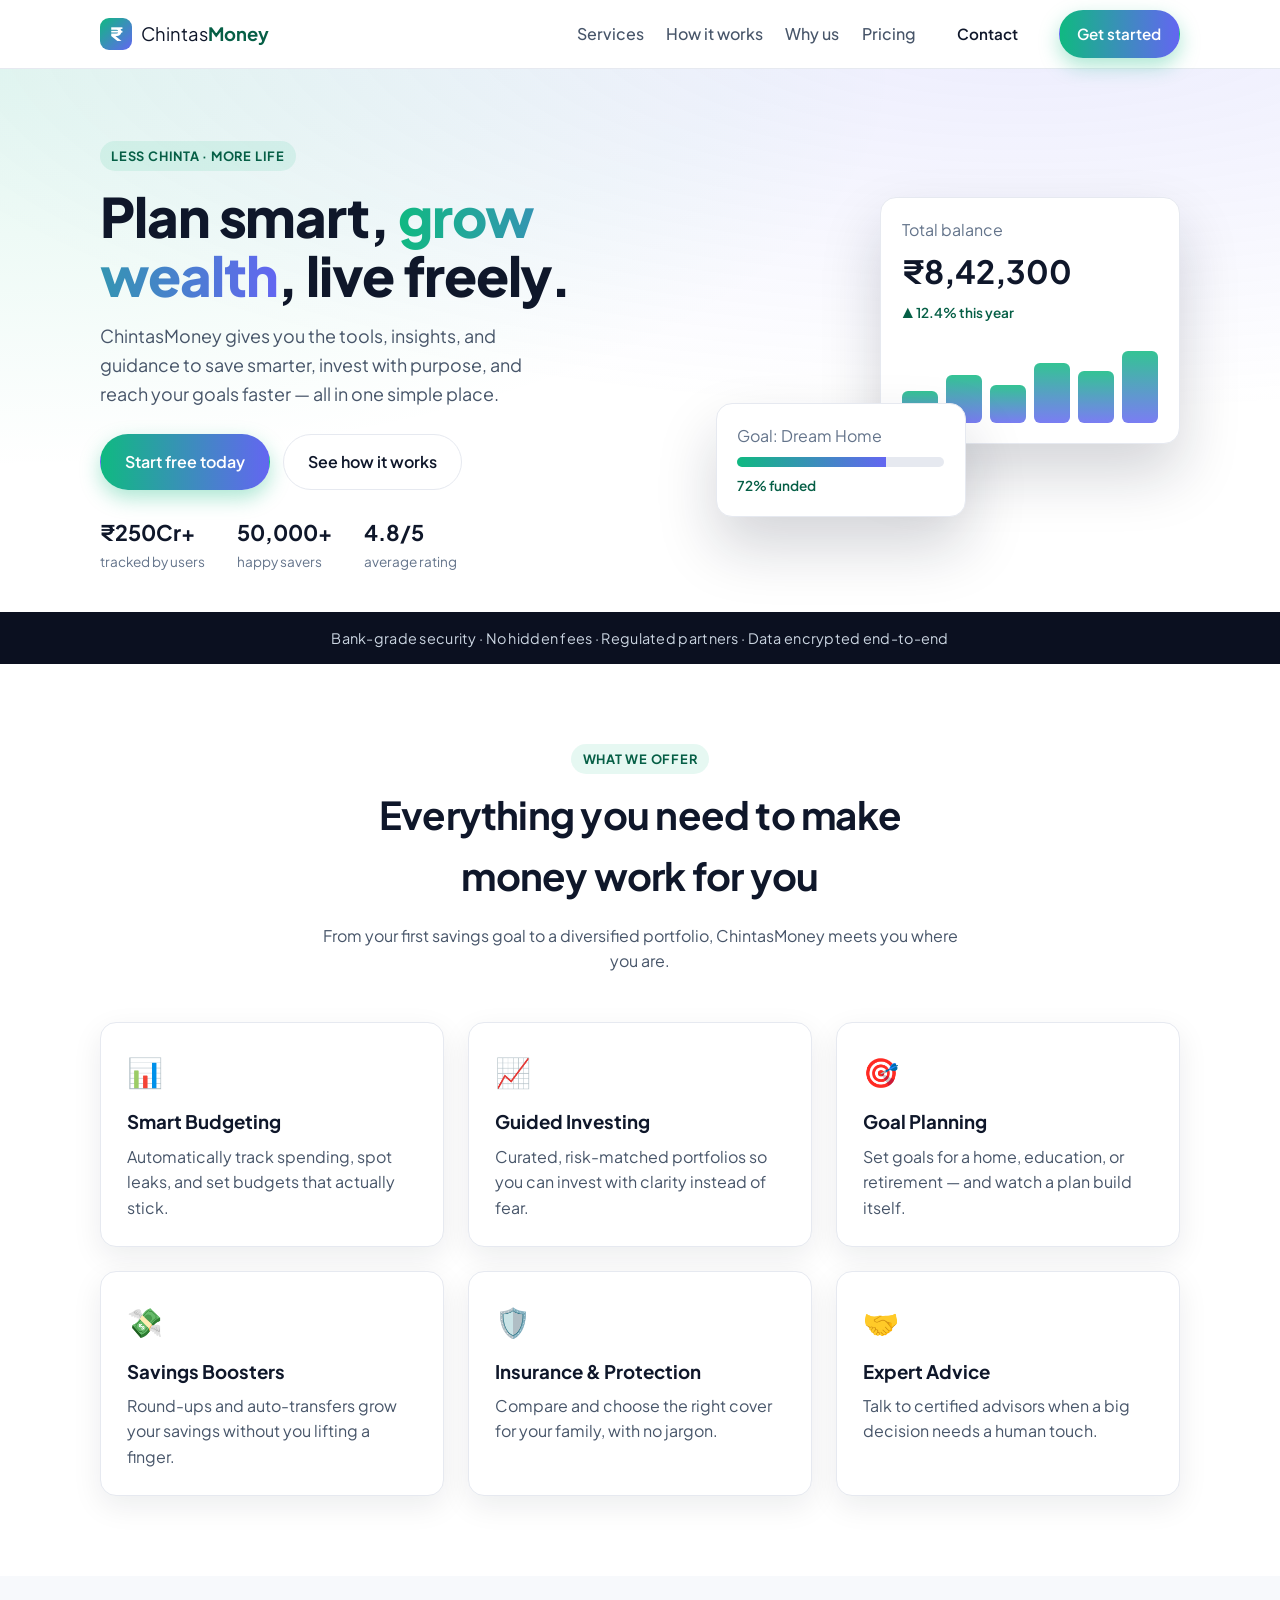
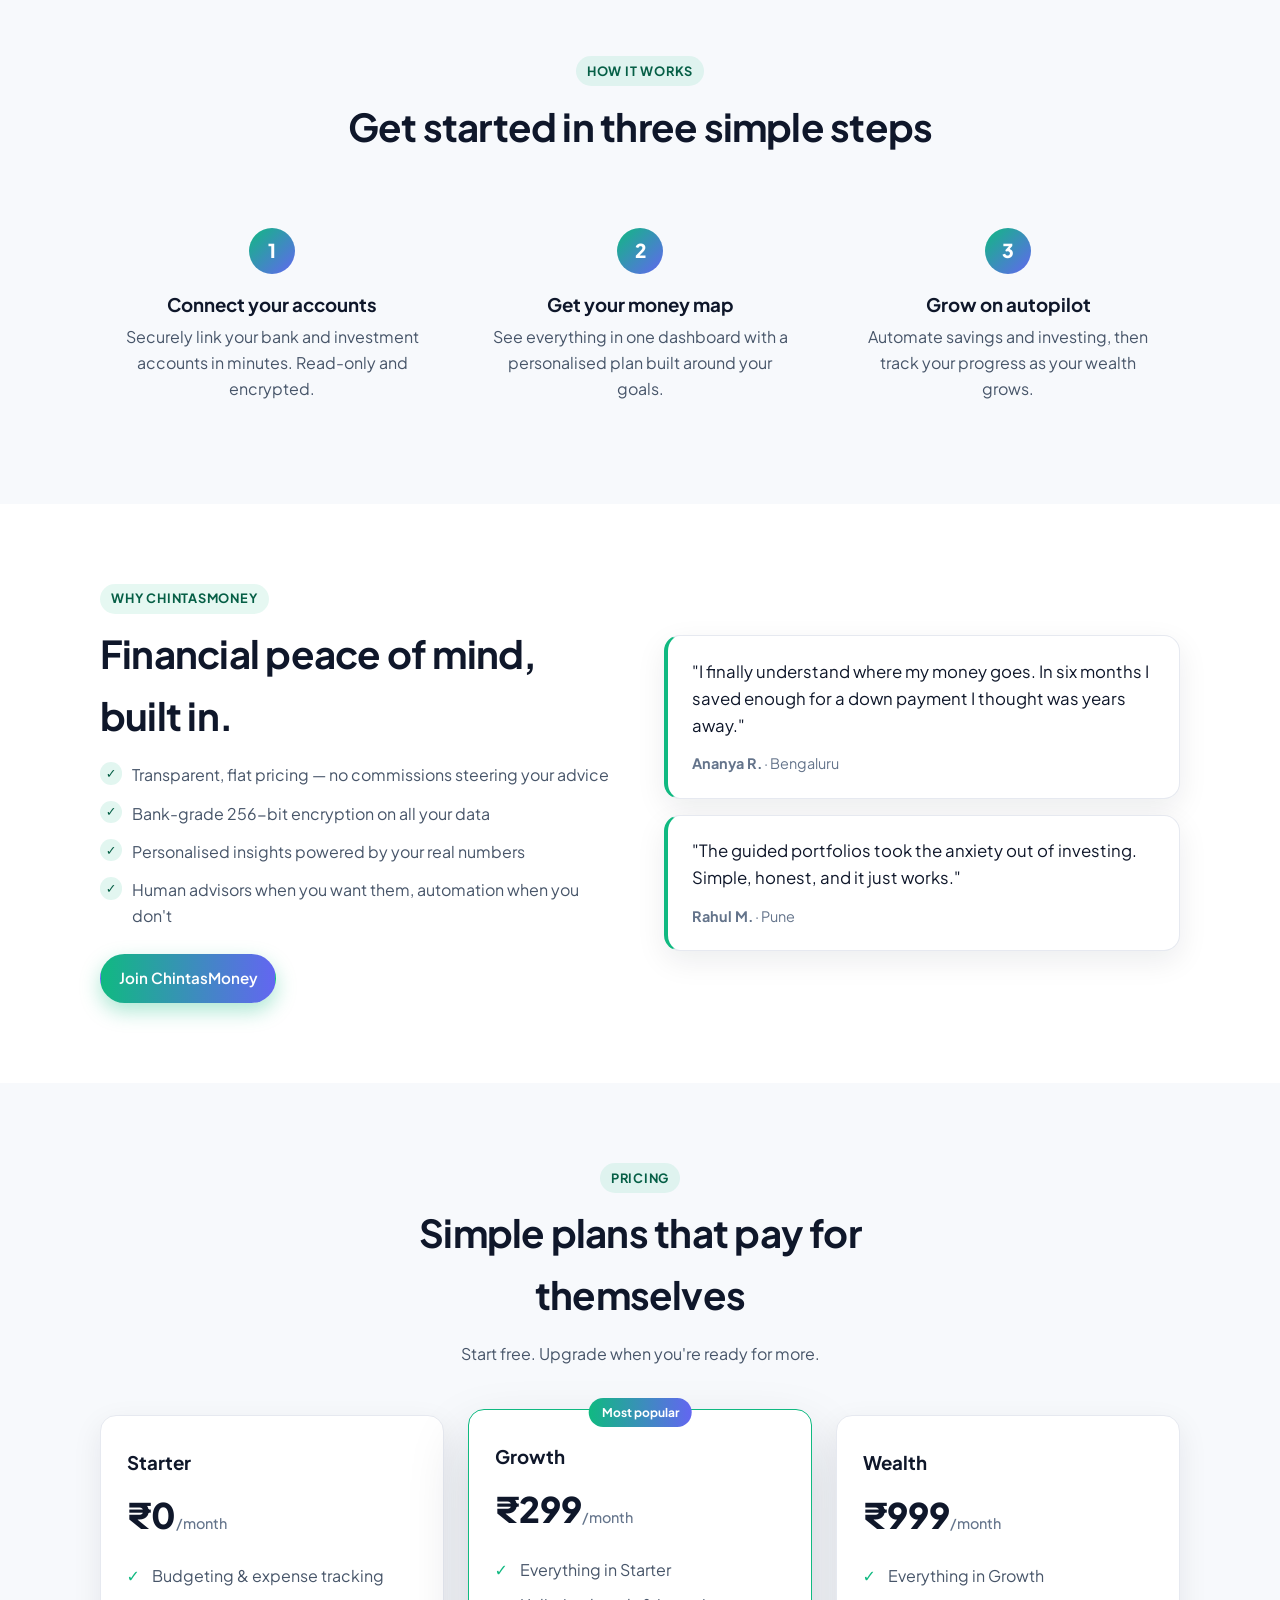
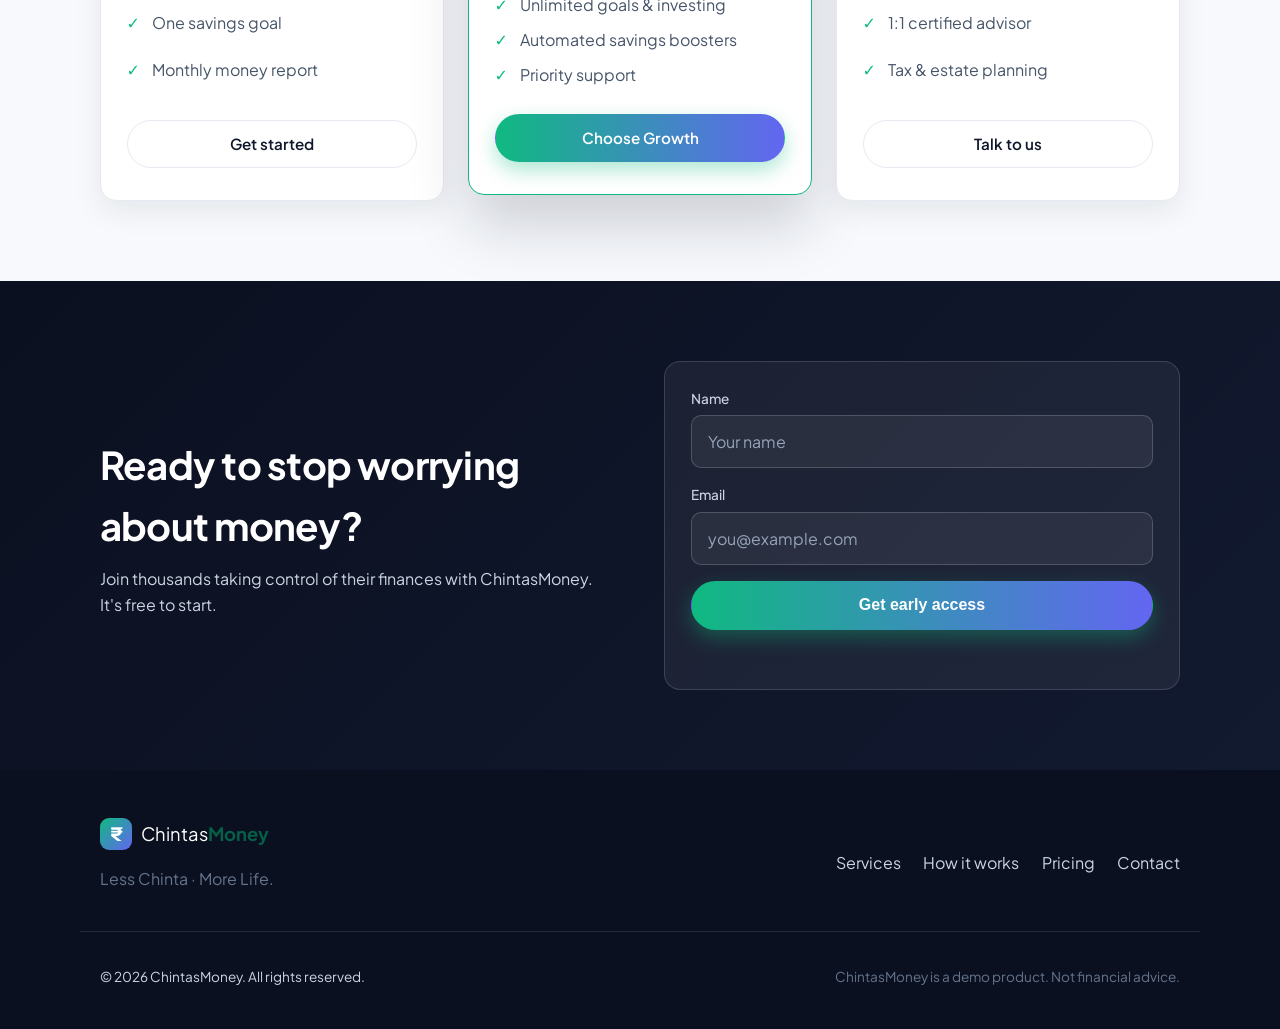
==== index.html @ 51822b07 "Rebrand to ChintasMoney, add logo slot and CNAME for chintasmoney.com Co-Authored-By: Claude Opus 4." ====
<!DOCTYPE html>
<html lang="en">
<head>
  <meta charset="UTF-8" />
  <meta name="viewport" content="width=device-width, initial-scale=1.0" />
  <meta name="description" content="ChintasMoney — Less Chinta, More Life. Smart tools and guidance to plan smart, grow wealth, and live freely." />
  <title>ChintasMoney — Less Chinta, More Life</title>
  <link rel="preconnect" href="https://fonts.googleapis.com" />
  <link rel="preconnect" href="https://fonts.gstatic.com" crossorigin />
  <link href="https://fonts.googleapis.com/css2?family=Plus+Jakarta+Sans:wght@400;500;600;700;800&display=swap" rel="stylesheet" />
  <link rel="stylesheet" href="styles.css" />
</head>
<body>
  <!-- Header -->
  <header class="site-header" id="top">
    <div class="container nav">
      <a href="#top" class="brand" aria-label="ChintasMoney home">
        <img src="assets/logo.png" alt="" class="brand-logo" onerror="this.style.display='none';this.nextElementSibling.style.display='inline-grid';" />
        <span class="brand-mark" style="display:none">₹</span>
        <span class="brand-name">Chintas<strong>Money</strong></span>
      </a>
      <nav class="nav-links" aria-label="Primary">
        <a href="#services">Services</a>
        <a href="#how">How it works</a>
        <a href="#why">Why us</a>
        <a href="#pricing">Pricing</a>
        <a href="#contact" class="btn btn-ghost">Contact</a>
        <a href="#contact" class="btn btn-primary">Get started</a>
      </nav>
      <button class="nav-toggle" aria-label="Toggle menu" aria-expanded="false">
        <span></span><span></span><span></span>
      </button>
    </div>
  </header>

  <!-- Hero -->
  <section class="hero">
    <div class="container hero-grid">
      <div class="hero-copy">
        <span class="eyebrow">Less Chinta · More Life</span>
        <h1>Plan smart, <span class="grad">grow wealth</span>, live freely.</h1>
        <p class="lead">ChintasMoney gives you the tools, insights, and guidance to save smarter, invest with purpose, and reach your goals faster — all in one simple place.</p>
        <div class="hero-cta">
          <a href="#contact" class="btn btn-primary btn-lg">Start free today</a>
          <a href="#how" class="btn btn-outline btn-lg">See how it works</a>
        </div>
        <div class="trust">
          <div class="stat"><strong>₹250Cr+</strong><span>tracked by users</span></div>
          <div class="stat"><strong>50,000+</strong><span>happy savers</span></div>
          <div class="stat"><strong>4.8/5</strong><span>average rating</span></div>
        </div>
      </div>
      <div class="hero-visual">
        <div class="card-float card-balance">
          <span class="muted">Total balance</span>
          <strong>₹8,42,300</strong>
          <span class="up">▲ 12.4% this year</span>
          <div class="bars">
            <span style="height:40%"></span><span style="height:60%"></span>
            <span style="height:48%"></span><span style="height:75%"></span>
            <span style="height:66%"></span><span style="height:90%"></span>
          </div>
        </div>
        <div class="card-float card-goal">
          <span class="muted">Goal: Dream Home</span>
          <div class="progress"><div style="width:72%"></div></div>
          <span class="up">72% funded</span>
        </div>
      </div>
    </div>
  </section>

  <!-- Logos / reassurance -->
  <div class="marquee">
    <div class="container">
      <p>Bank-grade security · No hidden fees · Regulated partners · Data encrypted end-to-end</p>
    </div>
  </div>

  <!-- Services -->
  <section class="section" id="services">
    <div class="container">
      <div class="section-head">
        <span class="eyebrow">What we offer</span>
        <h2>Everything you need to make money work for you</h2>
        <p>From your first savings goal to a diversified portfolio, ChintasMoney meets you where you are.</p>
      </div>
      <div class="grid grid-3">
        <article class="feature">
          <div class="icon">📊</div>
          <h3>Smart Budgeting</h3>
          <p>Automatically track spending, spot leaks, and set budgets that actually stick.</p>
        </article>
        <article class="feature">
          <div class="icon">📈</div>
          <h3>Guided Investing</h3>
          <p>Curated, risk-matched portfolios so you can invest with clarity instead of fear.</p>
        </article>
        <article class="feature">
          <div class="icon">🎯</div>
          <h3>Goal Planning</h3>
          <p>Set goals for a home, education, or retirement — and watch a plan build itself.</p>
        </article>
        <article class="feature">
          <div class="icon">💸</div>
          <h3>Savings Boosters</h3>
          <p>Round-ups and auto-transfers grow your savings without you lifting a finger.</p>
        </article>
        <article class="feature">
          <div class="icon">🛡️</div>
          <h3>Insurance &amp; Protection</h3>
          <p>Compare and choose the right cover for your family, with no jargon.</p>
        </article>
        <article class="feature">
          <div class="icon">🤝</div>
          <h3>Expert Advice</h3>
          <p>Talk to certified advisors when a big decision needs a human touch.</p>
        </article>
      </div>
    </div>
  </section>

  <!-- How it works -->
  <section class="section section-alt" id="how">
    <div class="container">
      <div class="section-head">
        <span class="eyebrow">How it works</span>
        <h2>Get started in three simple steps</h2>
      </div>
      <div class="grid grid-3 steps">
        <article class="step">
          <span class="step-num">1</span>
          <h3>Connect your accounts</h3>
          <p>Securely link your bank and investment accounts in minutes. Read-only and encrypted.</p>
        </article>
        <article class="step">
          <span class="step-num">2</span>
          <h3>Get your money map</h3>
          <p>See everything in one dashboard with a personalised plan built around your goals.</p>
        </article>
        <article class="step">
          <span class="step-num">3</span>
          <h3>Grow on autopilot</h3>
          <p>Automate savings and investing, then track your progress as your wealth grows.</p>
        </article>
      </div>
    </div>
  </section>

  <!-- Why us -->
  <section class="section" id="why">
    <div class="container why-grid">
      <div class="why-copy">
        <span class="eyebrow">Why ChintasMoney</span>
        <h2>Financial peace of mind, built in.</h2>
        <ul class="checks">
          <li>Transparent, flat pricing — no commissions steering your advice</li>
          <li>Bank-grade 256-bit encryption on all your data</li>
          <li>Personalised insights powered by your real numbers</li>
          <li>Human advisors when you want them, automation when you don't</li>
        </ul>
        <a href="#contact" class="btn btn-primary">Join ChintasMoney</a>
      </div>
      <div class="why-visual">
        <blockquote class="quote">
          <p>"I finally understand where my money goes. In six months I saved enough for a down payment I thought was years away."</p>
          <footer><strong>Ananya R.</strong> · Bengaluru</footer>
        </blockquote>
        <blockquote class="quote">
          <p>"The guided portfolios took the anxiety out of investing. Simple, honest, and it just works."</p>
          <footer><strong>Rahul M.</strong> · Pune</footer>
        </blockquote>
      </div>
    </div>
  </section>

  <!-- Pricing -->
  <section class="section section-alt" id="pricing">
    <div class="container">
      <div class="section-head">
        <span class="eyebrow">Pricing</span>
        <h2>Simple plans that pay for themselves</h2>
        <p>Start free. Upgrade when you're ready for more.</p>
      </div>
      <div class="grid grid-3 pricing">
        <article class="plan">
          <h3>Starter</h3>
          <p class="price">₹0<span>/month</span></p>
          <ul>
            <li>Budgeting &amp; expense tracking</li>
            <li>One savings goal</li>
            <li>Monthly money report</li>
          </ul>
          <a href="#contact" class="btn btn-outline">Get started</a>
        </article>
        <article class="plan plan-featured">
          <span class="badge">Most popular</span>
          <h3>Growth</h3>
          <p class="price">₹299<span>/month</span></p>
          <ul>
            <li>Everything in Starter</li>
            <li>Unlimited goals &amp; investing</li>
            <li>Automated savings boosters</li>
            <li>Priority support</li>
          </ul>
          <a href="#contact" class="btn btn-primary">Choose Growth</a>
        </article>
        <article class="plan">
          <h3>Wealth</h3>
          <p class="price">₹999<span>/month</span></p>
          <ul>
            <li>Everything in Growth</li>
            <li>1:1 certified advisor</li>
            <li>Tax &amp; estate planning</li>
          </ul>
          <a href="#contact" class="btn btn-outline">Talk to us</a>
        </article>
      </div>
    </div>
  </section>

  <!-- Contact / CTA -->
  <section class="section cta" id="contact">
    <div class="container cta-grid">
      <div class="cta-copy">
        <h2>Ready to stop worrying about money?</h2>
        <p>Join thousands taking control of their finances with ChintasMoney. It's free to start.</p>
      </div>
      <form class="cta-form" id="signupForm" novalidate>
        <div class="field">
          <label for="name">Name</label>
          <input id="name" name="name" type="text" placeholder="Your name" required />
        </div>
        <div class="field">
          <label for="email">Email</label>
          <input id="email" name="email" type="email" placeholder="you@example.com" required />
        </div>
        <button type="submit" class="btn btn-primary btn-lg">Get early access</button>
        <p class="form-note" id="formNote" role="status"></p>
      </form>
    </div>
  </section>

  <!-- Footer -->
  <footer class="site-footer">
    <div class="container footer-grid">
      <div>
        <a href="#top" class="brand"><span class="brand-mark">₹</span><span class="brand-name">Chintas<strong>Money</strong></span></a>
        <p class="muted">Less Chinta · More Life.</p>
      </div>
      <nav aria-label="Footer">
        <a href="#services">Services</a>
        <a href="#how">How it works</a>
        <a href="#pricing">Pricing</a>
        <a href="#contact">Contact</a>
      </nav>
    </div>
    <div class="container footer-bottom">
      <p>© <span id="year"></span> ChintasMoney. All rights reserved.</p>
      <p class="muted small">ChintasMoney is a demo product. Not financial advice.</p>
    </div>
  </footer>

  <script src="script.js"></script>
</body>
</html>
---- styles.css ----
/* ChintasMoney — styles */
:root {
  --bg: #0b1020;
  --bg-soft: #121a30;
  --surface: #ffffff;
  --ink: #0f172a;
  --ink-soft: #475569;
  --muted: #64748b;
  --brand: #10b981;
  --brand-2: #6366f1;
  --brand-ink: #065f46;
  --line: #e6e9f0;
  --ring: rgba(16, 185, 129, .35);
  --radius: 16px;
  --shadow: 0 10px 30px rgba(15, 23, 42, .08);
  --shadow-lg: 0 30px 60px rgba(15, 23, 42, .18);
  --maxw: 1120px;
}

* { box-sizing: border-box; }
html { scroll-behavior: smooth; }
body {
  margin: 0;
  font-family: "Plus Jakarta Sans", system-ui, -apple-system, Segoe UI, Roboto, sans-serif;
  color: var(--ink);
  background: #fff;
  line-height: 1.6;
  -webkit-font-smoothing: antialiased;
}
img { max-width: 100%; }
a { color: inherit; text-decoration: none; }
.container { width: 100%; max-width: var(--maxw); margin: 0 auto; padding-inline: 20px; }
.muted { color: var(--muted); }
.small { font-size: .85rem; }
.grad {
  background: linear-gradient(90deg, var(--brand), var(--brand-2));
  -webkit-background-clip: text; background-clip: text; color: transparent;
}

/* Buttons */
.btn {
  display: inline-flex; align-items: center; justify-content: center; gap: .5rem;
  padding: .7rem 1.1rem; border-radius: 999px; font-weight: 600; font-size: .95rem;
  border: 1px solid transparent; cursor: pointer; transition: transform .15s ease, box-shadow .15s ease, background .15s ease;
}
.btn:active { transform: translateY(1px); }
.btn-lg { padding: .9rem 1.5rem; font-size: 1rem; }
.btn-primary { background: linear-gradient(90deg, var(--brand), var(--brand-2)); color: #fff; box-shadow: 0 8px 20px var(--ring); }
.btn-primary:hover { box-shadow: 0 12px 28px var(--ring); transform: translateY(-1px); }
.btn-outline { border-color: var(--line); background: #fff; color: var(--ink); }
.btn-outline:hover { border-color: var(--brand); color: var(--brand-ink); }
.btn-ghost { background: transparent; color: var(--ink); }
.btn-ghost:hover { color: var(--brand-ink); }

/* Header */
.site-header {
  position: sticky; top: 0; z-index: 50;
  background: rgba(255,255,255,.85); backdrop-filter: blur(10px);
  border-bottom: 1px solid var(--line);
}
.nav { display: flex; align-items: center; justify-content: space-between; height: 68px; }
.brand { display: inline-flex; align-items: center; gap: .55rem; font-size: 1.15rem; }
.brand-mark {
  display: grid; place-items: center; width: 32px; height: 32px; border-radius: 9px;
  background: linear-gradient(135deg, var(--brand), var(--brand-2)); color: #fff; font-weight: 800;
}
.brand-name strong { color: var(--brand-ink); }
.brand-logo { height: 40px; width: auto; display: block; }
.nav-links { display: flex; align-items: center; gap: 1.4rem; }
.nav-links > a:not(.btn) { color: var(--ink-soft); font-weight: 500; }
.nav-links > a:not(.btn):hover { color: var(--ink); }
.nav-toggle { display: none; flex-direction: column; gap: 5px; background: none; border: 0; cursor: pointer; padding: 8px; }
.nav-toggle span { width: 24px; height: 2px; background: var(--ink); border-radius: 2px; }

/* Hero */
.hero { padding: 72px 0 40px; background:
  radial-gradient(1200px 400px at 80% -10%, rgba(99,102,241,.12), transparent),
  radial-gradient(900px 400px at 0% 0%, rgba(16,185,129,.12), transparent); }
.hero-grid { display: grid; grid-template-columns: 1.1fr .9fr; gap: 48px; align-items: center; }
.eyebrow { display: inline-block; font-weight: 700; font-size: .8rem; letter-spacing: .06em; text-transform: uppercase; color: var(--brand-ink); background: rgba(16,185,129,.1); padding: .3rem .7rem; border-radius: 999px; }
.hero-copy h1 { font-size: clamp(2.1rem, 5vw, 3.4rem); line-height: 1.08; margin: 1rem 0; font-weight: 800; letter-spacing: -.02em; }
.lead { font-size: 1.12rem; color: var(--ink-soft); max-width: 34ch; }
.hero-cta { display: flex; flex-wrap: wrap; gap: .8rem; margin: 1.6rem 0; }
.trust { display: flex; gap: 2rem; margin-top: 1.5rem; flex-wrap: wrap; }
.stat { display: flex; flex-direction: column; }
.stat strong { font-size: 1.35rem; }
.stat span { color: var(--muted); font-size: .85rem; }

/* Hero visual */
.hero-visual { position: relative; min-height: 320px; }
.card-float { position: absolute; background: var(--surface); border: 1px solid var(--line); border-radius: var(--radius); box-shadow: var(--shadow-lg); padding: 1.2rem 1.3rem; }
.card-balance { top: 0; right: 0; width: 300px; display: flex; flex-direction: column; gap: .25rem; }
.card-balance strong { font-size: 2rem; }
.up { color: var(--brand-ink); font-weight: 600; font-size: .85rem; }
.bars { display: flex; align-items: flex-end; gap: 8px; height: 80px; margin-top: 1rem; }
.bars span { flex: 1; background: linear-gradient(180deg, var(--brand), var(--brand-2)); border-radius: 6px; opacity: .85; }
.card-goal { bottom: 0; left: 0; width: 250px; display: flex; flex-direction: column; gap: .5rem; }
.progress { height: 10px; background: var(--line); border-radius: 999px; overflow: hidden; }
.progress > div { height: 100%; background: linear-gradient(90deg, var(--brand), var(--brand-2)); }

/* Marquee strip */
.marquee { background: var(--bg); color: #cbd5e1; padding: .9rem 0; }
.marquee p { margin: 0; text-align: center; font-size: .9rem; letter-spacing: .02em; }

/* Sections */
.section { padding: 80px 0; }
.section-alt { background: #f7f9fc; }
.section-head { max-width: 640px; margin: 0 auto 48px; text-align: center; }
.section-head h2 { font-size: clamp(1.6rem, 3.5vw, 2.4rem); margin: .6rem 0; letter-spacing: -.02em; }
.section-head p { color: var(--ink-soft); }

.grid { display: grid; gap: 24px; }
.grid-3 { grid-template-columns: repeat(3, 1fr); }

/* Features */
.feature { background: #fff; border: 1px solid var(--line); border-radius: var(--radius); padding: 1.6rem; box-shadow: var(--shadow); transition: transform .15s ease, box-shadow .15s ease; }
.feature:hover { transform: translateY(-4px); box-shadow: var(--shadow-lg); }
.feature .icon { font-size: 1.8rem; }
.feature h3 { margin: .8rem 0 .4rem; }
.feature p { color: var(--ink-soft); margin: 0; }

/* Steps */
.step { text-align: center; padding: 1.4rem; }
.step-num { display: grid; place-items: center; width: 46px; height: 46px; margin: 0 auto 1rem; border-radius: 50%; background: linear-gradient(135deg, var(--brand), var(--brand-2)); color: #fff; font-weight: 800; font-size: 1.2rem; }
.step h3 { margin: .3rem 0; }
.step p { color: var(--ink-soft); margin: 0; }

/* Why */
.why-grid { display: grid; grid-template-columns: 1fr 1fr; gap: 48px; align-items: center; }
.why-copy h2 { font-size: clamp(1.6rem, 3.5vw, 2.4rem); margin: .6rem 0 1rem; letter-spacing: -.02em; }
.checks { list-style: none; padding: 0; margin: 0 0 1.6rem; display: grid; gap: .8rem; }
.checks li { position: relative; padding-left: 2rem; color: var(--ink-soft); }
.checks li::before { content: "✓"; position: absolute; left: 0; top: 0; width: 1.4rem; height: 1.4rem; display: grid; place-items: center; background: rgba(16,185,129,.12); color: var(--brand-ink); border-radius: 50%; font-weight: 700; font-size: .8rem; }
.why-visual { display: grid; gap: 1rem; }
.quote { margin: 0; background: #fff; border: 1px solid var(--line); border-left: 4px solid var(--brand); border-radius: var(--radius); padding: 1.4rem 1.5rem; box-shadow: var(--shadow); }
.quote p { margin: 0 0 .8rem; font-size: 1.05rem; }
.quote footer { color: var(--muted); font-size: .9rem; }

/* Pricing */
.plan { position: relative; background: #fff; border: 1px solid var(--line); border-radius: var(--radius); padding: 2rem 1.6rem; box-shadow: var(--shadow); display: flex; flex-direction: column; }
.plan h3 { margin: 0; }
.price { font-size: 2.2rem; font-weight: 800; margin: .6rem 0 1.2rem; }
.price span { font-size: .9rem; font-weight: 500; color: var(--muted); }
.plan ul { list-style: none; padding: 0; margin: 0 0 1.6rem; display: grid; gap: .6rem; flex: 1; }
.plan ul li { padding-left: 1.6rem; position: relative; color: var(--ink-soft); }
.plan ul li::before { content: "✓"; position: absolute; left: 0; color: var(--brand); font-weight: 700; }
.plan-featured { border-color: var(--brand); box-shadow: var(--shadow-lg); transform: translateY(-6px); }
.badge { position: absolute; top: -12px; left: 50%; transform: translateX(-50%); background: linear-gradient(90deg, var(--brand), var(--brand-2)); color: #fff; font-size: .75rem; font-weight: 700; padding: .3rem .8rem; border-radius: 999px; }

/* CTA */
.cta { background: linear-gradient(135deg, var(--bg), var(--bg-soft)); color: #fff; }
.cta-grid { display: grid; grid-template-columns: 1fr 1fr; gap: 48px; align-items: center; }
.cta-copy h2 { font-size: clamp(1.6rem, 3.5vw, 2.4rem); margin: 0 0 .6rem; letter-spacing: -.02em; }
.cta-copy p { color: #cbd5e1; margin: 0; }
.cta-form { background: rgba(255,255,255,.06); border: 1px solid rgba(255,255,255,.14); border-radius: var(--radius); padding: 1.6rem; display: grid; gap: 1rem; }
.field { display: grid; gap: .35rem; }
.field label { font-size: .85rem; color: #cbd5e1; font-weight: 500; }
.field input { padding: .8rem 1rem; border-radius: 10px; border: 1px solid rgba(255,255,255,.18); background: rgba(255,255,255,.06); color: #fff; font: inherit; }
.field input::placeholder { color: #94a3b8; }
.field input:focus { outline: 2px solid var(--brand); border-color: transparent; }
.form-note { margin: 0; font-size: .9rem; min-height: 1.2em; }
.form-note.ok { color: #6ee7b7; }
.form-note.err { color: #fca5a5; }

/* Footer */
.site-footer { background: #0b1020; color: #cbd5e1; padding: 48px 0 28px; }
.footer-grid { display: flex; justify-content: space-between; align-items: center; gap: 24px; flex-wrap: wrap; padding-bottom: 24px; border-bottom: 1px solid rgba(255,255,255,.1); }
.footer-grid .brand { color: #fff; }
.footer-grid nav { display: flex; gap: 1.4rem; flex-wrap: wrap; }
.footer-grid nav a { color: #cbd5e1; }
.footer-grid nav a:hover { color: #fff; }
.footer-bottom { display: flex; justify-content: space-between; gap: 12px; flex-wrap: wrap; padding-top: 20px; font-size: .85rem; }

/* Responsive */
@media (max-width: 860px) {
  .nav-links { position: fixed; inset: 68px 0 auto 0; flex-direction: column; align-items: stretch; gap: .4rem; background: #fff; border-bottom: 1px solid var(--line); padding: 1rem 20px 1.4rem; transform: translateY(-120%); transition: transform .25s ease; box-shadow: var(--shadow); }
  .nav-links.open { transform: translateY(0); }
  .nav-links > a { padding: .6rem 0; }
  .nav-links .btn { width: 100%; }
  .nav-toggle { display: flex; }
  .hero-grid, .why-grid, .cta-grid { grid-template-columns: 1fr; }
  .hero-visual { min-height: 380px; margin-top: 1rem; }
  .grid-3 { grid-template-columns: 1fr; }
  .plan-featured { transform: none; }
}
@media (max-width: 480px) {
  .card-balance { width: 260px; }
  .trust { gap: 1.2rem; }
}
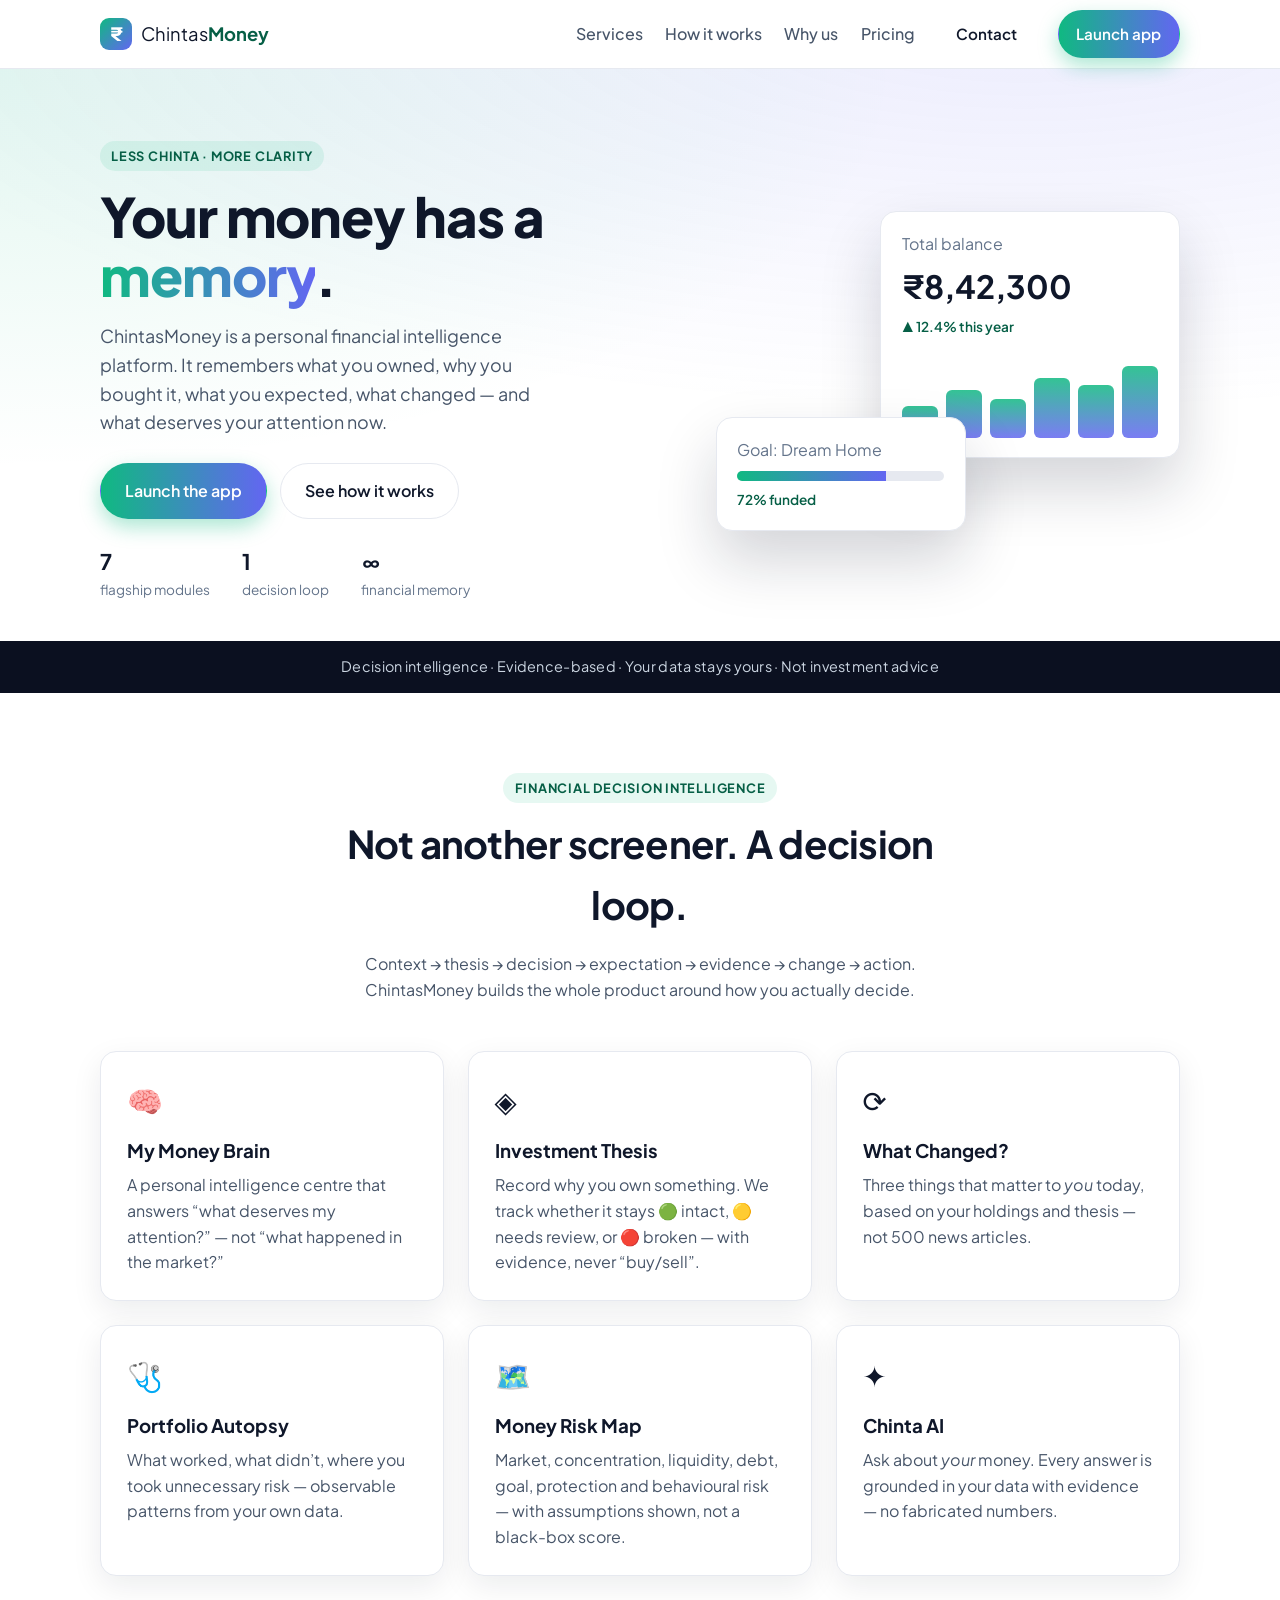
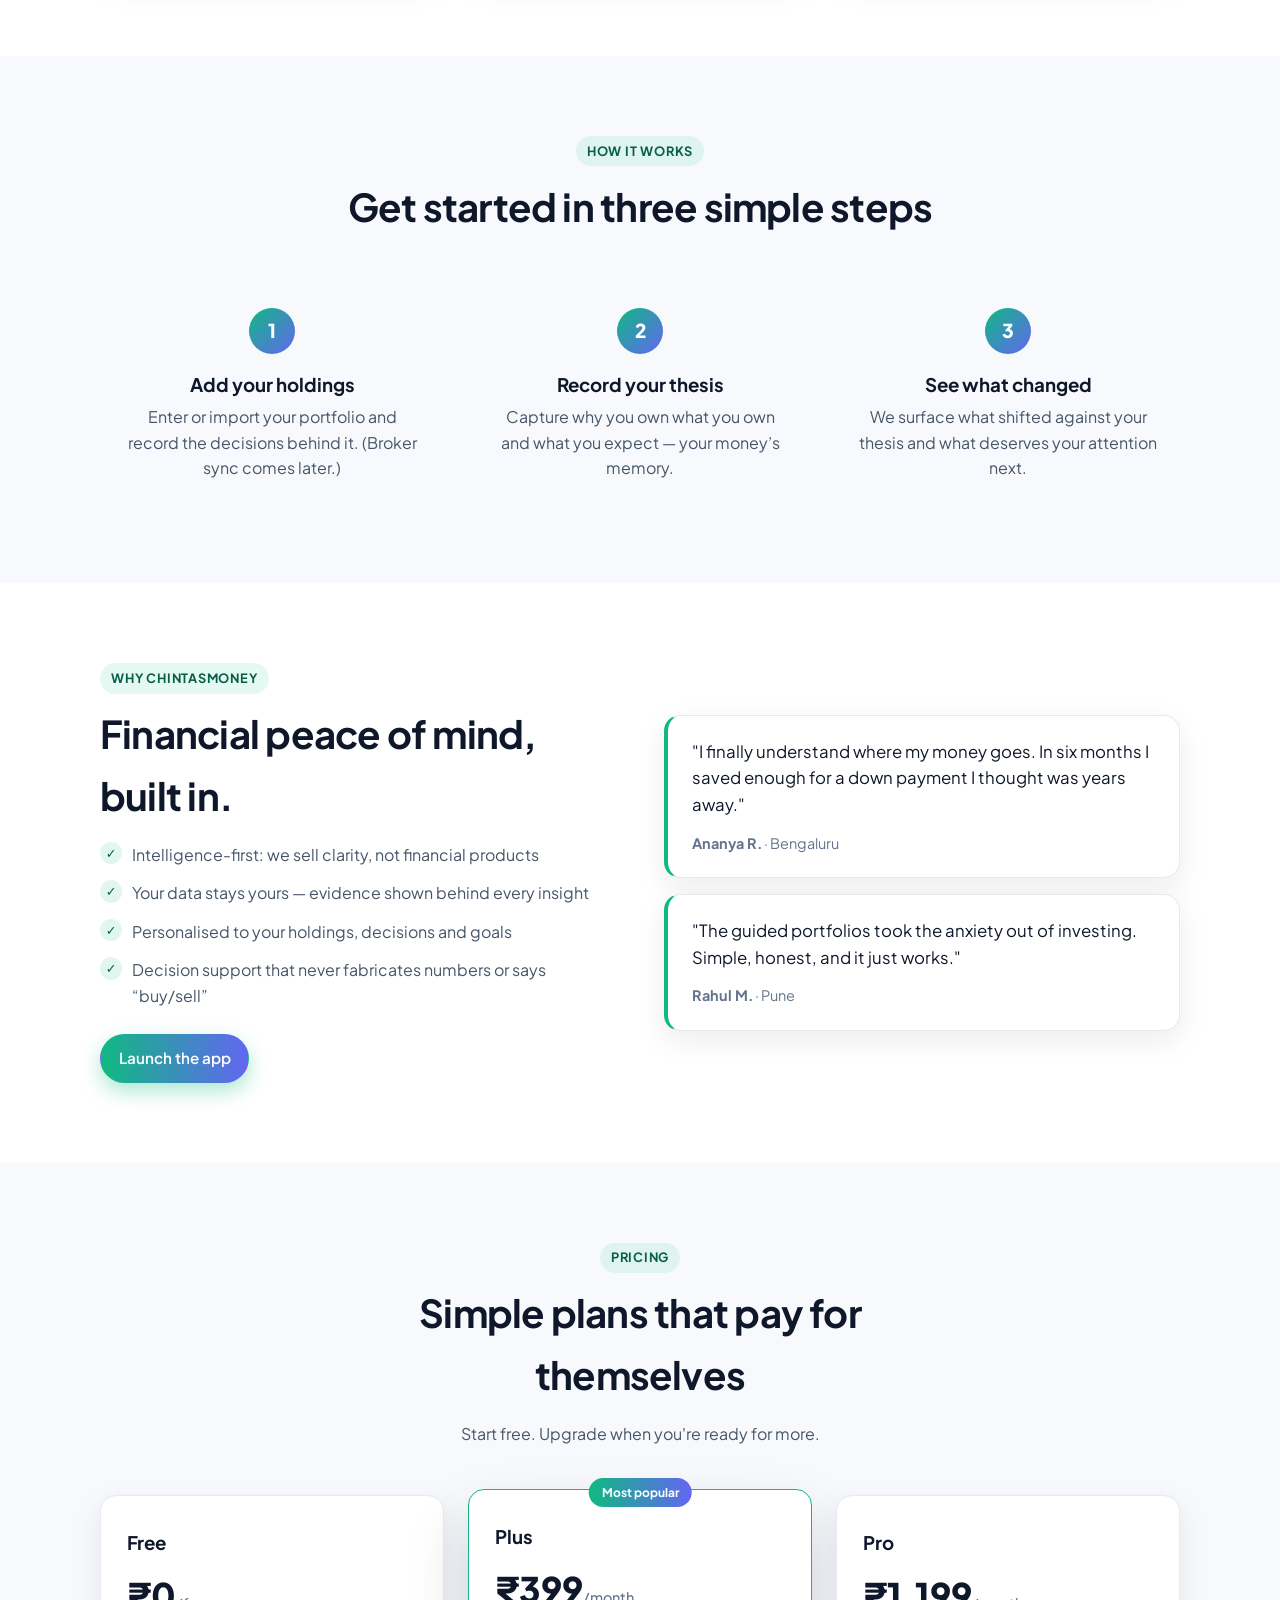
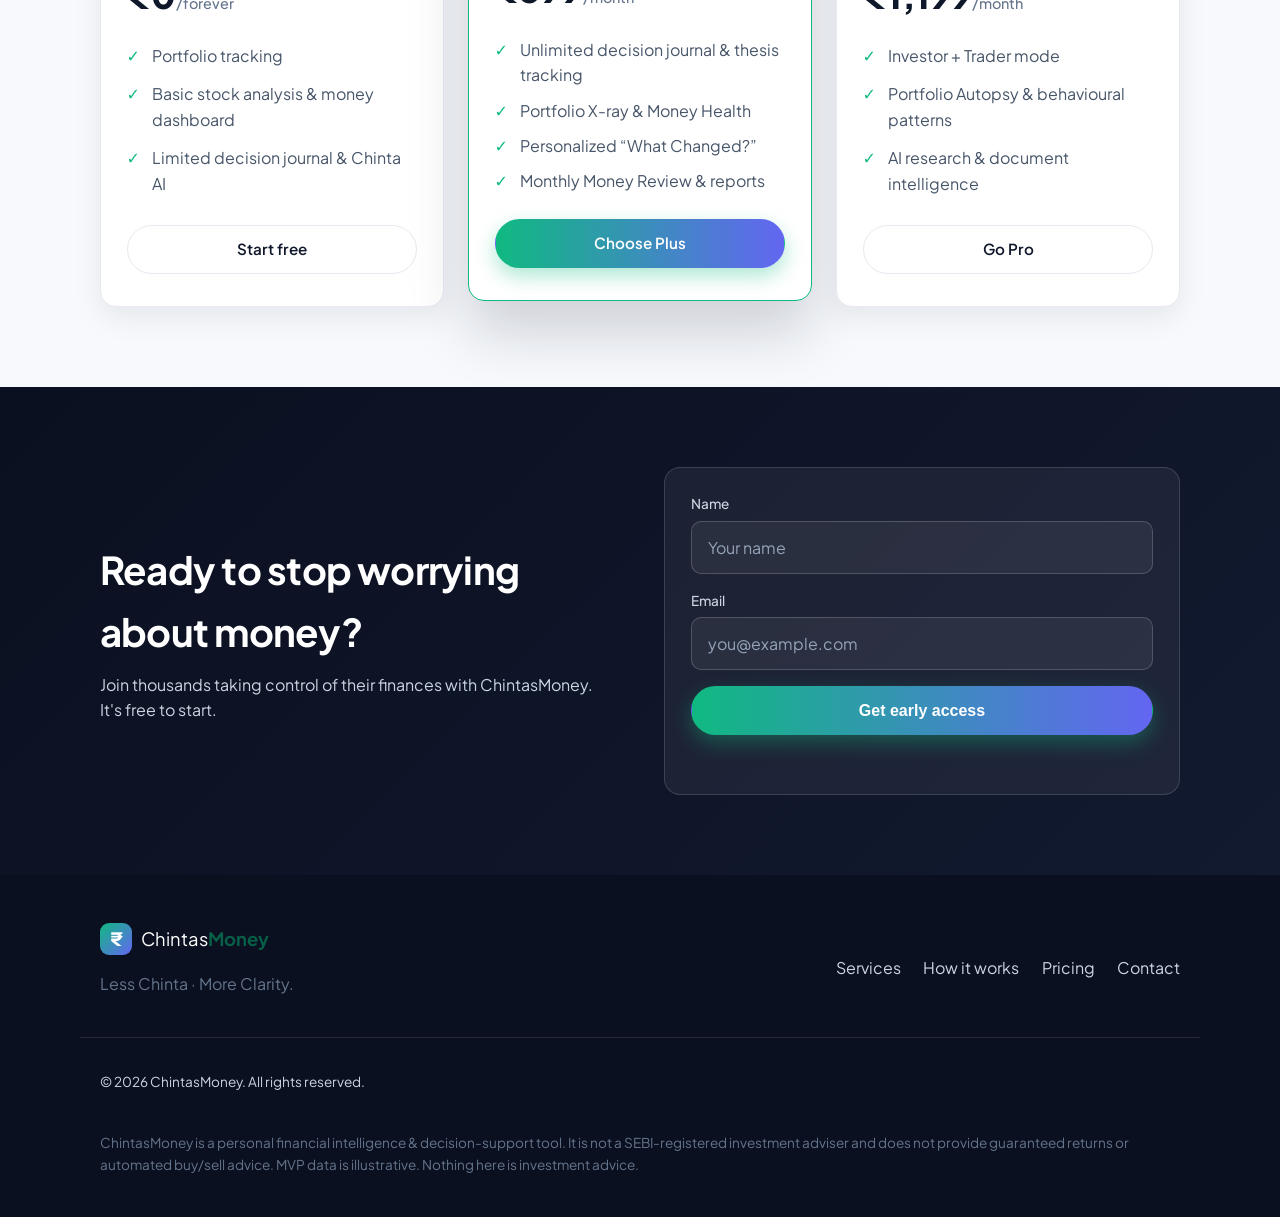
==== commit daec8b52: "Build ChintasMoney MVP: financial-intelligence app + repositioned landing - New client-side SPA (app" ====
--- a/index.html
+++ b/index.html
@@ -3,8 +3,8 @@
 <head>
   <meta charset="UTF-8" />
   <meta name="viewport" content="width=device-width, initial-scale=1.0" />
-  <meta name="description" content="ChintasMoney — Less Chinta, More Life. Smart tools and guidance to plan smart, grow wealth, and live freely." />
-  <title>ChintasMoney — Less Chinta, More Life</title>
+  <meta name="description" content="ChintasMoney — a personal financial intelligence platform. Less Chinta. More Clarity. Your money has a memory." />
+  <title>ChintasMoney — Your money has a memory</title>
   <link rel="preconnect" href="https://fonts.googleapis.com" />
   <link rel="preconnect" href="https://fonts.gstatic.com" crossorigin />
   <link href="https://fonts.googleapis.com/css2?family=Plus+Jakarta+Sans:wght@400;500;600;700;800&display=swap" rel="stylesheet" />
@@ -25,7 +25,7 @@
         <a href="#why">Why us</a>
         <a href="#pricing">Pricing</a>
         <a href="#contact" class="btn btn-ghost">Contact</a>
-        <a href="#contact" class="btn btn-primary">Get started</a>
+        <a href="app/index.html" class="btn btn-primary">Launch app</a>
       </nav>
       <button class="nav-toggle" aria-label="Toggle menu" aria-expanded="false">
         <span></span><span></span><span></span>
@@ -37,17 +37,17 @@
   <section class="hero">
     <div class="container hero-grid">
       <div class="hero-copy">
-        <span class="eyebrow">Less Chinta · More Life</span>
-        <h1>Plan smart, <span class="grad">grow wealth</span>, live freely.</h1>
-        <p class="lead">ChintasMoney gives you the tools, insights, and guidance to save smarter, invest with purpose, and reach your goals faster — all in one simple place.</p>
+        <span class="eyebrow">Less Chinta · More Clarity</span>
+        <h1>Your money has a <span class="grad">memory</span>.</h1>
+        <p class="lead">ChintasMoney is a personal financial intelligence platform. It remembers what you owned, why you bought it, what you expected, what changed — and what deserves your attention now.</p>
         <div class="hero-cta">
-          <a href="#contact" class="btn btn-primary btn-lg">Start free today</a>
+          <a href="app/index.html" class="btn btn-primary btn-lg">Launch the app</a>
           <a href="#how" class="btn btn-outline btn-lg">See how it works</a>
         </div>
         <div class="trust">
-          <div class="stat"><strong>₹250Cr+</strong><span>tracked by users</span></div>
-          <div class="stat"><strong>50,000+</strong><span>happy savers</span></div>
-          <div class="stat"><strong>4.8/5</strong><span>average rating</span></div>
+          <div class="stat"><strong>7</strong><span>flagship modules</span></div>
+          <div class="stat"><strong>1</strong><span>decision loop</span></div>
+          <div class="stat"><strong>∞</strong><span>financial memory</span></div>
         </div>
       </div>
       <div class="hero-visual">
@@ -73,7 +73,7 @@
   <!-- Logos / reassurance -->
   <div class="marquee">
     <div class="container">
-      <p>Bank-grade security · No hidden fees · Regulated partners · Data encrypted end-to-end</p>
+      <p>Decision intelligence · Evidence-based · Your data stays yours · Not investment advice</p>
     </div>
   </div>
 
@@ -81,40 +81,40 @@
   <section class="section" id="services">
     <div class="container">
       <div class="section-head">
-        <span class="eyebrow">What we offer</span>
-        <h2>Everything you need to make money work for you</h2>
-        <p>From your first savings goal to a diversified portfolio, ChintasMoney meets you where you are.</p>
+        <span class="eyebrow">Financial decision intelligence</span>
+        <h2>Not another screener. A decision loop.</h2>
+        <p>Context → thesis → decision → expectation → evidence → change → action. ChintasMoney builds the whole product around how you actually decide.</p>
       </div>
       <div class="grid grid-3">
         <article class="feature">
-          <div class="icon">📊</div>
-          <h3>Smart Budgeting</h3>
-          <p>Automatically track spending, spot leaks, and set budgets that actually stick.</p>
-        </article>
-        <article class="feature">
-          <div class="icon">📈</div>
-          <h3>Guided Investing</h3>
-          <p>Curated, risk-matched portfolios so you can invest with clarity instead of fear.</p>
-        </article>
-        <article class="feature">
-          <div class="icon">🎯</div>
-          <h3>Goal Planning</h3>
-          <p>Set goals for a home, education, or retirement — and watch a plan build itself.</p>
-        </article>
-        <article class="feature">
-          <div class="icon">💸</div>
-          <h3>Savings Boosters</h3>
-          <p>Round-ups and auto-transfers grow your savings without you lifting a finger.</p>
-        </article>
-        <article class="feature">
-          <div class="icon">🛡️</div>
-          <h3>Insurance &amp; Protection</h3>
-          <p>Compare and choose the right cover for your family, with no jargon.</p>
-        </article>
-        <article class="feature">
-          <div class="icon">🤝</div>
-          <h3>Expert Advice</h3>
-          <p>Talk to certified advisors when a big decision needs a human touch.</p>
+          <div class="icon">🧠</div>
+          <h3>My Money Brain</h3>
+          <p>A personal intelligence centre that answers “what deserves my attention?” — not “what happened in the market?”</p>
+        </article>
+        <article class="feature">
+          <div class="icon">◈</div>
+          <h3>Investment Thesis</h3>
+          <p>Record why you own something. We track whether it stays 🟢 intact, 🟡 needs review, or 🔴 broken — with evidence, never “buy/sell”.</p>
+        </article>
+        <article class="feature">
+          <div class="icon">⟳</div>
+          <h3>What Changed?</h3>
+          <p>Three things that matter to <em>you</em> today, based on your holdings and thesis — not 500 news articles.</p>
+        </article>
+        <article class="feature">
+          <div class="icon">🩺</div>
+          <h3>Portfolio Autopsy</h3>
+          <p>What worked, what didn’t, where you took unnecessary risk — observable patterns from your own data.</p>
+        </article>
+        <article class="feature">
+          <div class="icon">🗺️</div>
+          <h3>Money Risk Map</h3>
+          <p>Market, concentration, liquidity, debt, goal, protection and behavioural risk — with assumptions shown, not a black-box score.</p>
+        </article>
+        <article class="feature">
+          <div class="icon">✦</div>
+          <h3>Chinta AI</h3>
+          <p>Ask about <em>your</em> money. Every answer is grounded in your data with evidence — no fabricated numbers.</p>
         </article>
       </div>
     </div>
@@ -130,18 +130,18 @@
       <div class="grid grid-3 steps">
         <article class="step">
           <span class="step-num">1</span>
-          <h3>Connect your accounts</h3>
-          <p>Securely link your bank and investment accounts in minutes. Read-only and encrypted.</p>
+          <h3>Add your holdings</h3>
+          <p>Enter or import your portfolio and record the decisions behind it. (Broker sync comes later.)</p>
         </article>
         <article class="step">
           <span class="step-num">2</span>
-          <h3>Get your money map</h3>
-          <p>See everything in one dashboard with a personalised plan built around your goals.</p>
+          <h3>Record your thesis</h3>
+          <p>Capture why you own what you own and what you expect — your money’s memory.</p>
         </article>
         <article class="step">
           <span class="step-num">3</span>
-          <h3>Grow on autopilot</h3>
-          <p>Automate savings and investing, then track your progress as your wealth grows.</p>
+          <h3>See what changed</h3>
+          <p>We surface what shifted against your thesis and what deserves your attention next.</p>
         </article>
       </div>
     </div>
@@ -154,12 +154,12 @@
         <span class="eyebrow">Why ChintasMoney</span>
         <h2>Financial peace of mind, built in.</h2>
         <ul class="checks">
-          <li>Transparent, flat pricing — no commissions steering your advice</li>
-          <li>Bank-grade 256-bit encryption on all your data</li>
-          <li>Personalised insights powered by your real numbers</li>
-          <li>Human advisors when you want them, automation when you don't</li>
+          <li>Intelligence-first: we sell clarity, not financial products</li>
+          <li>Your data stays yours — evidence shown behind every insight</li>
+          <li>Personalised to your holdings, decisions and goals</li>
+          <li>Decision support that never fabricates numbers or says “buy/sell”</li>
         </ul>
-        <a href="#contact" class="btn btn-primary">Join ChintasMoney</a>
+        <a href="app/index.html" class="btn btn-primary">Launch the app</a>
       </div>
       <div class="why-visual">
         <blockquote class="quote">
@@ -184,36 +184,36 @@
       </div>
       <div class="grid grid-3 pricing">
         <article class="plan">
-          <h3>Starter</h3>
-          <p class="price">₹0<span>/month</span></p>
+          <h3>Free</h3>
+          <p class="price">₹0<span>/forever</span></p>
           <ul>
-            <li>Budgeting &amp; expense tracking</li>
-            <li>One savings goal</li>
-            <li>Monthly money report</li>
+            <li>Portfolio tracking</li>
+            <li>Basic stock analysis &amp; money dashboard</li>
+            <li>Limited decision journal &amp; Chinta AI</li>
           </ul>
-          <a href="#contact" class="btn btn-outline">Get started</a>
+          <a href="app/index.html" class="btn btn-outline">Start free</a>
         </article>
         <article class="plan plan-featured">
           <span class="badge">Most popular</span>
-          <h3>Growth</h3>
-          <p class="price">₹299<span>/month</span></p>
+          <h3>Plus</h3>
+          <p class="price">₹399<span>/month</span></p>
           <ul>
-            <li>Everything in Starter</li>
-            <li>Unlimited goals &amp; investing</li>
-            <li>Automated savings boosters</li>
-            <li>Priority support</li>
+            <li>Unlimited decision journal &amp; thesis tracking</li>
+            <li>Portfolio X-ray &amp; Money Health</li>
+            <li>Personalized “What Changed?”</li>
+            <li>Monthly Money Review &amp; reports</li>
           </ul>
-          <a href="#contact" class="btn btn-primary">Choose Growth</a>
+          <a href="app/index.html" class="btn btn-primary">Choose Plus</a>
         </article>
         <article class="plan">
-          <h3>Wealth</h3>
-          <p class="price">₹999<span>/month</span></p>
+          <h3>Pro</h3>
+          <p class="price">₹1,199<span>/month</span></p>
           <ul>
-            <li>Everything in Growth</li>
-            <li>1:1 certified advisor</li>
-            <li>Tax &amp; estate planning</li>
+            <li>Investor + Trader mode</li>
+            <li>Portfolio Autopsy &amp; behavioural patterns</li>
+            <li>AI research &amp; document intelligence</li>
           </ul>
-          <a href="#contact" class="btn btn-outline">Talk to us</a>
+          <a href="app/index.html" class="btn btn-outline">Go Pro</a>
         </article>
       </div>
     </div>
@@ -246,7 +246,7 @@
     <div class="container footer-grid">
       <div>
         <a href="#top" class="brand"><span class="brand-mark">₹</span><span class="brand-name">Chintas<strong>Money</strong></span></a>
-        <p class="muted">Less Chinta · More Life.</p>
+        <p class="muted">Less Chinta · More Clarity.</p>
       </div>
       <nav aria-label="Footer">
         <a href="#services">Services</a>
@@ -257,7 +257,7 @@
     </div>
     <div class="container footer-bottom">
       <p>© <span id="year"></span> ChintasMoney. All rights reserved.</p>
-      <p class="muted small">ChintasMoney is a demo product. Not financial advice.</p>
+      <p class="muted small">ChintasMoney is a personal financial intelligence &amp; decision-support tool. It is not a SEBI-registered investment adviser and does not provide guaranteed returns or automated buy/sell advice. MVP data is illustrative. Nothing here is investment advice.</p>
     </div>
   </footer>
 
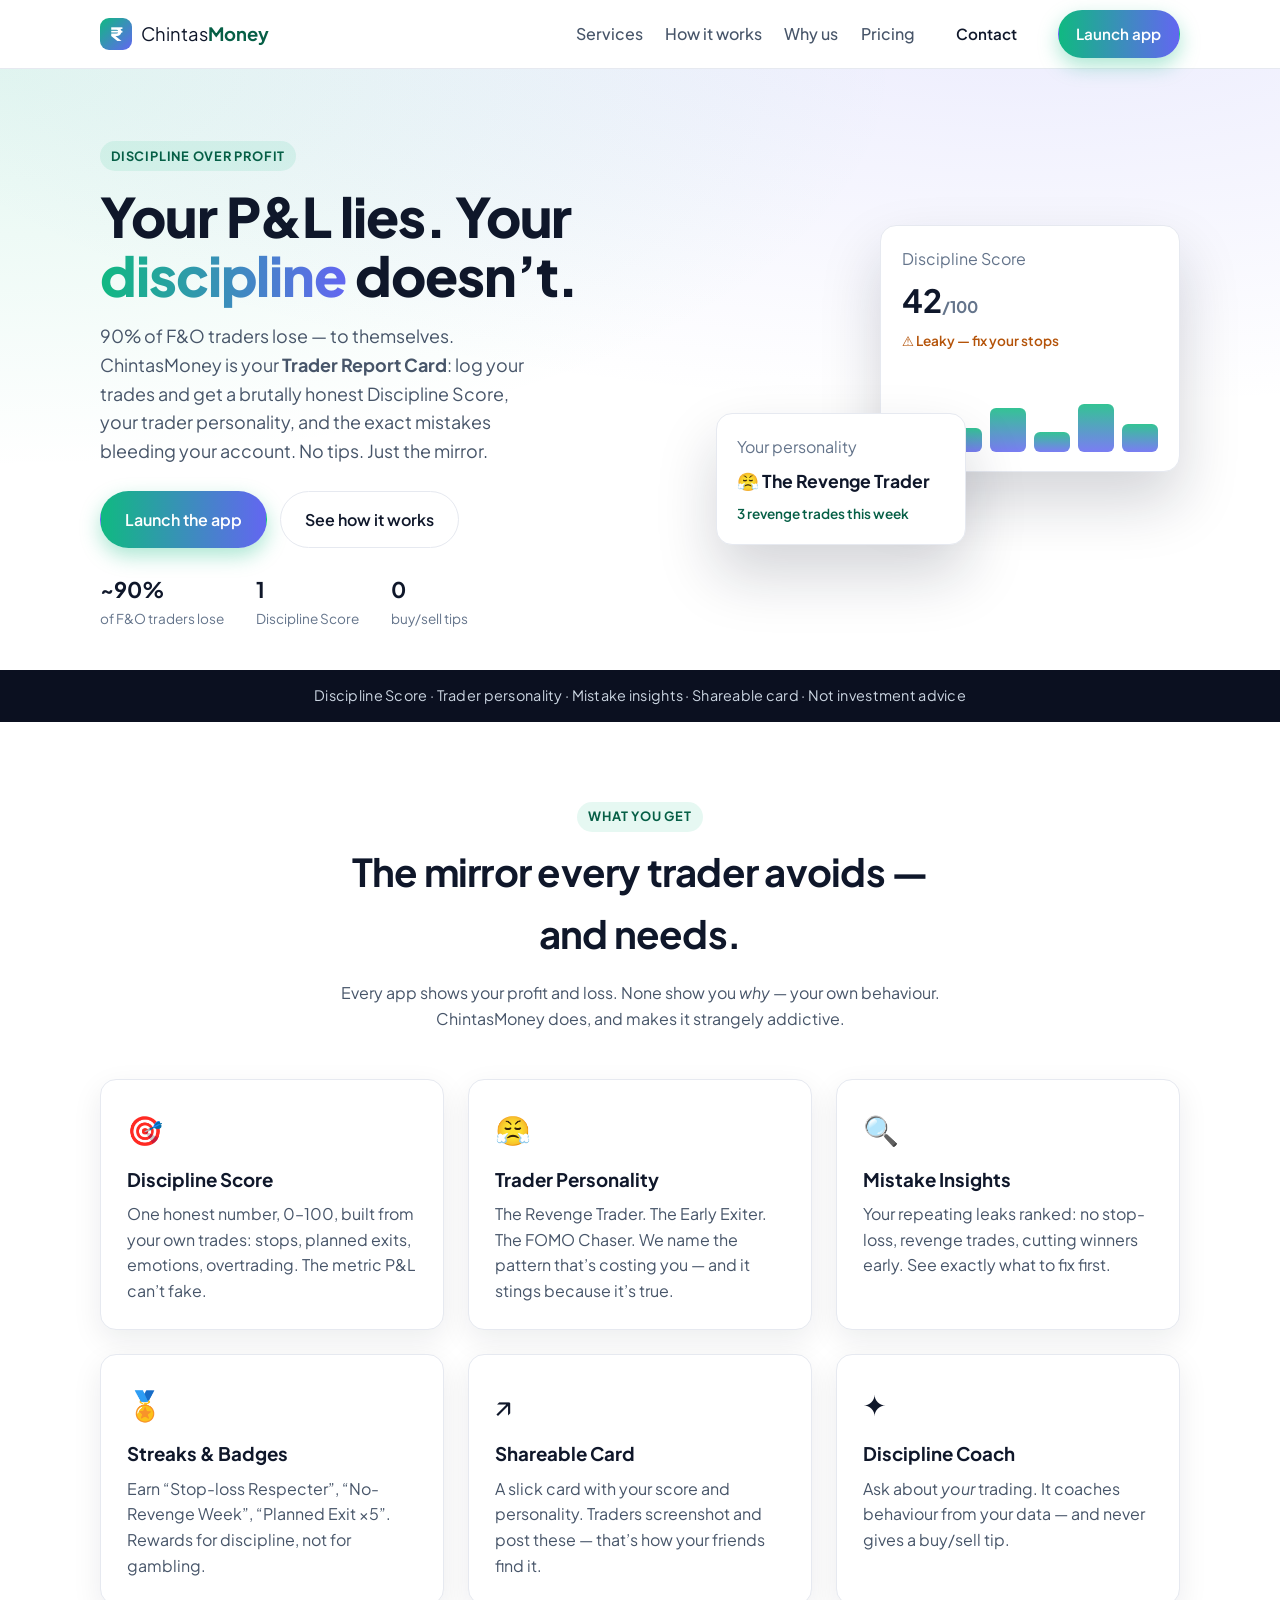
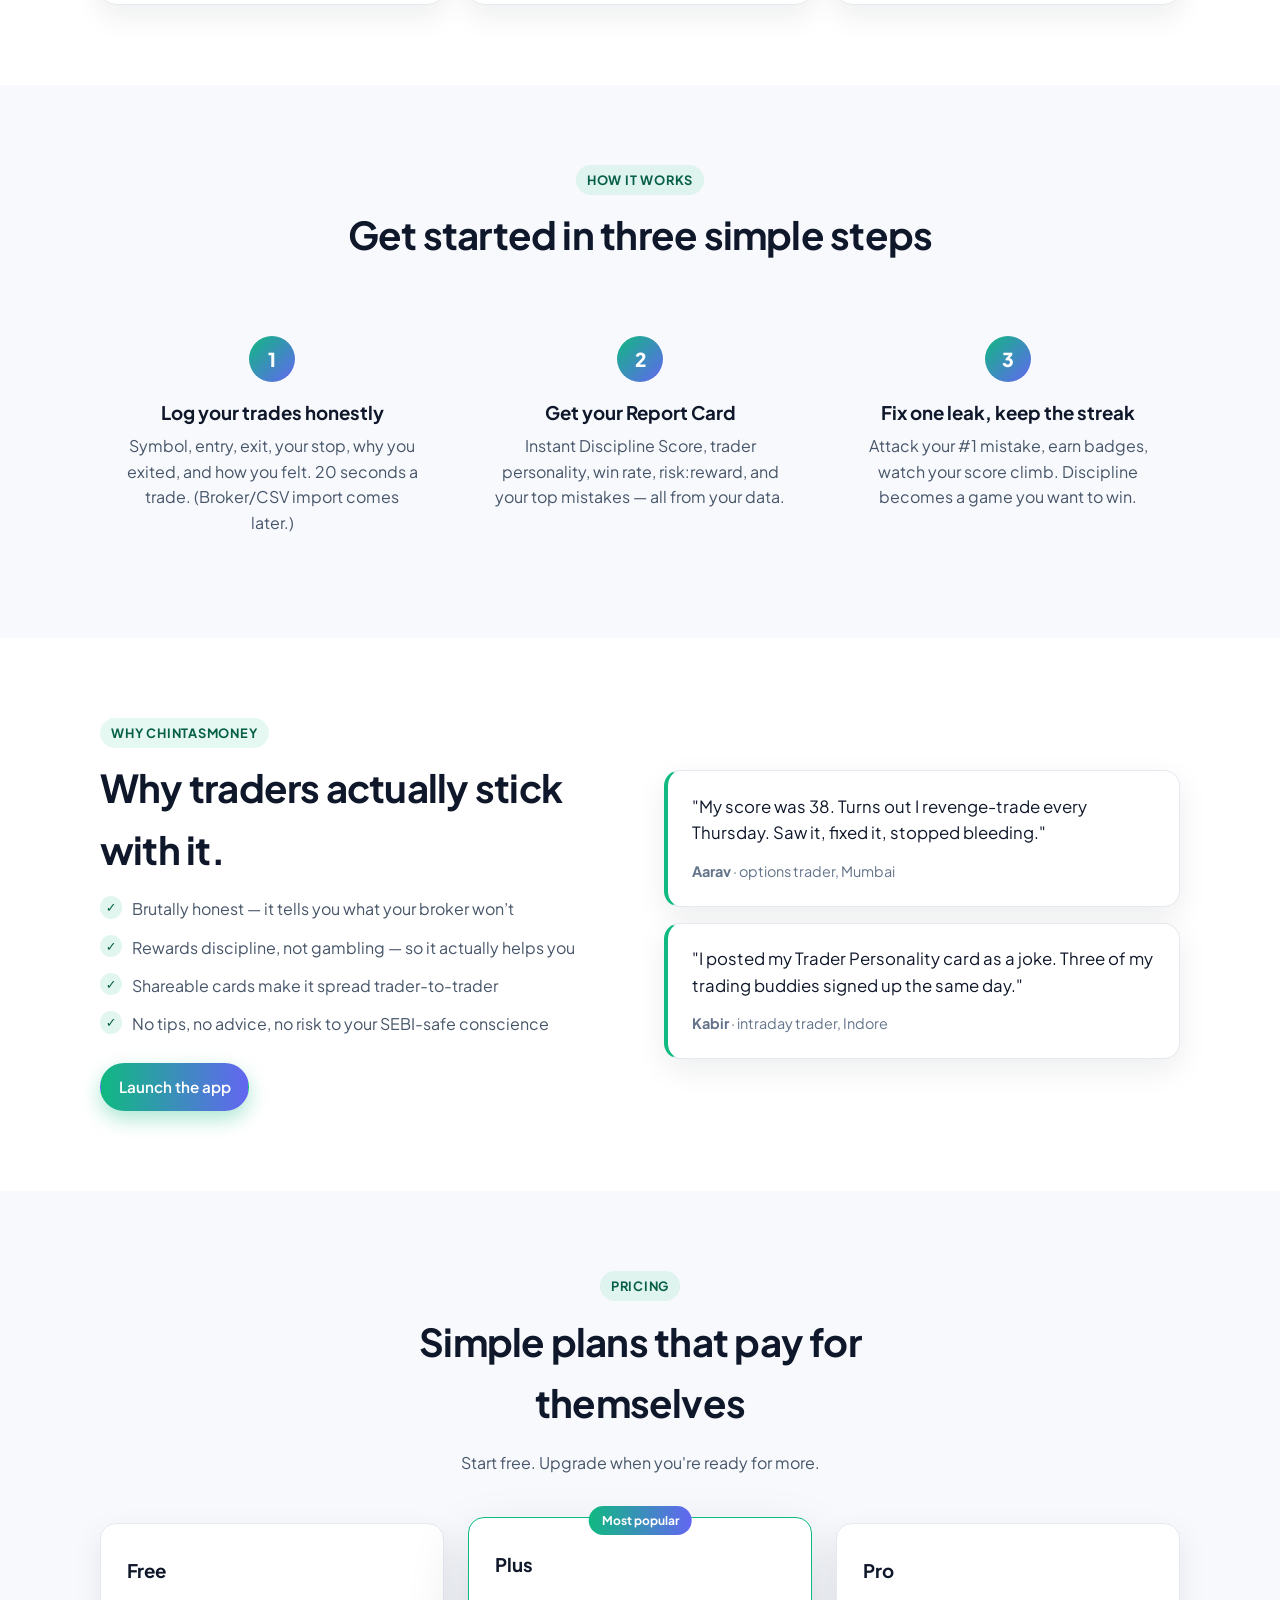
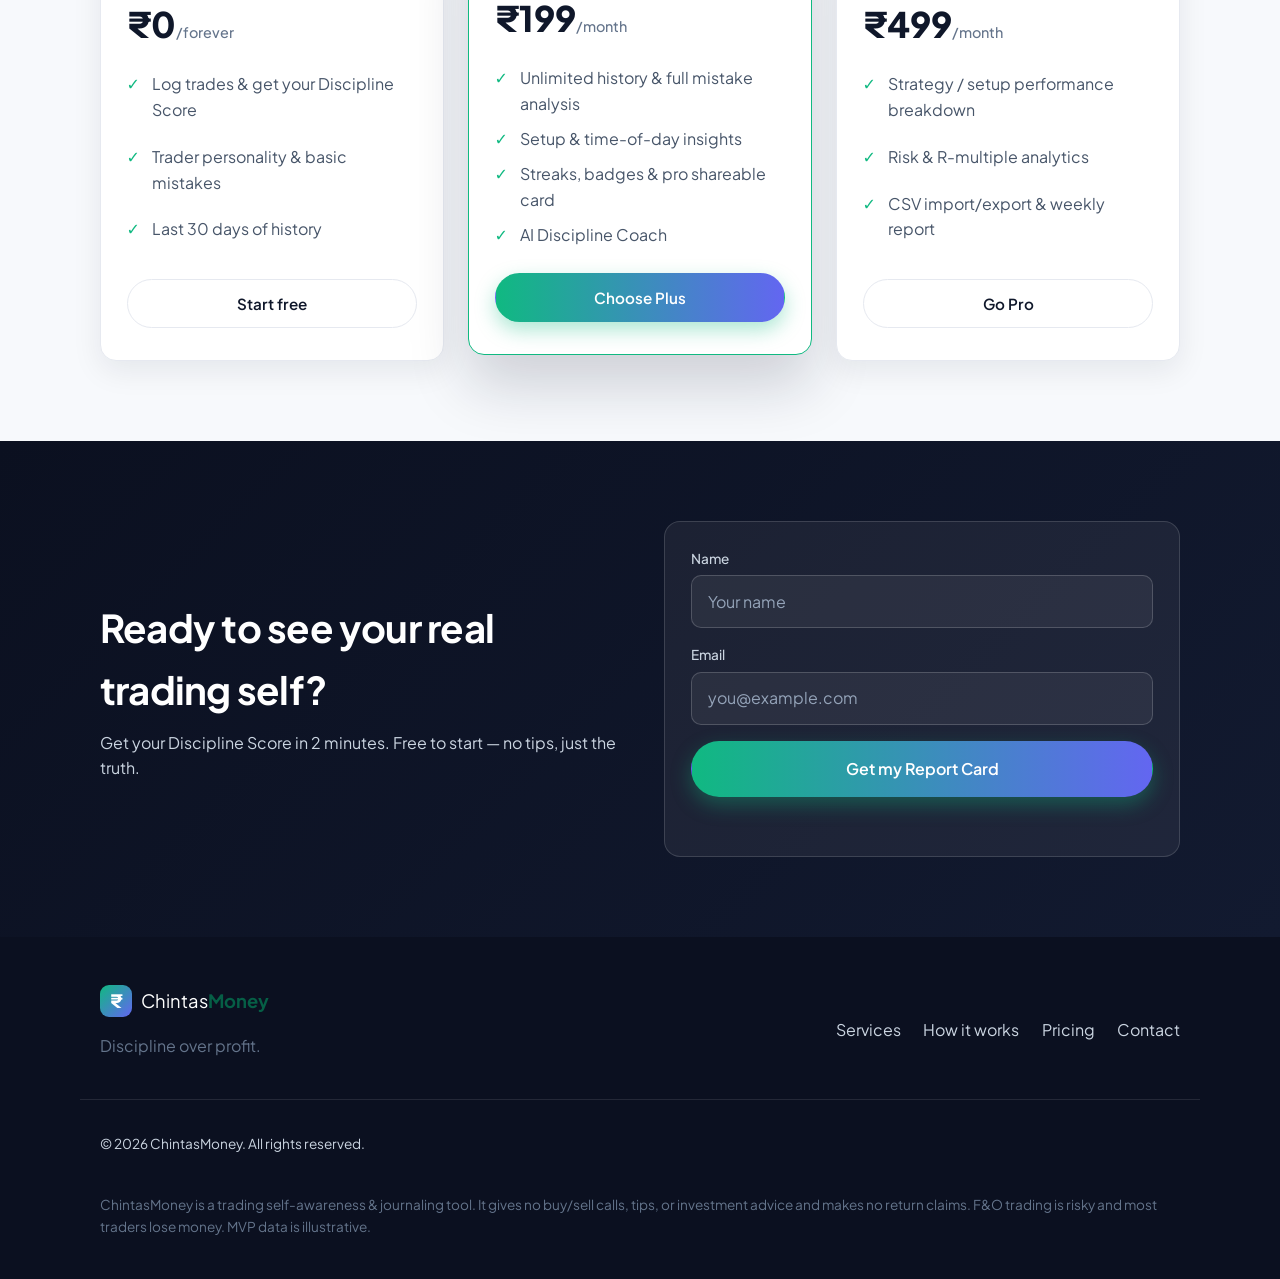
==== commit 24becec5: "Pivot to Trader Report Card: a behavioural mirror for traders New B2C product (not advisory, no tips" ====
--- a/index.html
+++ b/index.html
@@ -3,8 +3,8 @@
 <head>
   <meta charset="UTF-8" />
   <meta name="viewport" content="width=device-width, initial-scale=1.0" />
-  <meta name="description" content="ChintasMoney — a personal financial intelligence platform. Less Chinta. More Clarity. Your money has a memory." />
-  <title>ChintasMoney — Your money has a memory</title>
+  <meta name="description" content="ChintasMoney — the Trader Report Card. Get your Discipline Score, trader personality and biggest mistakes. Discipline over profit." />
+  <title>ChintasMoney — The Trader Report Card</title>
   <link rel="preconnect" href="https://fonts.googleapis.com" />
   <link rel="preconnect" href="https://fonts.gstatic.com" crossorigin />
   <link href="https://fonts.googleapis.com/css2?family=Plus+Jakarta+Sans:wght@400;500;600;700;800&display=swap" rel="stylesheet" />
@@ -37,34 +37,34 @@
   <section class="hero">
     <div class="container hero-grid">
       <div class="hero-copy">
-        <span class="eyebrow">Less Chinta · More Clarity</span>
-        <h1>Your money has a <span class="grad">memory</span>.</h1>
-        <p class="lead">ChintasMoney is a personal financial intelligence platform. It remembers what you owned, why you bought it, what you expected, what changed — and what deserves your attention now.</p>
+        <span class="eyebrow">Discipline over profit</span>
+        <h1>Your P&amp;L lies. Your <span class="grad">discipline</span> doesn’t.</h1>
+        <p class="lead">90% of F&amp;O traders lose — to themselves. ChintasMoney is your <b>Trader Report Card</b>: log your trades and get a brutally honest Discipline Score, your trader personality, and the exact mistakes bleeding your account. No tips. Just the mirror.</p>
         <div class="hero-cta">
           <a href="app/index.html" class="btn btn-primary btn-lg">Launch the app</a>
           <a href="#how" class="btn btn-outline btn-lg">See how it works</a>
         </div>
         <div class="trust">
-          <div class="stat"><strong>7</strong><span>flagship modules</span></div>
-          <div class="stat"><strong>1</strong><span>decision loop</span></div>
-          <div class="stat"><strong>∞</strong><span>financial memory</span></div>
+          <div class="stat"><strong>~90%</strong><span>of F&amp;O traders lose</span></div>
+          <div class="stat"><strong>1</strong><span>Discipline Score</span></div>
+          <div class="stat"><strong>0</strong><span>buy/sell tips</span></div>
         </div>
       </div>
       <div class="hero-visual">
         <div class="card-float card-balance">
-          <span class="muted">Total balance</span>
-          <strong>₹8,42,300</strong>
-          <span class="up">▲ 12.4% this year</span>
+          <span class="muted">Discipline Score</span>
+          <strong>42<span style="font-size:1rem;color:var(--muted)">/100</span></strong>
+          <span class="up" style="color:#b45309">⚠ Leaky — fix your stops</span>
           <div class="bars">
-            <span style="height:40%"></span><span style="height:60%"></span>
-            <span style="height:48%"></span><span style="height:75%"></span>
-            <span style="height:66%"></span><span style="height:90%"></span>
+            <span style="height:40%"></span><span style="height:30%"></span>
+            <span style="height:55%"></span><span style="height:25%"></span>
+            <span style="height:60%"></span><span style="height:35%"></span>
           </div>
         </div>
         <div class="card-float card-goal">
-          <span class="muted">Goal: Dream Home</span>
-          <div class="progress"><div style="width:72%"></div></div>
-          <span class="up">72% funded</span>
+          <span class="muted">Your personality</span>
+          <strong style="font-size:1.1rem">😤 The Revenge Trader</strong>
+          <span class="up">3 revenge trades this week</span>
         </div>
       </div>
     </div>
@@ -73,7 +73,7 @@
   <!-- Logos / reassurance -->
   <div class="marquee">
     <div class="container">
-      <p>Decision intelligence · Evidence-based · Your data stays yours · Not investment advice</p>
+      <p>Discipline Score · Trader personality · Mistake insights · Shareable card · Not investment advice</p>
     </div>
   </div>
 
@@ -81,40 +81,40 @@
   <section class="section" id="services">
     <div class="container">
       <div class="section-head">
-        <span class="eyebrow">Financial decision intelligence</span>
-        <h2>Not another screener. A decision loop.</h2>
-        <p>Context → thesis → decision → expectation → evidence → change → action. ChintasMoney builds the whole product around how you actually decide.</p>
+        <span class="eyebrow">What you get</span>
+        <h2>The mirror every trader avoids — and needs.</h2>
+        <p>Every app shows your profit and loss. None show you <em>why</em> — your own behaviour. ChintasMoney does, and makes it strangely addictive.</p>
       </div>
       <div class="grid grid-3">
         <article class="feature">
-          <div class="icon">🧠</div>
-          <h3>My Money Brain</h3>
-          <p>A personal intelligence centre that answers “what deserves my attention?” — not “what happened in the market?”</p>
-        </article>
-        <article class="feature">
-          <div class="icon">◈</div>
-          <h3>Investment Thesis</h3>
-          <p>Record why you own something. We track whether it stays 🟢 intact, 🟡 needs review, or 🔴 broken — with evidence, never “buy/sell”.</p>
-        </article>
-        <article class="feature">
-          <div class="icon">⟳</div>
-          <h3>What Changed?</h3>
-          <p>Three things that matter to <em>you</em> today, based on your holdings and thesis — not 500 news articles.</p>
-        </article>
-        <article class="feature">
-          <div class="icon">🩺</div>
-          <h3>Portfolio Autopsy</h3>
-          <p>What worked, what didn’t, where you took unnecessary risk — observable patterns from your own data.</p>
-        </article>
-        <article class="feature">
-          <div class="icon">🗺️</div>
-          <h3>Money Risk Map</h3>
-          <p>Market, concentration, liquidity, debt, goal, protection and behavioural risk — with assumptions shown, not a black-box score.</p>
+          <div class="icon">🎯</div>
+          <h3>Discipline Score</h3>
+          <p>One honest number, 0–100, built from your own trades: stops, planned exits, emotions, overtrading. The metric P&amp;L can’t fake.</p>
+        </article>
+        <article class="feature">
+          <div class="icon">😤</div>
+          <h3>Trader Personality</h3>
+          <p>The Revenge Trader. The Early Exiter. The FOMO Chaser. We name the pattern that’s costing you — and it stings because it’s true.</p>
+        </article>
+        <article class="feature">
+          <div class="icon">🔍</div>
+          <h3>Mistake Insights</h3>
+          <p>Your repeating leaks ranked: no stop-loss, revenge trades, cutting winners early. See exactly what to fix first.</p>
+        </article>
+        <article class="feature">
+          <div class="icon">🏅</div>
+          <h3>Streaks &amp; Badges</h3>
+          <p>Earn “Stop-loss Respecter”, “No-Revenge Week”, “Planned Exit ×5”. Rewards for discipline, not for gambling.</p>
+        </article>
+        <article class="feature">
+          <div class="icon">↗</div>
+          <h3>Shareable Card</h3>
+          <p>A slick card with your score and personality. Traders screenshot and post these — that’s how your friends find it.</p>
         </article>
         <article class="feature">
           <div class="icon">✦</div>
-          <h3>Chinta AI</h3>
-          <p>Ask about <em>your</em> money. Every answer is grounded in your data with evidence — no fabricated numbers.</p>
+          <h3>Discipline Coach</h3>
+          <p>Ask about <em>your</em> trading. It coaches behaviour from your data — and never gives a buy/sell tip.</p>
         </article>
       </div>
     </div>
@@ -130,18 +130,18 @@
       <div class="grid grid-3 steps">
         <article class="step">
           <span class="step-num">1</span>
-          <h3>Add your holdings</h3>
-          <p>Enter or import your portfolio and record the decisions behind it. (Broker sync comes later.)</p>
+          <h3>Log your trades honestly</h3>
+          <p>Symbol, entry, exit, your stop, why you exited, and how you felt. 20 seconds a trade. (Broker/CSV import comes later.)</p>
         </article>
         <article class="step">
           <span class="step-num">2</span>
-          <h3>Record your thesis</h3>
-          <p>Capture why you own what you own and what you expect — your money’s memory.</p>
+          <h3>Get your Report Card</h3>
+          <p>Instant Discipline Score, trader personality, win rate, risk:reward, and your top mistakes — all from your data.</p>
         </article>
         <article class="step">
           <span class="step-num">3</span>
-          <h3>See what changed</h3>
-          <p>We surface what shifted against your thesis and what deserves your attention next.</p>
+          <h3>Fix one leak, keep the streak</h3>
+          <p>Attack your #1 mistake, earn badges, watch your score climb. Discipline becomes a game you want to win.</p>
         </article>
       </div>
     </div>
@@ -152,23 +152,23 @@
     <div class="container why-grid">
       <div class="why-copy">
         <span class="eyebrow">Why ChintasMoney</span>
-        <h2>Financial peace of mind, built in.</h2>
+        <h2>Why traders actually stick with it.</h2>
         <ul class="checks">
-          <li>Intelligence-first: we sell clarity, not financial products</li>
-          <li>Your data stays yours — evidence shown behind every insight</li>
-          <li>Personalised to your holdings, decisions and goals</li>
-          <li>Decision support that never fabricates numbers or says “buy/sell”</li>
+          <li>Brutally honest — it tells you what your broker won’t</li>
+          <li>Rewards discipline, not gambling — so it actually helps you</li>
+          <li>Shareable cards make it spread trader-to-trader</li>
+          <li>No tips, no advice, no risk to your SEBI-safe conscience</li>
         </ul>
         <a href="app/index.html" class="btn btn-primary">Launch the app</a>
       </div>
       <div class="why-visual">
         <blockquote class="quote">
-          <p>"I finally understand where my money goes. In six months I saved enough for a down payment I thought was years away."</p>
-          <footer><strong>Ananya R.</strong> · Bengaluru</footer>
+          <p>"My score was 38. Turns out I revenge-trade every Thursday. Saw it, fixed it, stopped bleeding."</p>
+          <footer><strong>Aarav</strong> · options trader, Mumbai</footer>
         </blockquote>
         <blockquote class="quote">
-          <p>"The guided portfolios took the anxiety out of investing. Simple, honest, and it just works."</p>
-          <footer><strong>Rahul M.</strong> · Pune</footer>
+          <p>"I posted my Trader Personality card as a joke. Three of my trading buddies signed up the same day."</p>
+          <footer><strong>Kabir</strong> · intraday trader, Indore</footer>
         </blockquote>
       </div>
     </div>
@@ -187,31 +187,31 @@
           <h3>Free</h3>
           <p class="price">₹0<span>/forever</span></p>
           <ul>
-            <li>Portfolio tracking</li>
-            <li>Basic stock analysis &amp; money dashboard</li>
-            <li>Limited decision journal &amp; Chinta AI</li>
+            <li>Log trades &amp; get your Discipline Score</li>
+            <li>Trader personality &amp; basic mistakes</li>
+            <li>Last 30 days of history</li>
           </ul>
           <a href="app/index.html" class="btn btn-outline">Start free</a>
         </article>
         <article class="plan plan-featured">
           <span class="badge">Most popular</span>
           <h3>Plus</h3>
-          <p class="price">₹399<span>/month</span></p>
+          <p class="price">₹199<span>/month</span></p>
           <ul>
-            <li>Unlimited decision journal &amp; thesis tracking</li>
-            <li>Portfolio X-ray &amp; Money Health</li>
-            <li>Personalized “What Changed?”</li>
-            <li>Monthly Money Review &amp; reports</li>
+            <li>Unlimited history &amp; full mistake analysis</li>
+            <li>Setup &amp; time-of-day insights</li>
+            <li>Streaks, badges &amp; pro shareable card</li>
+            <li>AI Discipline Coach</li>
           </ul>
           <a href="app/index.html" class="btn btn-primary">Choose Plus</a>
         </article>
         <article class="plan">
           <h3>Pro</h3>
-          <p class="price">₹1,199<span>/month</span></p>
+          <p class="price">₹499<span>/month</span></p>
           <ul>
-            <li>Investor + Trader mode</li>
-            <li>Portfolio Autopsy &amp; behavioural patterns</li>
-            <li>AI research &amp; document intelligence</li>
+            <li>Strategy / setup performance breakdown</li>
+            <li>Risk &amp; R-multiple analytics</li>
+            <li>CSV import/export &amp; weekly report</li>
           </ul>
           <a href="app/index.html" class="btn btn-outline">Go Pro</a>
         </article>
@@ -223,8 +223,8 @@
   <section class="section cta" id="contact">
     <div class="container cta-grid">
       <div class="cta-copy">
-        <h2>Ready to stop worrying about money?</h2>
-        <p>Join thousands taking control of their finances with ChintasMoney. It's free to start.</p>
+        <h2>Ready to see your real trading self?</h2>
+        <p>Get your Discipline Score in 2 minutes. Free to start — no tips, just the truth.</p>
       </div>
       <form class="cta-form" id="signupForm" novalidate>
         <div class="field">
@@ -235,7 +235,7 @@
           <label for="email">Email</label>
           <input id="email" name="email" type="email" placeholder="you@example.com" required />
         </div>
-        <button type="submit" class="btn btn-primary btn-lg">Get early access</button>
+        <a href="app/index.html" class="btn btn-primary btn-lg" style="text-align:center">Get my Report Card</a>
         <p class="form-note" id="formNote" role="status"></p>
       </form>
     </div>
@@ -246,7 +246,7 @@
     <div class="container footer-grid">
       <div>
         <a href="#top" class="brand"><span class="brand-mark">₹</span><span class="brand-name">Chintas<strong>Money</strong></span></a>
-        <p class="muted">Less Chinta · More Clarity.</p>
+        <p class="muted">Discipline over profit.</p>
       </div>
       <nav aria-label="Footer">
         <a href="#services">Services</a>
@@ -257,7 +257,7 @@
     </div>
     <div class="container footer-bottom">
       <p>© <span id="year"></span> ChintasMoney. All rights reserved.</p>
-      <p class="muted small">ChintasMoney is a personal financial intelligence &amp; decision-support tool. It is not a SEBI-registered investment adviser and does not provide guaranteed returns or automated buy/sell advice. MVP data is illustrative. Nothing here is investment advice.</p>
+      <p class="muted small">ChintasMoney is a trading self-awareness &amp; journaling tool. It gives no buy/sell calls, tips, or investment advice and makes no return claims. F&amp;O trading is risky and most traders lose money. MVP data is illustrative.</p>
     </div>
   </footer>
 
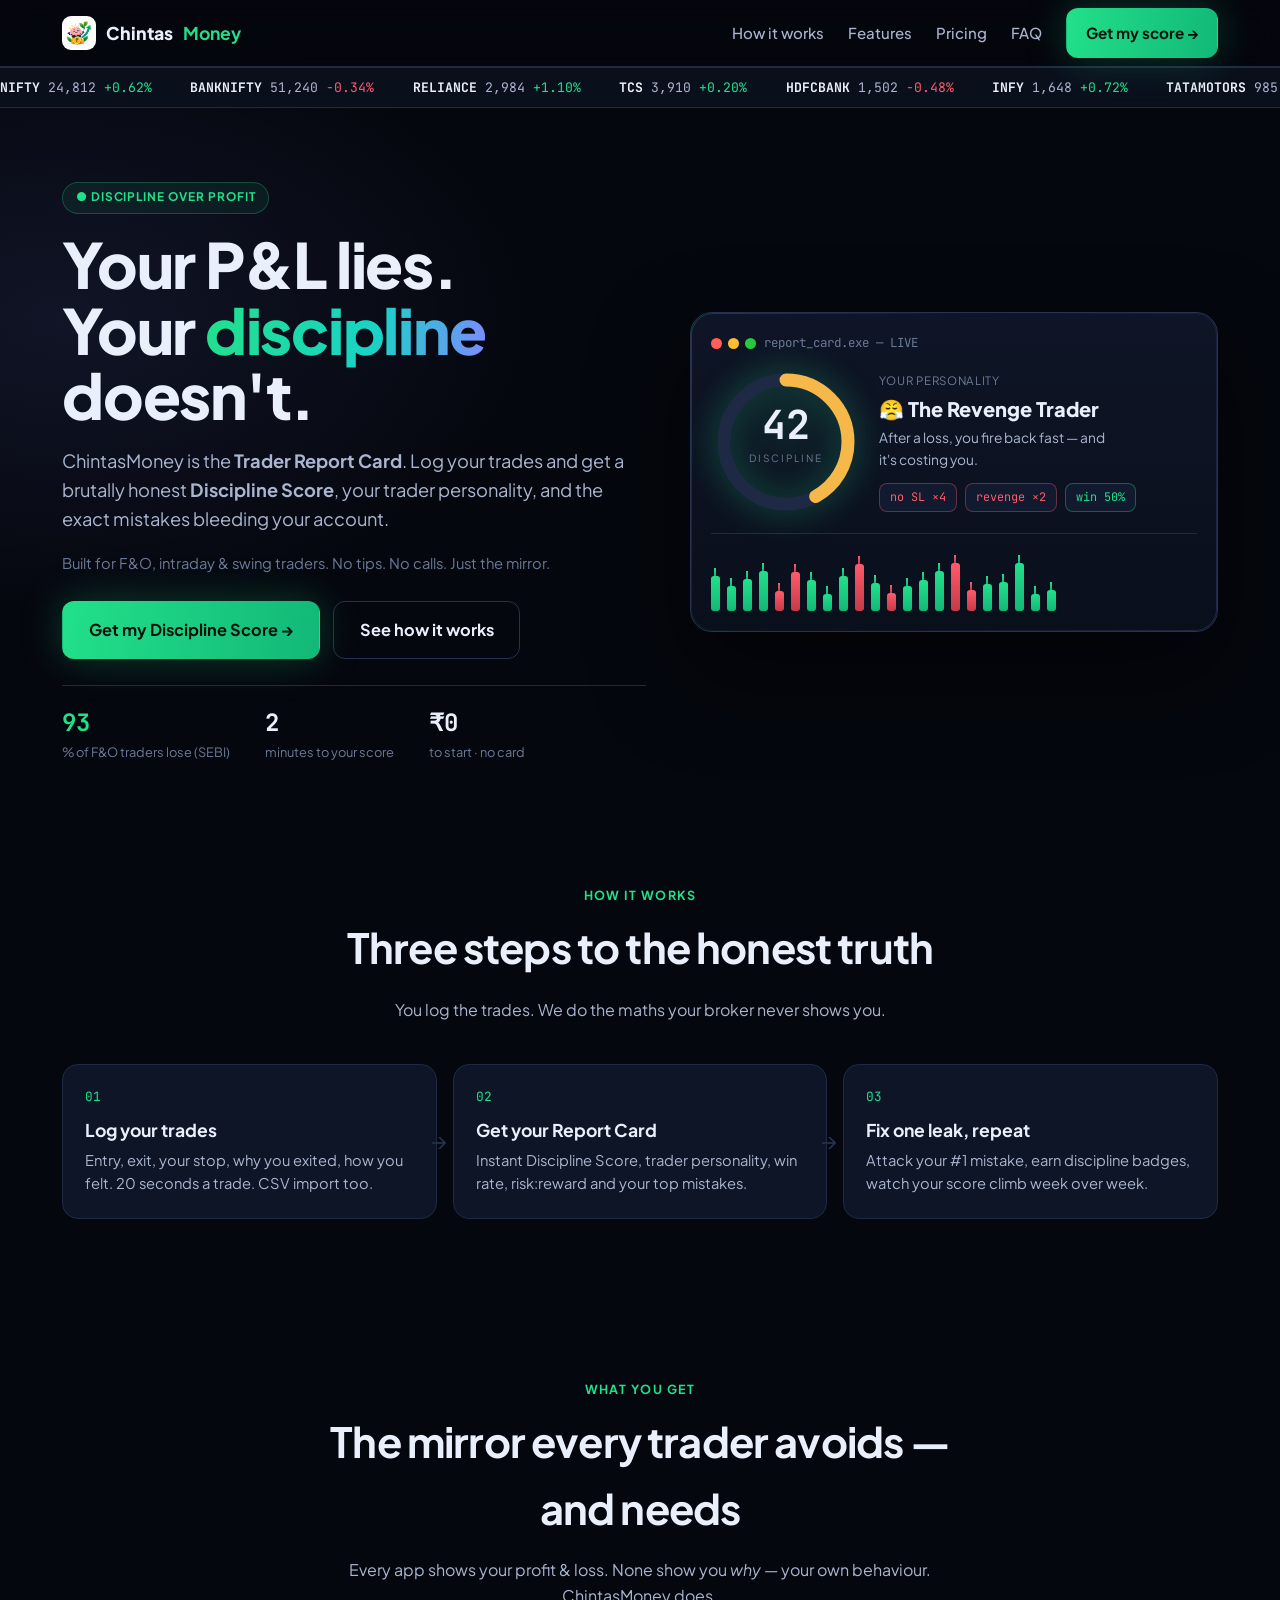
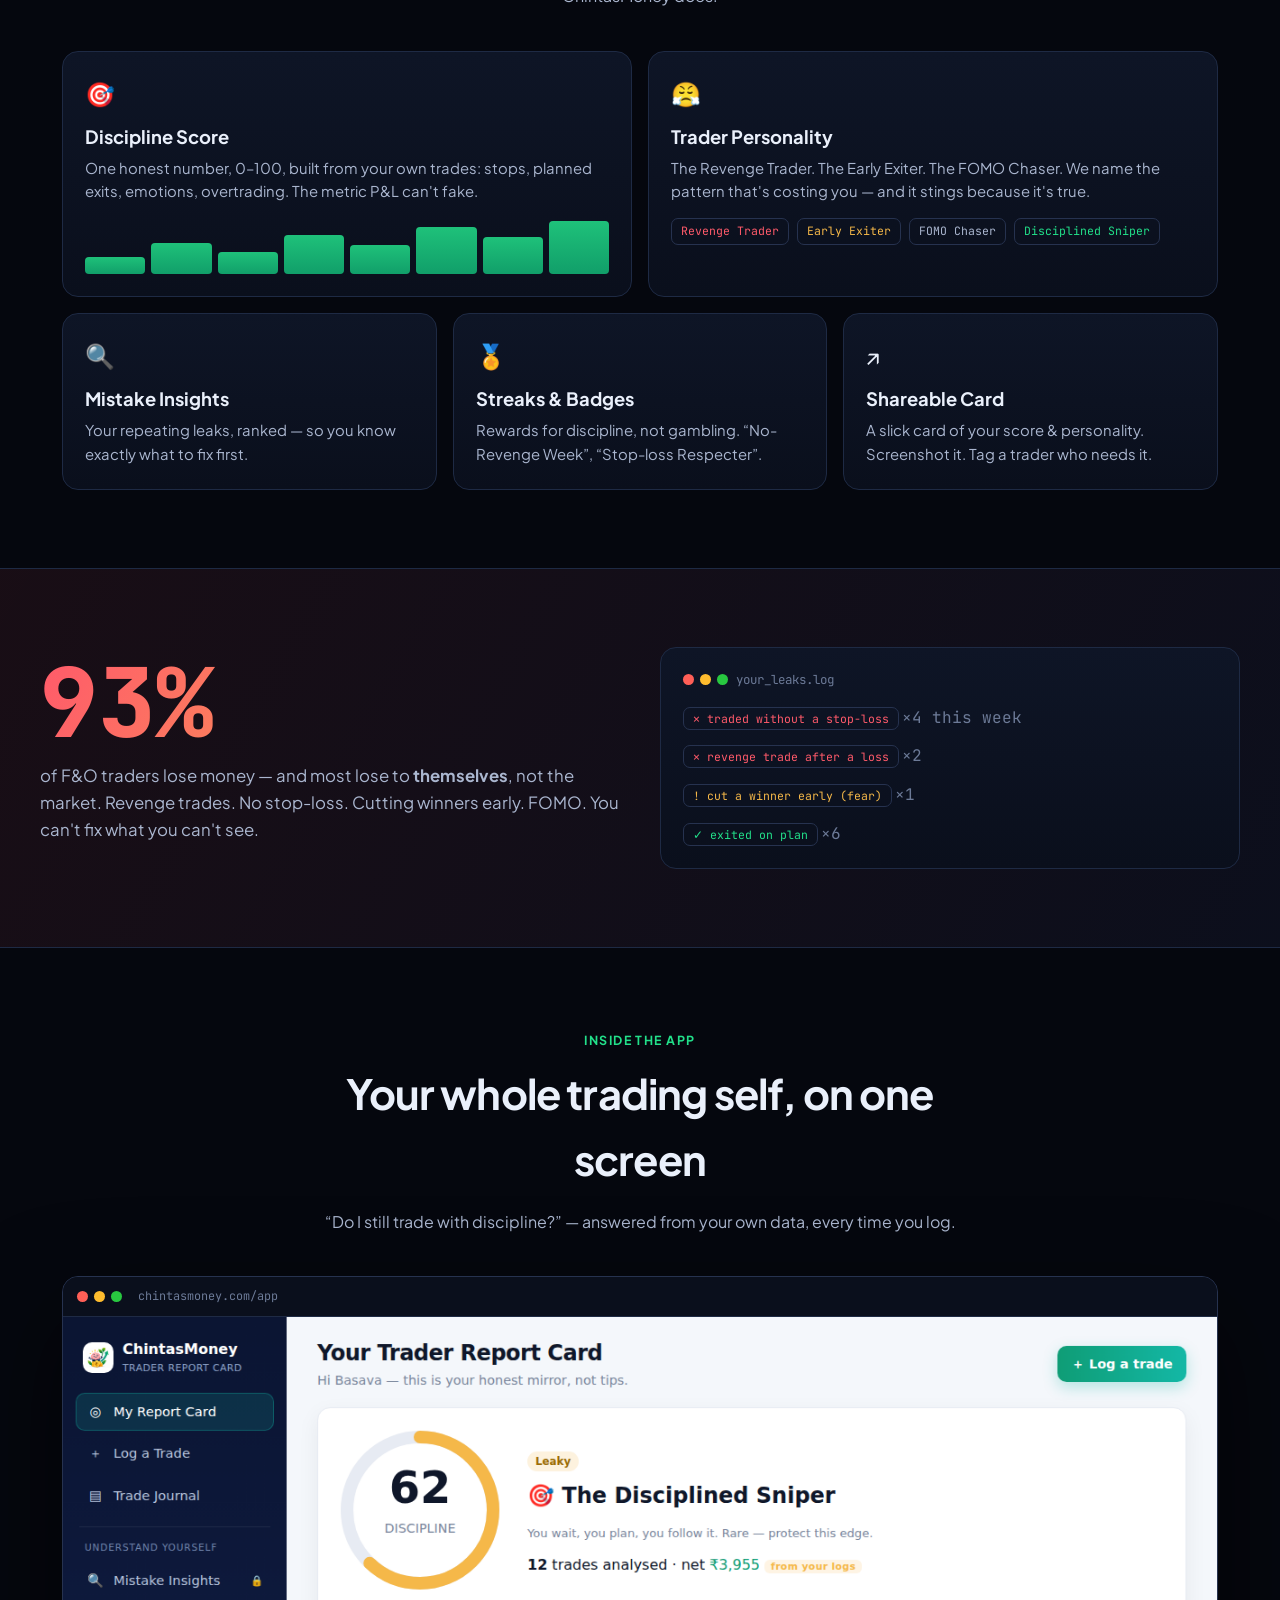
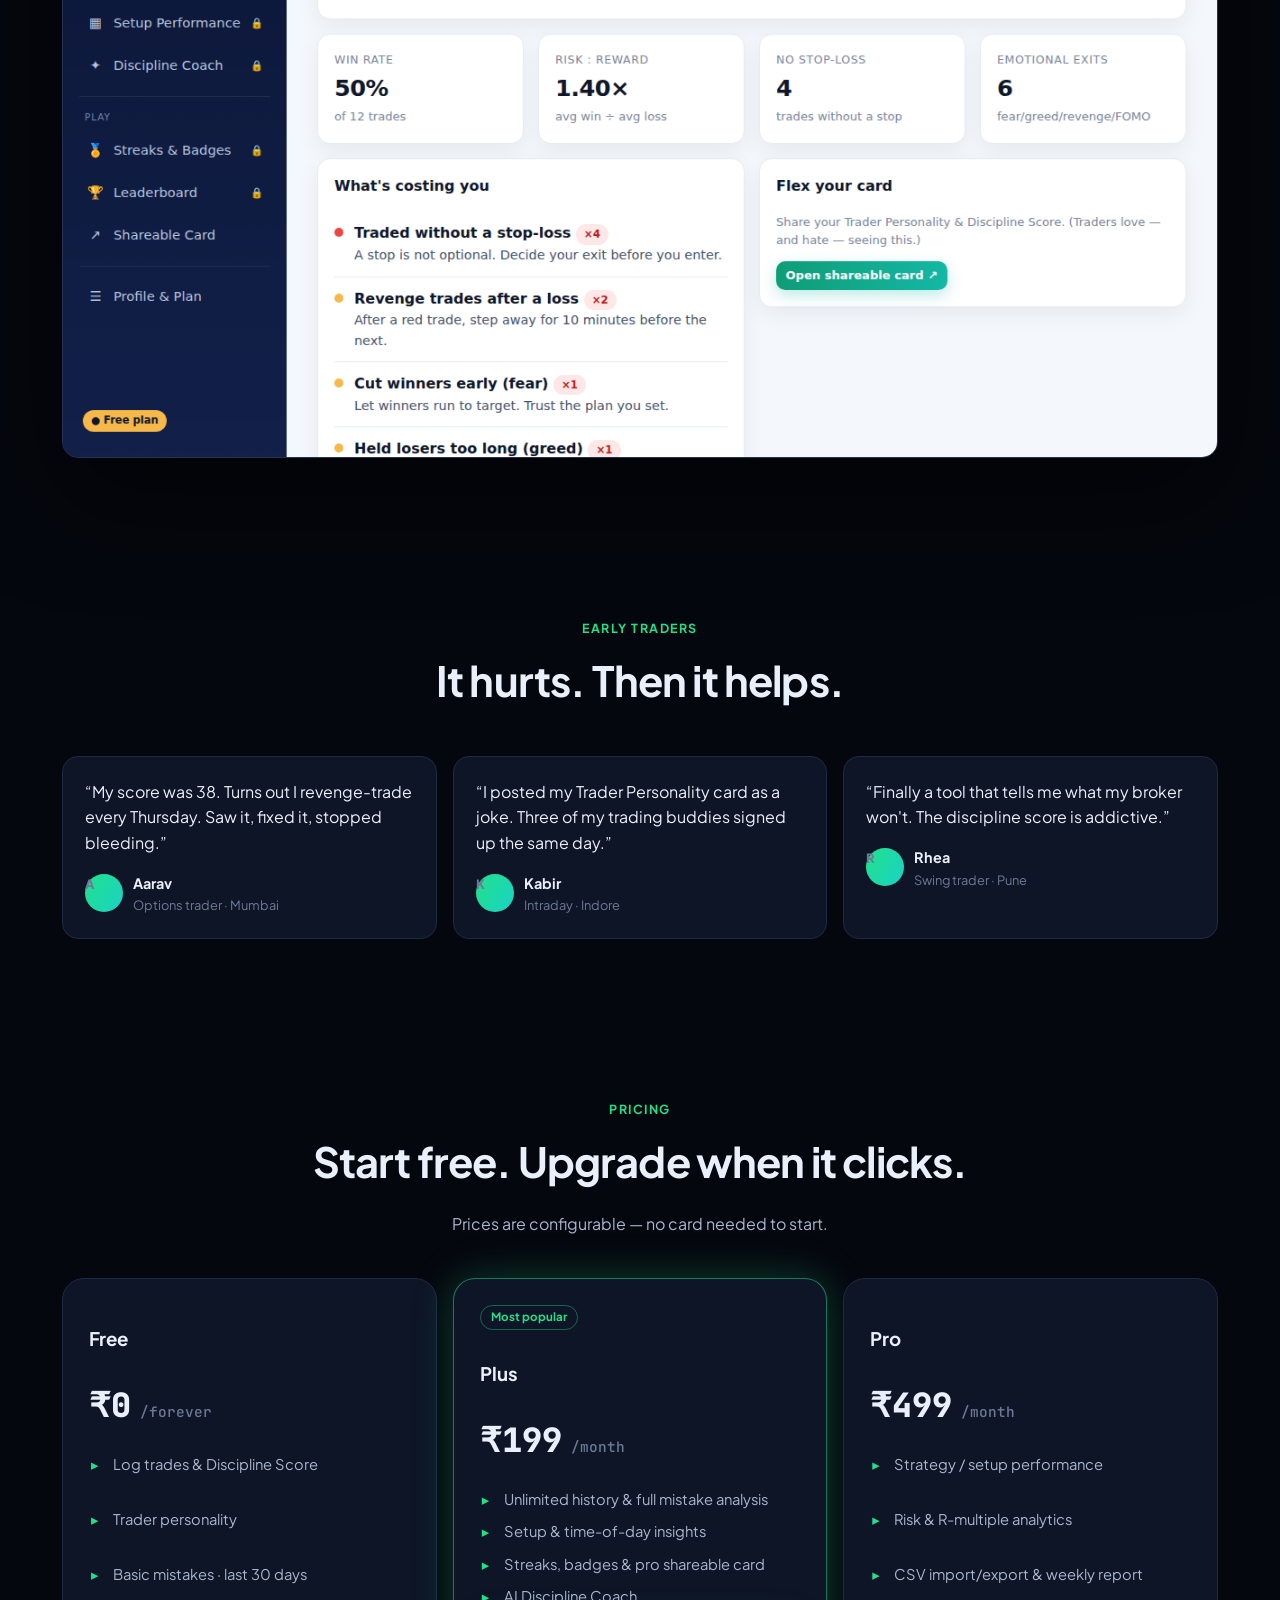
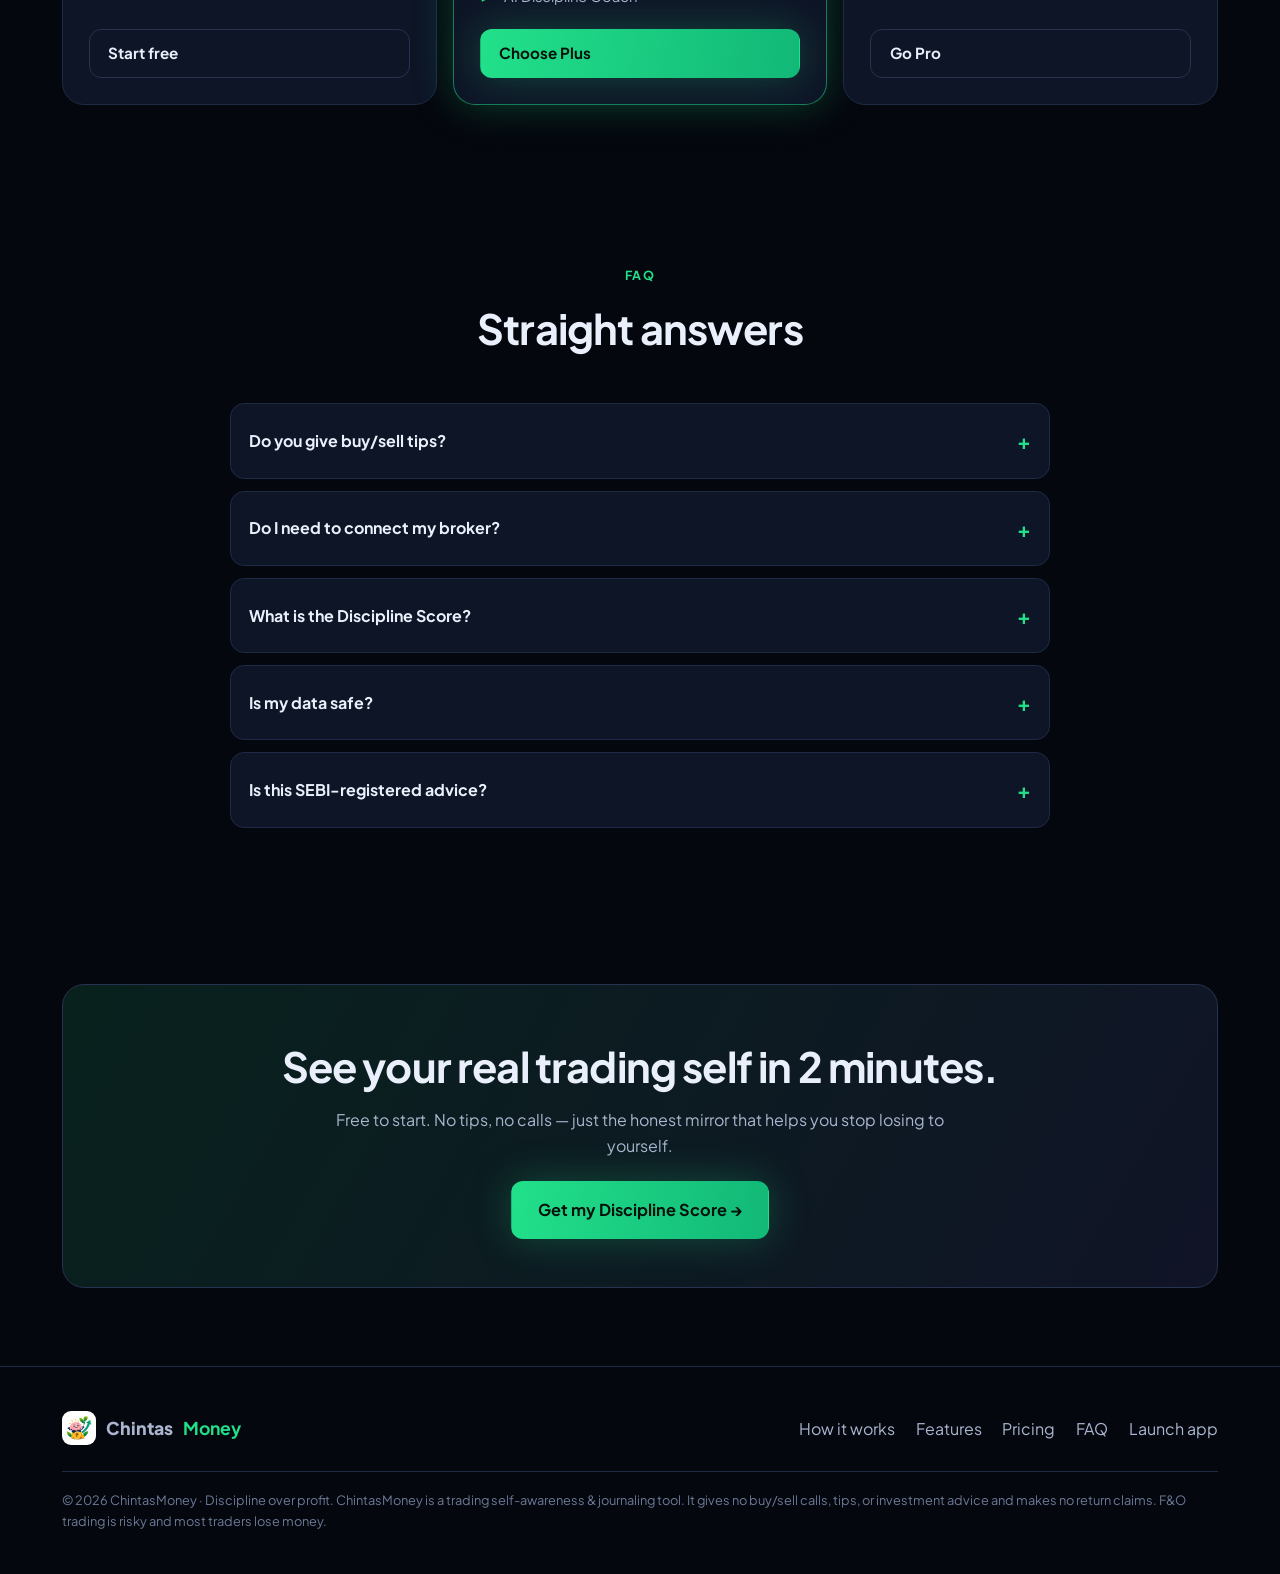
==== commit 6d6bd98a: "Redesign landing: dark trading-terminal theme (marketable) - Full dark 'trading terminal' aesthetic:" ====
--- a/index.html
+++ b/index.html
@@ -3,263 +3,242 @@
 <head>
   <meta charset="UTF-8" />
   <meta name="viewport" content="width=device-width, initial-scale=1.0" />
-  <meta name="description" content="ChintasMoney — the Trader Report Card. Get your Discipline Score, trader personality and biggest mistakes. Discipline over profit." />
+  <meta name="description" content="ChintasMoney — the Trader Report Card. Log your trades, get a brutally honest Discipline Score, find the mistakes bleeding your account. Discipline over profit." />
   <title>ChintasMoney — The Trader Report Card</title>
+  <meta name="theme-color" content="#05070e" />
+  <link rel="icon" href="assets/favicon.png" />
+  <link rel="apple-touch-icon" href="assets/apple-touch-icon.png" />
+  <meta property="og:title" content="ChintasMoney — The Trader Report Card" />
+  <meta property="og:description" content="Your P&L lies. Your discipline doesn't. Get your Discipline Score in 2 minutes." />
   <link rel="preconnect" href="https://fonts.googleapis.com" />
   <link rel="preconnect" href="https://fonts.gstatic.com" crossorigin />
-  <link href="https://fonts.googleapis.com/css2?family=Plus+Jakarta+Sans:wght@400;500;600;700;800&display=swap" rel="stylesheet" />
+  <link href="https://fonts.googleapis.com/css2?family=Plus+Jakarta+Sans:wght@400;500;600;700;800&family=JetBrains+Mono:wght@400;600;700&display=swap" rel="stylesheet" />
   <link rel="stylesheet" href="styles.css" />
 </head>
 <body>
   <!-- Header -->
-  <header class="site-header" id="top">
+  <header class="hdr">
     <div class="container nav">
-      <a href="#top" class="brand" aria-label="ChintasMoney home">
-        <img src="assets/logo.png" alt="" class="brand-logo" onerror="this.style.display='none';this.nextElementSibling.style.display='inline-grid';" />
-        <span class="brand-mark" style="display:none">₹</span>
-        <span class="brand-name">Chintas<strong>Money</strong></span>
-      </a>
-      <nav class="nav-links" aria-label="Primary">
-        <a href="#services">Services</a>
+      <a href="#top" class="brand"><img src="assets/logo.png" alt="ChintasMoney" /> Chintas<b>Money</b></a>
+      <nav class="nav-links" id="navLinks">
         <a href="#how">How it works</a>
-        <a href="#why">Why us</a>
+        <a href="#features">Features</a>
         <a href="#pricing">Pricing</a>
-        <a href="#contact" class="btn btn-ghost">Contact</a>
-        <a href="app/index.html" class="btn btn-primary">Launch app</a>
+        <a href="#faq">FAQ</a>
+        <a href="app/index.html" class="btn btn-primary">Get my score →</a>
       </nav>
-      <button class="nav-toggle" aria-label="Toggle menu" aria-expanded="false">
-        <span></span><span></span><span></span>
-      </button>
+      <button class="nav-toggle" id="navToggle" aria-label="Menu"><span></span><span></span><span></span></button>
     </div>
   </header>
 
+  <!-- Ticker -->
+  <div class="ticker">
+    <div class="track" id="ticker"></div>
+  </div>
+
   <!-- Hero -->
-  <section class="hero">
+  <section class="hero" id="top">
     <div class="container hero-grid">
-      <div class="hero-copy">
-        <span class="eyebrow">Discipline over profit</span>
-        <h1>Your P&amp;L lies. Your <span class="grad">discipline</span> doesn’t.</h1>
-        <p class="lead">90% of F&amp;O traders lose — to themselves. ChintasMoney is your <b>Trader Report Card</b>: log your trades and get a brutally honest Discipline Score, your trader personality, and the exact mistakes bleeding your account. No tips. Just the mirror.</p>
+      <div class="reveal">
+        <span class="pill">● Discipline over profit</span>
+        <h1>Your P&amp;L lies.<br/>Your <span class="grad">discipline</span> doesn't.</h1>
+        <p class="lead">ChintasMoney is the <b>Trader Report Card</b>. Log your trades and get a brutally honest <b>Discipline Score</b>, your trader personality, and the exact mistakes bleeding your account.</p>
+        <p class="who">Built for F&amp;O, intraday &amp; swing traders. No tips. No calls. Just the mirror.</p>
         <div class="hero-cta">
-          <a href="app/index.html" class="btn btn-primary btn-lg">Launch the app</a>
-          <a href="#how" class="btn btn-outline btn-lg">See how it works</a>
-        </div>
-        <div class="trust">
-          <div class="stat"><strong>~90%</strong><span>of F&amp;O traders lose</span></div>
-          <div class="stat"><strong>1</strong><span>Discipline Score</span></div>
-          <div class="stat"><strong>0</strong><span>buy/sell tips</span></div>
-        </div>
-      </div>
-      <div class="hero-visual">
-        <div class="card-float card-balance">
-          <span class="muted">Discipline Score</span>
-          <strong>42<span style="font-size:1rem;color:var(--muted)">/100</span></strong>
-          <span class="up" style="color:#b45309">⚠ Leaky — fix your stops</span>
-          <div class="bars">
-            <span style="height:40%"></span><span style="height:30%"></span>
-            <span style="height:55%"></span><span style="height:25%"></span>
-            <span style="height:60%"></span><span style="height:35%"></span>
+          <a href="app/index.html" class="btn btn-primary btn-lg">Get my Discipline Score →</a>
+          <a href="#how" class="btn btn-ghost btn-lg">See how it works</a>
+        </div>
+        <div class="stats">
+          <div class="s"><b class="up" data-count="93">0</b><span>% of F&amp;O traders lose (SEBI)</span></div>
+          <div class="s"><b data-count="2">0</b><span>minutes to your score</span></div>
+          <div class="s"><b>₹0</b><span>to start · no card</span></div>
+        </div>
+      </div>
+
+      <div class="reveal">
+        <div class="terminal">
+          <div class="term-top"><span class="dot3"><i></i><i></i><i></i></span><span class="term-title">report_card.exe — LIVE</span></div>
+          <div class="gauge-wrap">
+            <svg class="gauge" width="150" height="150" viewBox="0 0 150 150" aria-hidden="true">
+              <circle cx="75" cy="75" r="62" fill="none" stroke="#1e2a44" stroke-width="13"/>
+              <circle id="gaugeArc" cx="75" cy="75" r="62" fill="none" stroke="#22e08a" stroke-width="13" stroke-linecap="round" stroke-dasharray="389.5" stroke-dashoffset="389.5" transform="rotate(-90 75 75)"/>
+              <text x="75" y="72" text-anchor="middle" font-family="JetBrains Mono, monospace" font-size="40" font-weight="700" fill="#eaf0fb" id="gaugeNum">0</text>
+              <text x="75" y="95" text-anchor="middle" font-size="10" letter-spacing="2" fill="#6c7a97">DISCIPLINE</text>
+            </svg>
+            <div class="gauge-meta">
+              <div class="lbl">Your personality</div>
+              <div class="persona">😤 The Revenge Trader</div>
+              <div class="sub">After a loss, you fire back fast — and it's costing you.</div>
+              <div class="chips">
+                <span class="chip r">no SL ×4</span>
+                <span class="chip r">revenge ×2</span>
+                <span class="chip g">win 50%</span>
+              </div>
+            </div>
           </div>
-        </div>
-        <div class="card-float card-goal">
-          <span class="muted">Your personality</span>
-          <strong style="font-size:1.1rem">😤 The Revenge Trader</strong>
-          <span class="up">3 revenge trades this week</span>
-        </div>
-      </div>
-    </div>
-  </section>
-
-  <!-- Logos / reassurance -->
-  <div class="marquee">
-    <div class="container">
-      <p>Discipline Score · Trader personality · Mistake insights · Shareable card · Not investment advice</p>
-    </div>
-  </div>
-
-  <!-- Services -->
-  <section class="section" id="services">
-    <div class="container">
-      <div class="section-head">
+          <div class="candles" id="candles"></div>
+        </div>
+      </div>
+    </div>
+  </section>
+
+  <!-- How it works -->
+  <section class="section" id="how">
+    <div class="container">
+      <div class="center reveal">
+        <span class="eyebrow">How it works</span>
+        <h2>Three steps to the honest truth</h2>
+        <p class="sub">You log the trades. We do the maths your broker never shows you.</p>
+      </div>
+      <div class="steps">
+        <div class="step reveal"><div class="n">01</div><h3>Log your trades</h3><p>Entry, exit, your stop, why you exited, how you felt. 20 seconds a trade. CSV import too.</p><span class="arrow">→</span></div>
+        <div class="step reveal"><div class="n">02</div><h3>Get your Report Card</h3><p>Instant Discipline Score, trader personality, win rate, risk:reward and your top mistakes.</p><span class="arrow">→</span></div>
+        <div class="step reveal"><div class="n">03</div><h3>Fix one leak, repeat</h3><p>Attack your #1 mistake, earn discipline badges, watch your score climb week over week.</p></div>
+      </div>
+    </div>
+  </section>
+
+  <!-- Bento features -->
+  <section class="section" id="features">
+    <div class="container">
+      <div class="center reveal">
         <span class="eyebrow">What you get</span>
-        <h2>The mirror every trader avoids — and needs.</h2>
-        <p>Every app shows your profit and loss. None show you <em>why</em> — your own behaviour. ChintasMoney does, and makes it strangely addictive.</p>
-      </div>
-      <div class="grid grid-3">
-        <article class="feature">
-          <div class="icon">🎯</div>
-          <h3>Discipline Score</h3>
-          <p>One honest number, 0–100, built from your own trades: stops, planned exits, emotions, overtrading. The metric P&amp;L can’t fake.</p>
-        </article>
-        <article class="feature">
-          <div class="icon">😤</div>
-          <h3>Trader Personality</h3>
-          <p>The Revenge Trader. The Early Exiter. The FOMO Chaser. We name the pattern that’s costing you — and it stings because it’s true.</p>
-        </article>
-        <article class="feature">
-          <div class="icon">🔍</div>
-          <h3>Mistake Insights</h3>
-          <p>Your repeating leaks ranked: no stop-loss, revenge trades, cutting winners early. See exactly what to fix first.</p>
-        </article>
-        <article class="feature">
-          <div class="icon">🏅</div>
-          <h3>Streaks &amp; Badges</h3>
-          <p>Earn “Stop-loss Respecter”, “No-Revenge Week”, “Planned Exit ×5”. Rewards for discipline, not for gambling.</p>
-        </article>
-        <article class="feature">
-          <div class="icon">↗</div>
-          <h3>Shareable Card</h3>
-          <p>A slick card with your score and personality. Traders screenshot and post these — that’s how your friends find it.</p>
-        </article>
-        <article class="feature">
-          <div class="icon">✦</div>
-          <h3>Discipline Coach</h3>
-          <p>Ask about <em>your</em> trading. It coaches behaviour from your data — and never gives a buy/sell tip.</p>
-        </article>
-      </div>
-    </div>
-  </section>
-
-  <!-- How it works -->
-  <section class="section section-alt" id="how">
-    <div class="container">
-      <div class="section-head">
-        <span class="eyebrow">How it works</span>
-        <h2>Get started in three simple steps</h2>
-      </div>
-      <div class="grid grid-3 steps">
-        <article class="step">
-          <span class="step-num">1</span>
-          <h3>Log your trades honestly</h3>
-          <p>Symbol, entry, exit, your stop, why you exited, and how you felt. 20 seconds a trade. (Broker/CSV import comes later.)</p>
-        </article>
-        <article class="step">
-          <span class="step-num">2</span>
-          <h3>Get your Report Card</h3>
-          <p>Instant Discipline Score, trader personality, win rate, risk:reward, and your top mistakes — all from your data.</p>
-        </article>
-        <article class="step">
-          <span class="step-num">3</span>
-          <h3>Fix one leak, keep the streak</h3>
-          <p>Attack your #1 mistake, earn badges, watch your score climb. Discipline becomes a game you want to win.</p>
-        </article>
-      </div>
-    </div>
-  </section>
-
-  <!-- Why us -->
-  <section class="section" id="why">
-    <div class="container why-grid">
-      <div class="why-copy">
-        <span class="eyebrow">Why ChintasMoney</span>
-        <h2>Why traders actually stick with it.</h2>
-        <ul class="checks">
-          <li>Brutally honest — it tells you what your broker won’t</li>
-          <li>Rewards discipline, not gambling — so it actually helps you</li>
-          <li>Shareable cards make it spread trader-to-trader</li>
-          <li>No tips, no advice, no risk to your SEBI-safe conscience</li>
-        </ul>
-        <a href="app/index.html" class="btn btn-primary">Launch the app</a>
-      </div>
-      <div class="why-visual">
-        <blockquote class="quote">
-          <p>"My score was 38. Turns out I revenge-trade every Thursday. Saw it, fixed it, stopped bleeding."</p>
-          <footer><strong>Aarav</strong> · options trader, Mumbai</footer>
-        </blockquote>
-        <blockquote class="quote">
-          <p>"I posted my Trader Personality card as a joke. Three of my trading buddies signed up the same day."</p>
-          <footer><strong>Kabir</strong> · intraday trader, Indore</footer>
-        </blockquote>
+        <h2>The mirror every trader avoids — and needs</h2>
+        <p class="sub">Every app shows your profit &amp; loss. None show you <em>why</em> — your own behaviour. ChintasMoney does.</p>
+      </div>
+      <div class="bento">
+        <div class="card col-3 reveal">
+          <div class="ic">🎯</div><h3>Discipline Score</h3>
+          <p>One honest number, 0–100, built from your own trades: stops, planned exits, emotions, overtrading. The metric P&amp;L can't fake.</p>
+          <div class="mini-bars"><i style="height:30%"></i><i style="height:55%"></i><i style="height:40%"></i><i style="height:70%"></i><i style="height:52%"></i><i style="height:85%"></i><i style="height:66%"></i><i style="height:95%"></i></div>
+        </div>
+        <div class="card col-3 reveal">
+          <div class="ic">😤</div><h3>Trader Personality</h3>
+          <p>The Revenge Trader. The Early Exiter. The FOMO Chaser. We name the pattern that's costing you — and it stings because it's true.</p>
+          <div class="tagrow"><span class="tag r">Revenge Trader</span><span class="tag y">Early Exiter</span><span class="tag">FOMO Chaser</span><span class="tag g">Disciplined Sniper</span></div>
+        </div>
+        <div class="card col-2 reveal">
+          <div class="ic">🔍</div><h3>Mistake Insights</h3>
+          <p>Your repeating leaks, ranked — so you know exactly what to fix first.</p>
+        </div>
+        <div class="card col-2 reveal">
+          <div class="ic">🏅</div><h3>Streaks &amp; Badges</h3>
+          <p>Rewards for discipline, not gambling. “No-Revenge Week”, “Stop-loss Respecter”.</p>
+        </div>
+        <div class="card col-2 reveal">
+          <div class="ic">↗</div><h3>Shareable Card</h3>
+          <p>A slick card of your score &amp; personality. Screenshot it. Tag a trader who needs it.</p>
+        </div>
+      </div>
+    </div>
+  </section>
+
+  <!-- Problem band -->
+  <section class="band">
+    <div class="container section band-grid">
+      <div class="reveal">
+        <div class="bignum" data-count="93" data-suffix="%">0%</div>
+        <p class="sub" style="margin-top:12px;font-size:1.05rem">of F&amp;O traders lose money — and most lose to <b>themselves</b>, not the market. Revenge trades. No stop-loss. Cutting winners early. FOMO. You can't fix what you can't see.</p>
+      </div>
+      <div class="reveal">
+        <div class="card">
+          <div class="term-top"><span class="dot3"><i></i><i></i><i></i></span><span class="term-title">your_leaks.log</span></div>
+          <div class="tagrow" style="flex-direction:column;align-items:flex-start;gap:12px">
+            <div><span class="tag r">✕ traded without a stop-loss</span> <span class="mono muted">×4 this week</span></div>
+            <div><span class="tag r">✕ revenge trade after a loss</span> <span class="mono muted">×2</span></div>
+            <div><span class="tag y">! cut a winner early (fear)</span> <span class="mono muted">×1</span></div>
+            <div><span class="tag g">✓ exited on plan</span> <span class="mono muted">×6</span></div>
+          </div>
+        </div>
+      </div>
+    </div>
+  </section>
+
+  <!-- Product preview -->
+  <section class="section">
+    <div class="container">
+      <div class="center reveal">
+        <span class="eyebrow">Inside the app</span>
+        <h2>Your whole trading self, on one screen</h2>
+        <p class="sub">“Do I still trade with discipline?” — answered from your own data, every time you log.</p>
+      </div>
+      <div class="preview reveal">
+        <div class="frame">
+          <div class="bar"><span class="dot3"><i></i><i></i><i></i></span><span class="url">chintasmoney.com/app</span></div>
+          <img src="assets/app-shot.png" alt="ChintasMoney Trader Report Card dashboard" loading="lazy" />
+        </div>
+      </div>
+    </div>
+  </section>
+
+  <!-- Testimonials -->
+  <section class="section">
+    <div class="container">
+      <div class="center reveal"><span class="eyebrow">Early traders</span><h2>It hurts. Then it helps.</h2></div>
+      <div class="quotes">
+        <div class="quote reveal"><p>“My score was 38. Turns out I revenge-trade every Thursday. Saw it, fixed it, stopped bleeding.”</p><div class="who"><span class="avatar">A</span><div><b>Aarav</b><span>Options trader · Mumbai</span></div></div></div>
+        <div class="quote reveal"><p>“I posted my Trader Personality card as a joke. Three of my trading buddies signed up the same day.”</p><div class="who"><span class="avatar">K</span><div><b>Kabir</b><span>Intraday · Indore</span></div></div></div>
+        <div class="quote reveal"><p>“Finally a tool that tells me what my broker won't. The discipline score is addictive.”</p><div class="who"><span class="avatar">R</span><div><b>Rhea</b><span>Swing trader · Pune</span></div></div></div>
       </div>
     </div>
   </section>
 
   <!-- Pricing -->
-  <section class="section section-alt" id="pricing">
-    <div class="container">
-      <div class="section-head">
-        <span class="eyebrow">Pricing</span>
-        <h2>Simple plans that pay for themselves</h2>
-        <p>Start free. Upgrade when you're ready for more.</p>
-      </div>
-      <div class="grid grid-3 pricing">
-        <article class="plan">
-          <h3>Free</h3>
-          <p class="price">₹0<span>/forever</span></p>
-          <ul>
-            <li>Log trades &amp; get your Discipline Score</li>
-            <li>Trader personality &amp; basic mistakes</li>
-            <li>Last 30 days of history</li>
-          </ul>
-          <a href="app/index.html" class="btn btn-outline">Start free</a>
-        </article>
-        <article class="plan plan-featured">
+  <section class="section" id="pricing">
+    <div class="container">
+      <div class="center reveal"><span class="eyebrow">Pricing</span><h2>Start free. Upgrade when it clicks.</h2><p class="sub">Prices are configurable — no card needed to start.</p></div>
+      <div class="plans">
+        <div class="plan reveal">
+          <h3>Free</h3><div class="amt">₹0<span> /forever</span></div>
+          <ul><li>Log trades &amp; Discipline Score</li><li>Trader personality</li><li>Basic mistakes · last 30 days</li></ul>
+          <a href="app/index.html" class="btn btn-ghost">Start free</a>
+        </div>
+        <div class="plan feat reveal">
           <span class="badge">Most popular</span>
-          <h3>Plus</h3>
-          <p class="price">₹199<span>/month</span></p>
-          <ul>
-            <li>Unlimited history &amp; full mistake analysis</li>
-            <li>Setup &amp; time-of-day insights</li>
-            <li>Streaks, badges &amp; pro shareable card</li>
-            <li>AI Discipline Coach</li>
-          </ul>
+          <h3>Plus</h3><div class="amt">₹199<span> /month</span></div>
+          <ul><li>Unlimited history &amp; full mistake analysis</li><li>Setup &amp; time-of-day insights</li><li>Streaks, badges &amp; pro shareable card</li><li>AI Discipline Coach</li></ul>
           <a href="app/index.html" class="btn btn-primary">Choose Plus</a>
-        </article>
-        <article class="plan">
-          <h3>Pro</h3>
-          <p class="price">₹499<span>/month</span></p>
-          <ul>
-            <li>Strategy / setup performance breakdown</li>
-            <li>Risk &amp; R-multiple analytics</li>
-            <li>CSV import/export &amp; weekly report</li>
-          </ul>
-          <a href="app/index.html" class="btn btn-outline">Go Pro</a>
-        </article>
-      </div>
-    </div>
-  </section>
-
-  <!-- Contact / CTA -->
-  <section class="section cta" id="contact">
-    <div class="container cta-grid">
-      <div class="cta-copy">
-        <h2>Ready to see your real trading self?</h2>
-        <p>Get your Discipline Score in 2 minutes. Free to start — no tips, just the truth.</p>
-      </div>
-      <form class="cta-form" id="signupForm" novalidate>
-        <div class="field">
-          <label for="name">Name</label>
-          <input id="name" name="name" type="text" placeholder="Your name" required />
-        </div>
-        <div class="field">
-          <label for="email">Email</label>
-          <input id="email" name="email" type="email" placeholder="you@example.com" required />
-        </div>
-        <a href="app/index.html" class="btn btn-primary btn-lg" style="text-align:center">Get my Report Card</a>
-        <p class="form-note" id="formNote" role="status"></p>
-      </form>
-    </div>
-  </section>
+        </div>
+        <div class="plan reveal">
+          <h3>Pro</h3><div class="amt">₹499<span> /month</span></div>
+          <ul><li>Strategy / setup performance</li><li>Risk &amp; R-multiple analytics</li><li>CSV import/export &amp; weekly report</li></ul>
+          <a href="app/index.html" class="btn btn-ghost">Go Pro</a>
+        </div>
+      </div>
+    </div>
+  </section>
+
+  <!-- FAQ -->
+  <section class="section" id="faq">
+    <div class="container">
+      <div class="center reveal"><span class="eyebrow">FAQ</span><h2>Straight answers</h2></div>
+      <div class="faq reveal">
+        <details><summary>Do you give buy/sell tips?</summary><p>No. Never. ChintasMoney gives zero trading calls, tips, or investment advice. It's a self-awareness and journaling tool that mirrors <em>your</em> behaviour — nothing more.</p></details>
+        <details><summary>Do I need to connect my broker?</summary><p>No. You log your trades yourself (or import a CSV). That's the point — your data, your mirror. No broker login, no market-data fees.</p></details>
+        <details><summary>What is the Discipline Score?</summary><p>A transparent 0–100 score built from your own trades: did you set a stop, follow your plan, trade on emotion, or overtrade? We show exactly how it's calculated.</p></details>
+        <details><summary>Is my data safe?</summary><p>In this version your data stays on your own device. Nothing is sold, and there are no ads.</p></details>
+        <details><summary>Is this SEBI-registered advice?</summary><p>No. It is not investment advice and makes no return claims. F&amp;O trading is risky and most traders lose money.</p></details>
+      </div>
+    </div>
+  </section>
+
+  <!-- CTA -->
+  <section class="section"><div class="container">
+    <div class="cta-band reveal">
+      <h2>See your real trading self in 2 minutes.</h2>
+      <p>Free to start. No tips, no calls — just the honest mirror that helps you stop losing to yourself.</p>
+      <a href="app/index.html" class="btn btn-primary btn-lg">Get my Discipline Score →</a>
+    </div>
+  </div></section>
 
   <!-- Footer -->
-  <footer class="site-footer">
-    <div class="container footer-grid">
-      <div>
-        <a href="#top" class="brand"><span class="brand-mark">₹</span><span class="brand-name">Chintas<strong>Money</strong></span></a>
-        <p class="muted">Discipline over profit.</p>
-      </div>
-      <nav aria-label="Footer">
-        <a href="#services">Services</a>
-        <a href="#how">How it works</a>
-        <a href="#pricing">Pricing</a>
-        <a href="#contact">Contact</a>
-      </nav>
-    </div>
-    <div class="container footer-bottom">
-      <p>© <span id="year"></span> ChintasMoney. All rights reserved.</p>
-      <p class="muted small">ChintasMoney is a trading self-awareness &amp; journaling tool. It gives no buy/sell calls, tips, or investment advice and makes no return claims. F&amp;O trading is risky and most traders lose money. MVP data is illustrative.</p>
-    </div>
-  </footer>
+  <footer class="footer"><div class="container">
+    <div class="foot-grid">
+      <a href="#top" class="brand"><img src="assets/logo.png" alt="" /> Chintas<b>Money</b></a>
+      <nav><a href="#how">How it works</a><a href="#features">Features</a><a href="#pricing">Pricing</a><a href="#faq">FAQ</a><a href="app/index.html">Launch app</a></nav>
+    </div>
+    <p class="disclaimer">© <span id="year"></span> ChintasMoney · Discipline over profit. ChintasMoney is a trading self-awareness &amp; journaling tool. It gives no buy/sell calls, tips, or investment advice and makes no return claims. F&amp;O trading is risky and most traders lose money.</p>
+  </div></footer>
 
   <script src="script.js"></script>
 </body>
--- a/styles.css
+++ b/styles.css
@@ -1,189 +1,201 @@
-/* ChintasMoney — styles */
-:root {
-  --bg: #0b1020;
-  --bg-soft: #121a30;
-  --surface: #ffffff;
-  --ink: #0f172a;
-  --ink-soft: #475569;
-  --muted: #64748b;
-  --brand: #10b981;
-  --brand-2: #6366f1;
-  --brand-ink: #065f46;
-  --line: #e6e9f0;
-  --ring: rgba(16, 185, 129, .35);
-  --radius: 16px;
-  --shadow: 0 10px 30px rgba(15, 23, 42, .08);
-  --shadow-lg: 0 30px 60px rgba(15, 23, 42, .18);
-  --maxw: 1120px;
+/* ChintasMoney — landing page (Dark Trading Terminal) */
+:root{
+  --bg:#05070e;            /* near-black navy */
+  --bg-2:#0a0f1c;
+  --panel:#0e1526;
+  --panel-2:#111a2e;
+  --line:#1e2a44;
+  --line-2:#26324f;
+  --ink:#eaf0fb;
+  --ink-soft:#aab6cf;
+  --muted:#6c7a97;
+  --green:#22e08a;         /* up */
+  --green-2:#12b877;
+  --red:#ff5a6a;           /* down */
+  --gold:#f5b849;
+  --teal:#19d3c5;
+  --violet:#7c8bff;
+  --glow: 0 0 40px rgba(34,224,138,.25);
+  --radius:16px;
+  --radius-lg:22px;
+  --maxw:1200px;
+  --mono:"JetBrains Mono", ui-monospace, SFMono-Regular, Menlo, monospace;
 }
-
-* { box-sizing: border-box; }
-html { scroll-behavior: smooth; }
-body {
-  margin: 0;
-  font-family: "Plus Jakarta Sans", system-ui, -apple-system, Segoe UI, Roboto, sans-serif;
-  color: var(--ink);
-  background: #fff;
-  line-height: 1.6;
-  -webkit-font-smoothing: antialiased;
+*{box-sizing:border-box}
+html{scroll-behavior:smooth}
+body{
+  margin:0;background:
+    radial-gradient(900px 500px at 85% -5%, rgba(34,224,138,.10), transparent 60%),
+    radial-gradient(800px 500px at 5% 5%, rgba(124,139,255,.10), transparent 60%),
+    var(--bg);
+  color:var(--ink);
+  font-family:"Plus Jakarta Sans",system-ui,-apple-system,Segoe UI,Roboto,sans-serif;
+  line-height:1.6;-webkit-font-smoothing:antialiased;overflow-x:hidden;
 }
-img { max-width: 100%; }
-a { color: inherit; text-decoration: none; }
-.container { width: 100%; max-width: var(--maxw); margin: 0 auto; padding-inline: 20px; }
-.muted { color: var(--muted); }
-.small { font-size: .85rem; }
-.grad {
-  background: linear-gradient(90deg, var(--brand), var(--brand-2));
-  -webkit-background-clip: text; background-clip: text; color: transparent;
+a{color:inherit;text-decoration:none}
+img{max-width:100%;display:block}
+.container{width:100%;max-width:var(--maxw);margin:0 auto;padding-inline:22px}
+.mono{font-family:var(--mono);font-variant-numeric:tabular-nums}
+.up{color:var(--green)} .down{color:var(--red)} .muted{color:var(--muted)}
+.grad{background:linear-gradient(100deg,var(--green),var(--teal) 60%,var(--violet));-webkit-background-clip:text;background-clip:text;color:transparent}
+.reveal{opacity:0;transform:translateY(18px);transition:opacity .7s ease,transform .7s ease}
+.reveal.in{opacity:1;transform:none}
+
+/* Buttons */
+.btn{display:inline-flex;align-items:center;gap:.5rem;padding:.72rem 1.15rem;border-radius:12px;font-weight:700;font-size:.95rem;border:1px solid transparent;cursor:pointer;transition:.18s}
+.btn-primary{background:linear-gradient(100deg,var(--green),var(--green-2));color:#04120b;box-shadow:var(--glow)}
+.btn-primary:hover{transform:translateY(-2px);box-shadow:0 0 60px rgba(34,224,138,.4)}
+.btn-ghost{background:transparent;color:var(--ink);border-color:var(--line-2)}
+.btn-ghost:hover{border-color:var(--green);color:var(--green)}
+.btn-lg{padding:.95rem 1.6rem;font-size:1.02rem}
+.pill{display:inline-flex;align-items:center;gap:.45rem;font-size:.74rem;font-weight:700;letter-spacing:.08em;text-transform:uppercase;color:var(--green);background:rgba(34,224,138,.08);border:1px solid rgba(34,224,138,.25);padding:.35rem .8rem;border-radius:999px}
+
+/* Header */
+.hdr{position:sticky;top:0;z-index:60;backdrop-filter:blur(14px);background:rgba(5,7,14,.7);border-bottom:1px solid var(--line)}
+.nav{display:flex;align-items:center;justify-content:space-between;height:66px;gap:16px}
+.brand{display:flex;align-items:center;gap:10px;font-weight:800;font-size:1.1rem}
+.brand img{height:34px;width:34px;background:#fff;border-radius:9px;padding:2px}
+.brand b{color:var(--green)}
+.nav-links{display:flex;align-items:center;gap:1.5rem}
+.nav-links a:not(.btn){color:var(--ink-soft);font-weight:500;font-size:.94rem}
+.nav-links a:not(.btn):hover{color:var(--ink)}
+.nav-toggle{display:none;flex-direction:column;gap:5px;background:none;border:0;cursor:pointer;padding:8px}
+.nav-toggle span{width:24px;height:2px;background:var(--ink);border-radius:2px}
+
+/* Ticker */
+.ticker{border-block:1px solid var(--line);background:var(--bg-2);overflow:hidden;white-space:nowrap}
+.ticker .track{display:inline-flex;gap:2.4rem;padding:.55rem 0;animation:scroll 32s linear infinite}
+.ticker .t{font-family:var(--mono);font-size:.82rem;color:var(--ink-soft)}
+.ticker .t b{color:var(--ink)}
+@keyframes scroll{from{transform:translateX(0)}to{transform:translateX(-50%)}}
+
+/* Hero */
+.hero{padding:74px 0 40px}
+.hero-grid{display:grid;grid-template-columns:1.05fr .95fr;gap:44px;align-items:center}
+.hero h1{font-size:clamp(2.3rem,5.2vw,3.9rem);line-height:1.05;letter-spacing:-.02em;margin:1.1rem 0 1rem;font-weight:800}
+.hero .lead{font-size:1.14rem;color:var(--ink-soft);max-width:44ch}
+.hero .who{margin-top:.5rem;font-size:.92rem;color:var(--muted)}
+.hero-cta{display:flex;flex-wrap:wrap;gap:.8rem;margin:1.6rem 0}
+.stats{display:flex;gap:2.2rem;flex-wrap:wrap;margin-top:1rem;border-top:1px solid var(--line);padding-top:1.1rem}
+.stats .s{display:flex;flex-direction:column}
+.stats .s b{font-size:1.5rem;font-family:var(--mono)}
+.stats .s span{color:var(--muted);font-size:.8rem}
+
+/* Hero visual — glowing gauge + candles */
+.terminal{position:relative;background:linear-gradient(180deg,var(--panel),var(--bg-2));border:1px solid var(--line-2);border-radius:var(--radius-lg);padding:20px;box-shadow:0 40px 90px rgba(0,0,0,.5)}
+.terminal:before{content:"";position:absolute;inset:0;border-radius:inherit;padding:1px;background:linear-gradient(120deg,rgba(34,224,138,.5),transparent 40%,rgba(124,139,255,.4));-webkit-mask:linear-gradient(#000 0 0) content-box,linear-gradient(#000 0 0);-webkit-mask-composite:xor;mask-composite:exclude;pointer-events:none;opacity:.5}
+.term-top{display:flex;align-items:center;gap:8px;margin-bottom:14px}
+.dot3{display:flex;gap:6px}.dot3 i{width:11px;height:11px;border-radius:50%;background:#26324f}.dot3 i:first-child{background:#ff5f57}.dot3 i:nth-child(2){background:#febc2e}.dot3 i:nth-child(3){background:#28c840}
+.term-title{font-family:var(--mono);font-size:.78rem;color:var(--muted)}
+.gauge-wrap{display:flex;gap:18px;align-items:center;flex-wrap:wrap}
+.gauge{filter:drop-shadow(0 0 16px rgba(34,224,138,.4))}
+.gauge-meta .lbl{color:var(--muted);font-size:.72rem;text-transform:uppercase;letter-spacing:.06em}
+.gauge-meta .persona{font-size:1.25rem;font-weight:800;margin:2px 0}
+.gauge-meta .sub{color:var(--ink-soft);font-size:.86rem;max-width:24ch}
+.chips{display:flex;gap:8px;margin-top:12px;flex-wrap:wrap}
+.chip{font-family:var(--mono);font-size:.74rem;padding:4px 10px;border-radius:8px;border:1px solid var(--line-2);background:var(--panel-2);color:var(--ink-soft)}
+.chip.g{color:var(--green);border-color:rgba(34,224,138,.35)} .chip.r{color:var(--red);border-color:rgba(255,90,106,.35)}
+/* candles */
+.candles{display:flex;align-items:flex-end;gap:7px;height:78px;margin-top:16px;padding-top:10px;border-top:1px solid var(--line)}
+.candle{position:relative;width:9px;border-radius:3px;animation:rise 1.1s ease both}
+.candle.g{background:linear-gradient(180deg,var(--green),var(--green-2))}
+.candle.r{background:linear-gradient(180deg,var(--red),#c53a48)}
+.candle:before{content:"";position:absolute;left:50%;top:-8px;width:2px;height:8px;background:inherit;transform:translateX(-50%)}
+@keyframes rise{from{height:0;opacity:0}to{opacity:1}}
+
+/* Section scaffolding */
+.section{padding:78px 0}
+.eyebrow{color:var(--green);font-weight:700;font-size:.78rem;letter-spacing:.12em;text-transform:uppercase}
+.section h2{font-size:clamp(1.7rem,3.6vw,2.6rem);letter-spacing:-.02em;margin:.5rem 0}
+.section .sub{color:var(--ink-soft);max-width:60ch}
+.center{text-align:center;margin:0 auto 42px;max-width:680px}
+.center .sub{margin-inline:auto}
+
+/* Steps strip */
+.steps{display:grid;grid-template-columns:repeat(3,1fr);gap:16px}
+.step{background:var(--panel);border:1px solid var(--line);border-radius:var(--radius);padding:22px;position:relative}
+.step .n{font-family:var(--mono);color:var(--green);font-size:.8rem}
+.step h3{margin:.5rem 0 .3rem;font-size:1.1rem}
+.step p{color:var(--ink-soft);margin:0;font-size:.92rem}
+.step .arrow{position:absolute;right:-11px;top:50%;transform:translateY(-50%);color:var(--line-2);font-size:1.4rem;z-index:2}
+
+/* Bento */
+.bento{display:grid;grid-template-columns:repeat(6,1fr);gap:16px}
+.card{background:linear-gradient(180deg,var(--panel),var(--bg-2));border:1px solid var(--line);border-radius:var(--radius);padding:22px;transition:.2s;position:relative;overflow:hidden}
+.card:hover{border-color:var(--line-2);transform:translateY(-3px)}
+.card .ic{font-size:1.5rem}
+.card h3{margin:.6rem 0 .35rem;font-size:1.15rem}
+.card p{color:var(--ink-soft);margin:0;font-size:.93rem}
+.col-2{grid-column:span 2}.col-3{grid-column:span 3}.col-4{grid-column:span 4}.col-6{grid-column:span 6}
+.mini-bars{display:flex;align-items:flex-end;gap:6px;height:56px;margin-top:14px}
+.mini-bars i{flex:1;border-radius:4px;background:linear-gradient(180deg,var(--green),var(--green-2));opacity:.85}
+.mini-line{margin-top:14px}
+.tagrow{display:flex;gap:8px;flex-wrap:wrap;margin-top:14px}
+.tag{font-family:var(--mono);font-size:.72rem;padding:3px 9px;border-radius:7px;border:1px solid var(--line-2);color:var(--ink-soft)}
+.tag.g{color:var(--green)}.tag.r{color:var(--red)}.tag.y{color:var(--gold)}
+
+/* Problem band */
+.band{background:linear-gradient(120deg,rgba(255,90,106,.08),rgba(124,139,255,.06));border-block:1px solid var(--line)}
+.band-grid{display:grid;grid-template-columns:1fr 1fr;gap:40px;align-items:center}
+.bignum{font-family:var(--mono);font-size:clamp(3.4rem,9vw,6rem);font-weight:800;line-height:1;background:linear-gradient(120deg,var(--red),var(--gold));-webkit-background-clip:text;background-clip:text;color:transparent}
+
+/* Product preview */
+.preview{position:relative}
+.frame{background:var(--panel);border:1px solid var(--line-2);border-radius:16px;overflow:hidden;box-shadow:0 40px 100px rgba(0,0,0,.55)}
+.frame .bar{display:flex;align-items:center;gap:8px;padding:10px 14px;background:var(--bg-2);border-bottom:1px solid var(--line)}
+.frame .bar .url{font-family:var(--mono);font-size:.74rem;color:var(--muted);margin-left:8px}
+.frame img{width:100%}
+
+/* Testimonials */
+.quotes{display:grid;grid-template-columns:repeat(3,1fr);gap:16px}
+.quote{background:var(--panel);border:1px solid var(--line);border-radius:var(--radius);padding:22px}
+.quote p{margin:0 0 14px;font-size:1rem}
+.who{display:flex;align-items:center;gap:10px}
+.avatar{width:38px;height:38px;border-radius:50%;display:grid;place-items:center;font-weight:800;color:#04120b;background:linear-gradient(120deg,var(--green),var(--teal))}
+.who b{font-size:.9rem}.who span{color:var(--muted);font-size:.8rem;display:block}
+
+/* Pricing */
+.plans{display:grid;grid-template-columns:repeat(3,1fr);gap:16px}
+.plan{background:var(--panel);border:1px solid var(--line);border-radius:var(--radius-lg);padding:26px;display:flex;flex-direction:column}
+.plan.feat{border-color:rgba(34,224,138,.5);box-shadow:var(--glow)}
+.plan .amt{font-family:var(--mono);font-size:2.1rem;font-weight:800;margin:.4rem 0}
+.plan .amt span{font-size:.9rem;color:var(--muted);font-weight:500}
+.plan ul{list-style:none;padding:0;margin:14px 0 20px;display:grid;gap:9px;flex:1}
+.plan li{padding-left:24px;position:relative;color:var(--ink-soft);font-size:.92rem}
+.plan li:before{content:"▸";position:absolute;left:2px;color:var(--green)}
+.badge{align-self:flex-start;font-size:.72rem;font-weight:700;color:var(--green);border:1px solid rgba(34,224,138,.4);border-radius:999px;padding:2px 10px;margin-bottom:10px}
+
+/* FAQ */
+.faq{max-width:820px;margin:0 auto;display:grid;gap:12px}
+.faq details{background:var(--panel);border:1px solid var(--line);border-radius:14px;padding:6px 18px}
+.faq summary{cursor:pointer;font-weight:700;padding:14px 0;list-style:none;display:flex;justify-content:space-between;align-items:center}
+.faq summary::-webkit-details-marker{display:none}
+.faq summary:after{content:"+";color:var(--green);font-size:1.3rem}
+.faq details[open] summary:after{content:"–"}
+.faq p{margin:0 0 16px;color:var(--ink-soft);font-size:.94rem}
+
+/* CTA */
+.cta-band{background:linear-gradient(120deg,rgba(34,224,138,.12),rgba(124,139,255,.1));border:1px solid var(--line-2);border-radius:var(--radius-lg);padding:48px 28px;text-align:center;position:relative;overflow:hidden}
+.cta-band h2{font-size:clamp(1.8rem,4vw,2.6rem);margin:0 0 .5rem}
+.cta-band p{color:var(--ink-soft);margin:0 auto 1.4rem;max-width:52ch}
+
+/* Footer */
+.footer{border-top:1px solid var(--line);padding:44px 0 30px;color:var(--ink-soft)}
+.foot-grid{display:flex;justify-content:space-between;gap:24px;flex-wrap:wrap;align-items:center}
+.foot-grid nav{display:flex;gap:1.3rem;flex-wrap:wrap}
+.foot-grid nav a:hover{color:var(--green)}
+.disclaimer{margin-top:26px;padding-top:18px;border-top:1px solid var(--line);font-size:.8rem;color:var(--muted)}
+
+/* Responsive */
+@media(max-width:920px){
+  .hero-grid,.band-grid{grid-template-columns:1fr}
+  .steps,.quotes,.plans{grid-template-columns:1fr}
+  .bento{grid-template-columns:repeat(2,1fr)}
+  .col-2,.col-3,.col-4,.col-6{grid-column:span 2}
+  .step .arrow{display:none}
+  .nav-links{position:fixed;inset:66px 0 auto 0;flex-direction:column;align-items:stretch;background:var(--bg-2);border-bottom:1px solid var(--line);padding:14px 22px;gap:.3rem;transform:translateY(-130%);transition:.25s}
+  .nav-links.open{transform:none}
+  .nav-links .btn{width:100%;justify-content:center}
+  .nav-toggle{display:flex}
 }
-
-/* Buttons */
-.btn {
-  display: inline-flex; align-items: center; justify-content: center; gap: .5rem;
-  padding: .7rem 1.1rem; border-radius: 999px; font-weight: 600; font-size: .95rem;
-  border: 1px solid transparent; cursor: pointer; transition: transform .15s ease, box-shadow .15s ease, background .15s ease;
-}
-.btn:active { transform: translateY(1px); }
-.btn-lg { padding: .9rem 1.5rem; font-size: 1rem; }
-.btn-primary { background: linear-gradient(90deg, var(--brand), var(--brand-2)); color: #fff; box-shadow: 0 8px 20px var(--ring); }
-.btn-primary:hover { box-shadow: 0 12px 28px var(--ring); transform: translateY(-1px); }
-.btn-outline { border-color: var(--line); background: #fff; color: var(--ink); }
-.btn-outline:hover { border-color: var(--brand); color: var(--brand-ink); }
-.btn-ghost { background: transparent; color: var(--ink); }
-.btn-ghost:hover { color: var(--brand-ink); }
-
-/* Header */
-.site-header {
-  position: sticky; top: 0; z-index: 50;
-  background: rgba(255,255,255,.85); backdrop-filter: blur(10px);
-  border-bottom: 1px solid var(--line);
-}
-.nav { display: flex; align-items: center; justify-content: space-between; height: 68px; }
-.brand { display: inline-flex; align-items: center; gap: .55rem; font-size: 1.15rem; }
-.brand-mark {
-  display: grid; place-items: center; width: 32px; height: 32px; border-radius: 9px;
-  background: linear-gradient(135deg, var(--brand), var(--brand-2)); color: #fff; font-weight: 800;
-}
-.brand-name strong { color: var(--brand-ink); }
-.brand-logo { height: 40px; width: auto; display: block; }
-.nav-links { display: flex; align-items: center; gap: 1.4rem; }
-.nav-links > a:not(.btn) { color: var(--ink-soft); font-weight: 500; }
-.nav-links > a:not(.btn):hover { color: var(--ink); }
-.nav-toggle { display: none; flex-direction: column; gap: 5px; background: none; border: 0; cursor: pointer; padding: 8px; }
-.nav-toggle span { width: 24px; height: 2px; background: var(--ink); border-radius: 2px; }
-
-/* Hero */
-.hero { padding: 72px 0 40px; background:
-  radial-gradient(1200px 400px at 80% -10%, rgba(99,102,241,.12), transparent),
-  radial-gradient(900px 400px at 0% 0%, rgba(16,185,129,.12), transparent); }
-.hero-grid { display: grid; grid-template-columns: 1.1fr .9fr; gap: 48px; align-items: center; }
-.eyebrow { display: inline-block; font-weight: 700; font-size: .8rem; letter-spacing: .06em; text-transform: uppercase; color: var(--brand-ink); background: rgba(16,185,129,.1); padding: .3rem .7rem; border-radius: 999px; }
-.hero-copy h1 { font-size: clamp(2.1rem, 5vw, 3.4rem); line-height: 1.08; margin: 1rem 0; font-weight: 800; letter-spacing: -.02em; }
-.lead { font-size: 1.12rem; color: var(--ink-soft); max-width: 34ch; }
-.hero-cta { display: flex; flex-wrap: wrap; gap: .8rem; margin: 1.6rem 0; }
-.trust { display: flex; gap: 2rem; margin-top: 1.5rem; flex-wrap: wrap; }
-.stat { display: flex; flex-direction: column; }
-.stat strong { font-size: 1.35rem; }
-.stat span { color: var(--muted); font-size: .85rem; }
-
-/* Hero visual */
-.hero-visual { position: relative; min-height: 320px; }
-.card-float { position: absolute; background: var(--surface); border: 1px solid var(--line); border-radius: var(--radius); box-shadow: var(--shadow-lg); padding: 1.2rem 1.3rem; }
-.card-balance { top: 0; right: 0; width: 300px; display: flex; flex-direction: column; gap: .25rem; }
-.card-balance strong { font-size: 2rem; }
-.up { color: var(--brand-ink); font-weight: 600; font-size: .85rem; }
-.bars { display: flex; align-items: flex-end; gap: 8px; height: 80px; margin-top: 1rem; }
-.bars span { flex: 1; background: linear-gradient(180deg, var(--brand), var(--brand-2)); border-radius: 6px; opacity: .85; }
-.card-goal { bottom: 0; left: 0; width: 250px; display: flex; flex-direction: column; gap: .5rem; }
-.progress { height: 10px; background: var(--line); border-radius: 999px; overflow: hidden; }
-.progress > div { height: 100%; background: linear-gradient(90deg, var(--brand), var(--brand-2)); }
-
-/* Marquee strip */
-.marquee { background: var(--bg); color: #cbd5e1; padding: .9rem 0; }
-.marquee p { margin: 0; text-align: center; font-size: .9rem; letter-spacing: .02em; }
-
-/* Sections */
-.section { padding: 80px 0; }
-.section-alt { background: #f7f9fc; }
-.section-head { max-width: 640px; margin: 0 auto 48px; text-align: center; }
-.section-head h2 { font-size: clamp(1.6rem, 3.5vw, 2.4rem); margin: .6rem 0; letter-spacing: -.02em; }
-.section-head p { color: var(--ink-soft); }
-
-.grid { display: grid; gap: 24px; }
-.grid-3 { grid-template-columns: repeat(3, 1fr); }
-
-/* Features */
-.feature { background: #fff; border: 1px solid var(--line); border-radius: var(--radius); padding: 1.6rem; box-shadow: var(--shadow); transition: transform .15s ease, box-shadow .15s ease; }
-.feature:hover { transform: translateY(-4px); box-shadow: var(--shadow-lg); }
-.feature .icon { font-size: 1.8rem; }
-.feature h3 { margin: .8rem 0 .4rem; }
-.feature p { color: var(--ink-soft); margin: 0; }
-
-/* Steps */
-.step { text-align: center; padding: 1.4rem; }
-.step-num { display: grid; place-items: center; width: 46px; height: 46px; margin: 0 auto 1rem; border-radius: 50%; background: linear-gradient(135deg, var(--brand), var(--brand-2)); color: #fff; font-weight: 800; font-size: 1.2rem; }
-.step h3 { margin: .3rem 0; }
-.step p { color: var(--ink-soft); margin: 0; }
-
-/* Why */
-.why-grid { display: grid; grid-template-columns: 1fr 1fr; gap: 48px; align-items: center; }
-.why-copy h2 { font-size: clamp(1.6rem, 3.5vw, 2.4rem); margin: .6rem 0 1rem; letter-spacing: -.02em; }
-.checks { list-style: none; padding: 0; margin: 0 0 1.6rem; display: grid; gap: .8rem; }
-.checks li { position: relative; padding-left: 2rem; color: var(--ink-soft); }
-.checks li::before { content: "✓"; position: absolute; left: 0; top: 0; width: 1.4rem; height: 1.4rem; display: grid; place-items: center; background: rgba(16,185,129,.12); color: var(--brand-ink); border-radius: 50%; font-weight: 700; font-size: .8rem; }
-.why-visual { display: grid; gap: 1rem; }
-.quote { margin: 0; background: #fff; border: 1px solid var(--line); border-left: 4px solid var(--brand); border-radius: var(--radius); padding: 1.4rem 1.5rem; box-shadow: var(--shadow); }
-.quote p { margin: 0 0 .8rem; font-size: 1.05rem; }
-.quote footer { color: var(--muted); font-size: .9rem; }
-
-/* Pricing */
-.plan { position: relative; background: #fff; border: 1px solid var(--line); border-radius: var(--radius); padding: 2rem 1.6rem; box-shadow: var(--shadow); display: flex; flex-direction: column; }
-.plan h3 { margin: 0; }
-.price { font-size: 2.2rem; font-weight: 800; margin: .6rem 0 1.2rem; }
-.price span { font-size: .9rem; font-weight: 500; color: var(--muted); }
-.plan ul { list-style: none; padding: 0; margin: 0 0 1.6rem; display: grid; gap: .6rem; flex: 1; }
-.plan ul li { padding-left: 1.6rem; position: relative; color: var(--ink-soft); }
-.plan ul li::before { content: "✓"; position: absolute; left: 0; color: var(--brand); font-weight: 700; }
-.plan-featured { border-color: var(--brand); box-shadow: var(--shadow-lg); transform: translateY(-6px); }
-.badge { position: absolute; top: -12px; left: 50%; transform: translateX(-50%); background: linear-gradient(90deg, var(--brand), var(--brand-2)); color: #fff; font-size: .75rem; font-weight: 700; padding: .3rem .8rem; border-radius: 999px; }
-
-/* CTA */
-.cta { background: linear-gradient(135deg, var(--bg), var(--bg-soft)); color: #fff; }
-.cta-grid { display: grid; grid-template-columns: 1fr 1fr; gap: 48px; align-items: center; }
-.cta-copy h2 { font-size: clamp(1.6rem, 3.5vw, 2.4rem); margin: 0 0 .6rem; letter-spacing: -.02em; }
-.cta-copy p { color: #cbd5e1; margin: 0; }
-.cta-form { background: rgba(255,255,255,.06); border: 1px solid rgba(255,255,255,.14); border-radius: var(--radius); padding: 1.6rem; display: grid; gap: 1rem; }
-.field { display: grid; gap: .35rem; }
-.field label { font-size: .85rem; color: #cbd5e1; font-weight: 500; }
-.field input { padding: .8rem 1rem; border-radius: 10px; border: 1px solid rgba(255,255,255,.18); background: rgba(255,255,255,.06); color: #fff; font: inherit; }
-.field input::placeholder { color: #94a3b8; }
-.field input:focus { outline: 2px solid var(--brand); border-color: transparent; }
-.form-note { margin: 0; font-size: .9rem; min-height: 1.2em; }
-.form-note.ok { color: #6ee7b7; }
-.form-note.err { color: #fca5a5; }
-
-/* Footer */
-.site-footer { background: #0b1020; color: #cbd5e1; padding: 48px 0 28px; }
-.footer-grid { display: flex; justify-content: space-between; align-items: center; gap: 24px; flex-wrap: wrap; padding-bottom: 24px; border-bottom: 1px solid rgba(255,255,255,.1); }
-.footer-grid .brand { color: #fff; }
-.footer-grid nav { display: flex; gap: 1.4rem; flex-wrap: wrap; }
-.footer-grid nav a { color: #cbd5e1; }
-.footer-grid nav a:hover { color: #fff; }
-.footer-bottom { display: flex; justify-content: space-between; gap: 12px; flex-wrap: wrap; padding-top: 20px; font-size: .85rem; }
-
-/* Responsive */
-@media (max-width: 860px) {
-  .nav-links { position: fixed; inset: 68px 0 auto 0; flex-direction: column; align-items: stretch; gap: .4rem; background: #fff; border-bottom: 1px solid var(--line); padding: 1rem 20px 1.4rem; transform: translateY(-120%); transition: transform .25s ease; box-shadow: var(--shadow); }
-  .nav-links.open { transform: translateY(0); }
-  .nav-links > a { padding: .6rem 0; }
-  .nav-links .btn { width: 100%; }
-  .nav-toggle { display: flex; }
-  .hero-grid, .why-grid, .cta-grid { grid-template-columns: 1fr; }
-  .hero-visual { min-height: 380px; margin-top: 1rem; }
-  .grid-3 { grid-template-columns: 1fr; }
-  .plan-featured { transform: none; }
-}
-@media (max-width: 480px) {
-  .card-balance { width: 260px; }
-  .trust { gap: 1.2rem; }
-}
+@media(max-width:560px){.bento{grid-template-columns:1fr}.col-2,.col-3,.col-4,.col-6{grid-column:span 1}}
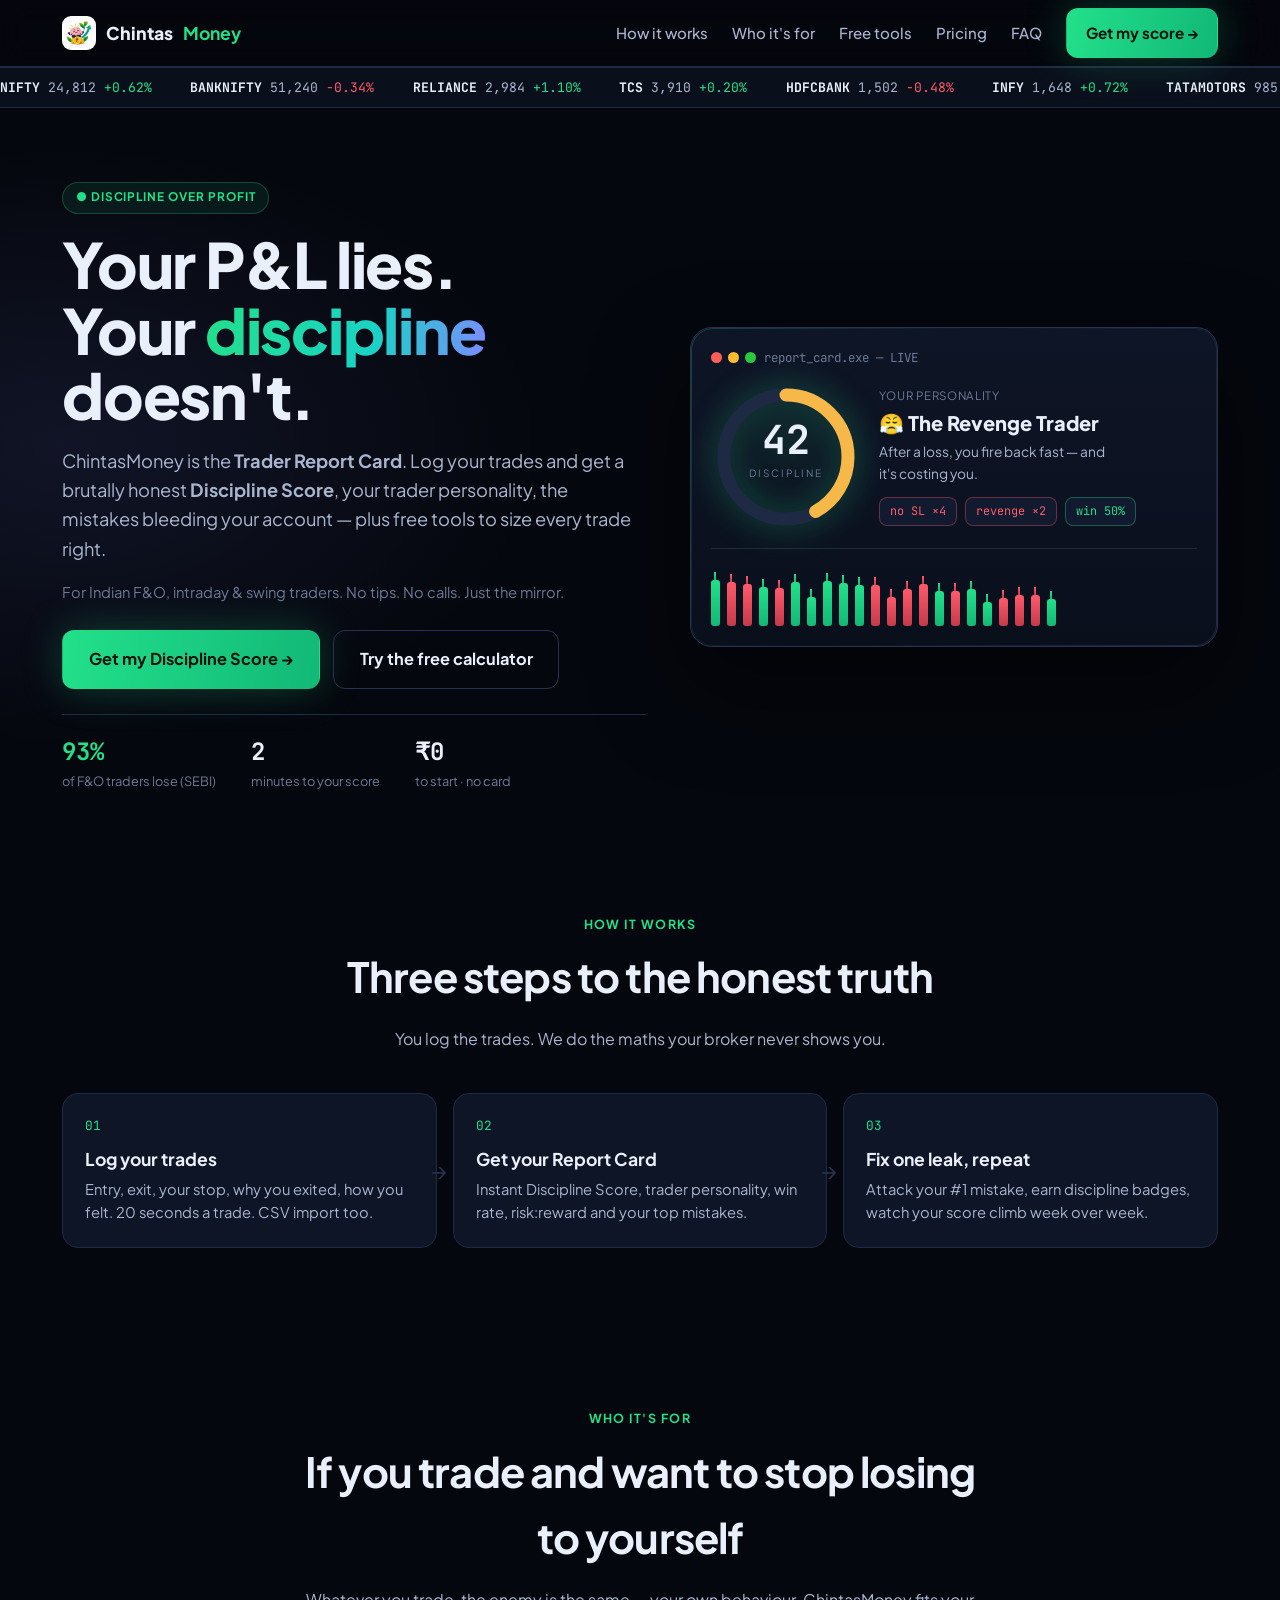
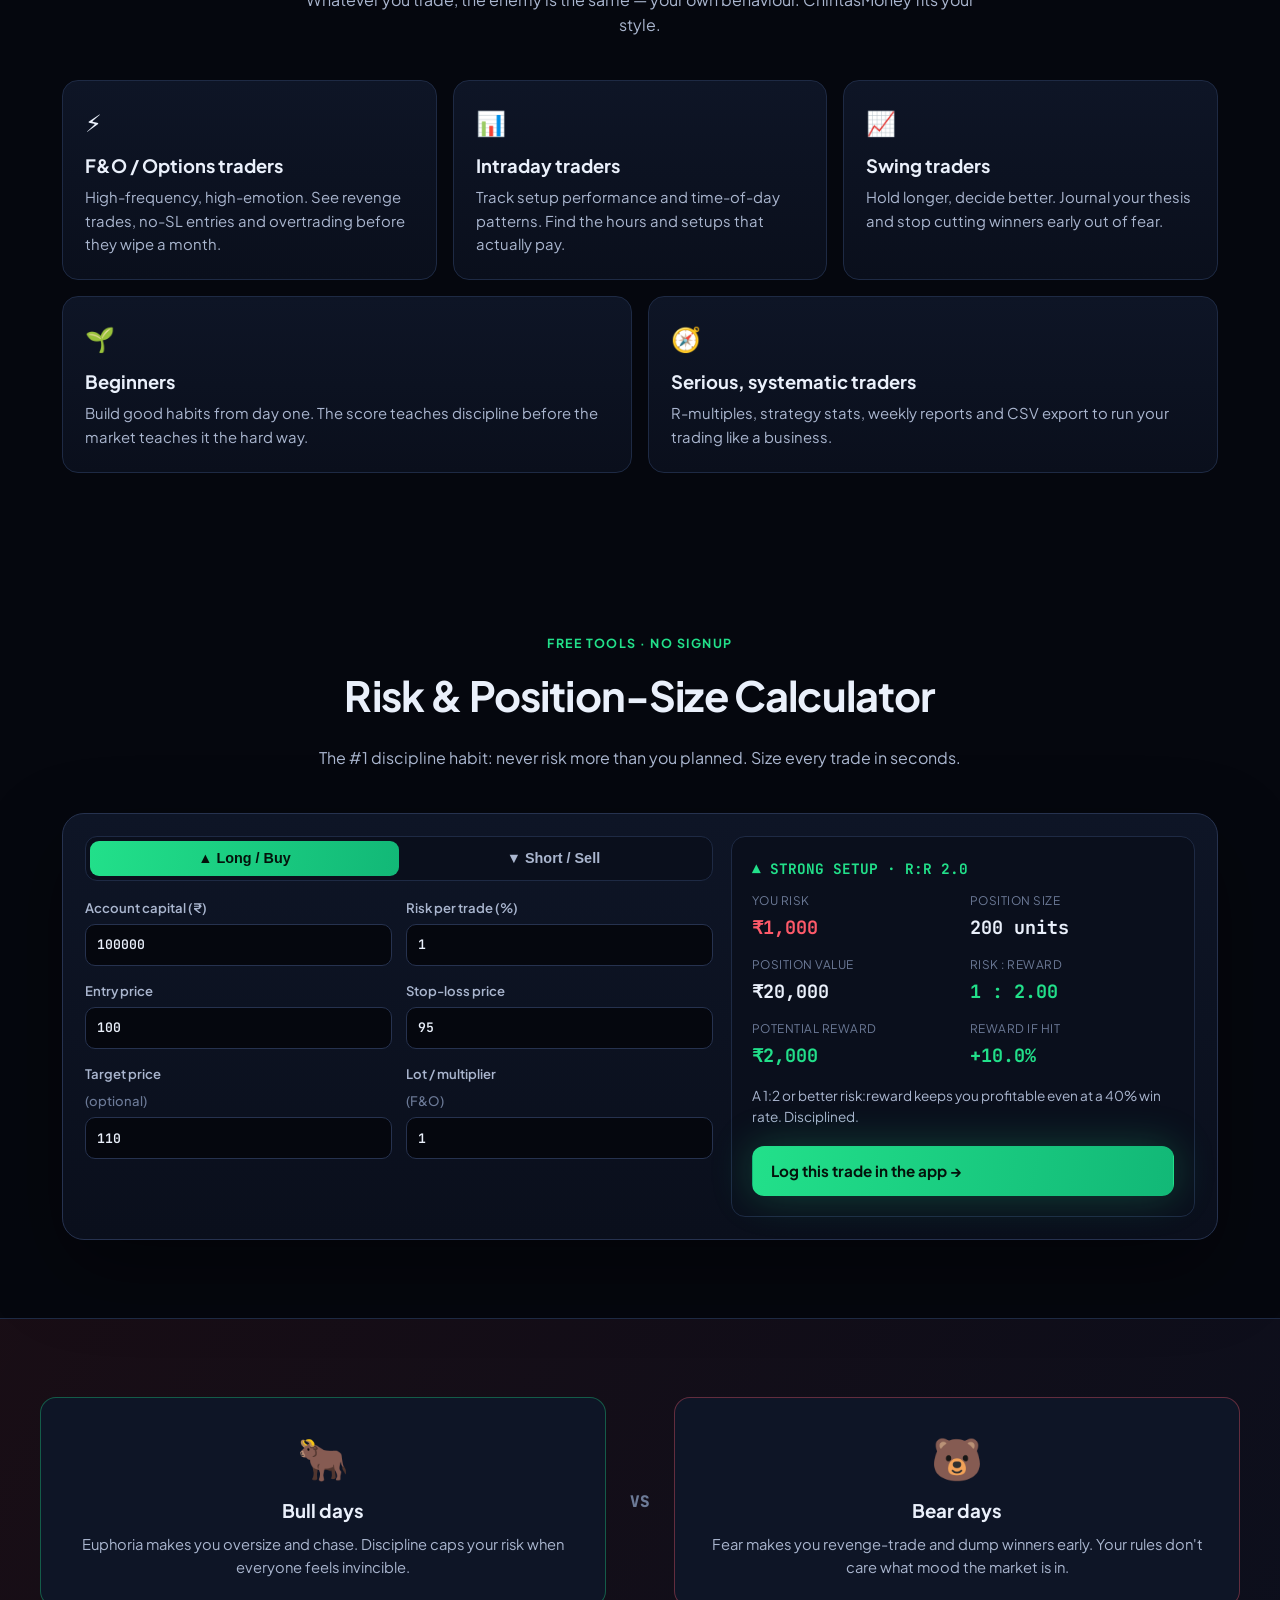
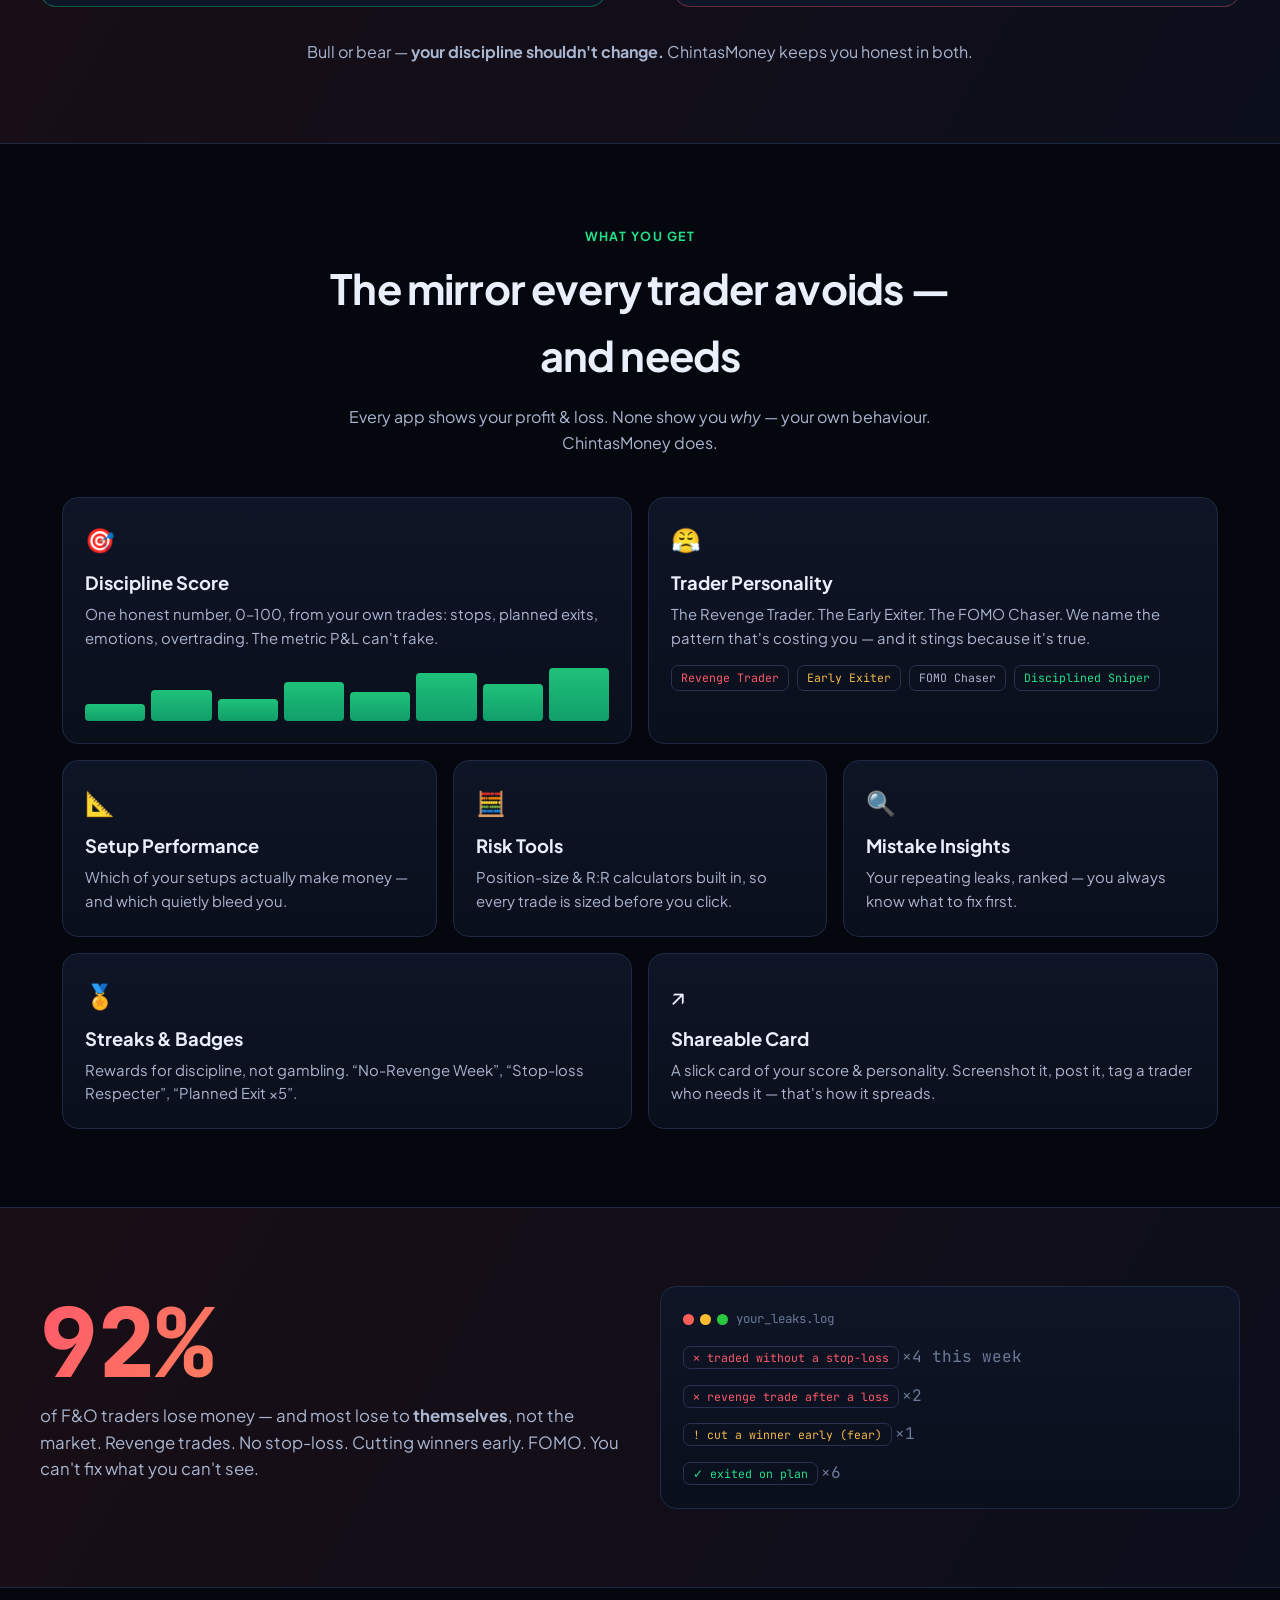
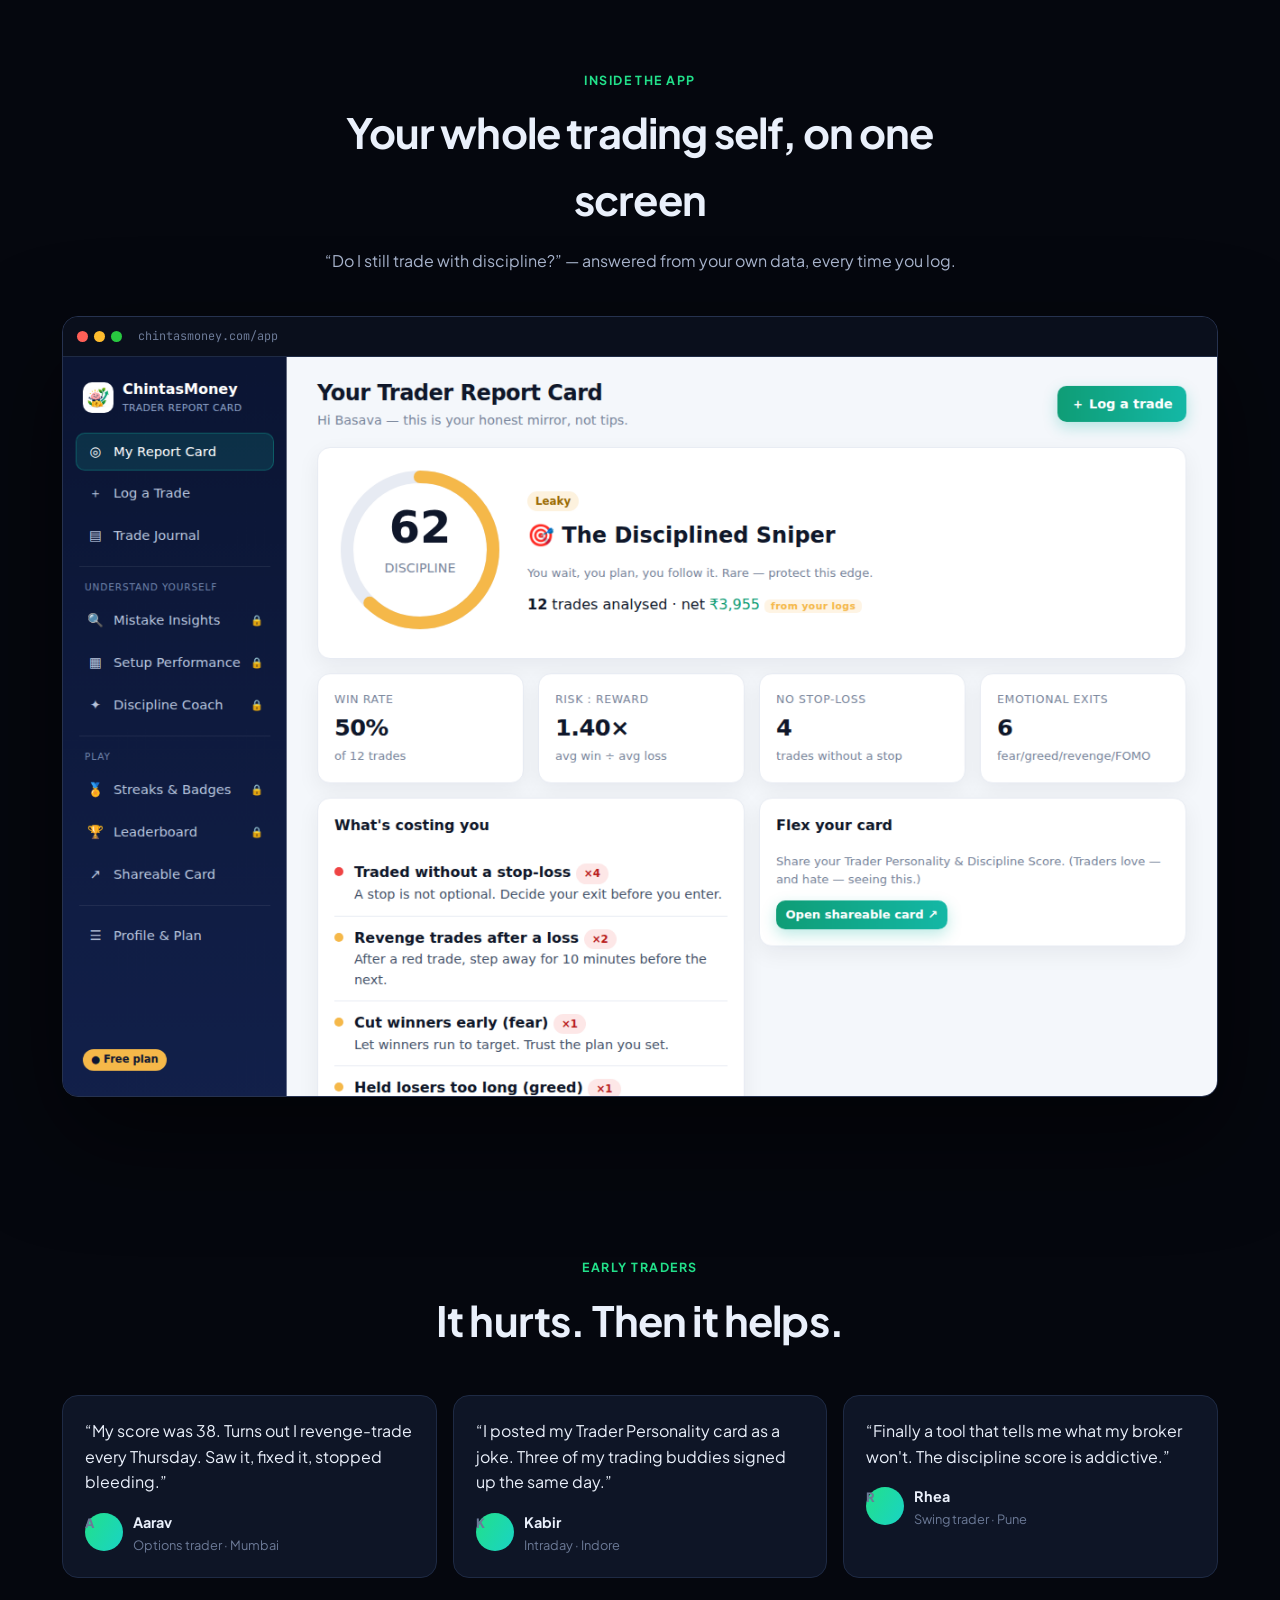
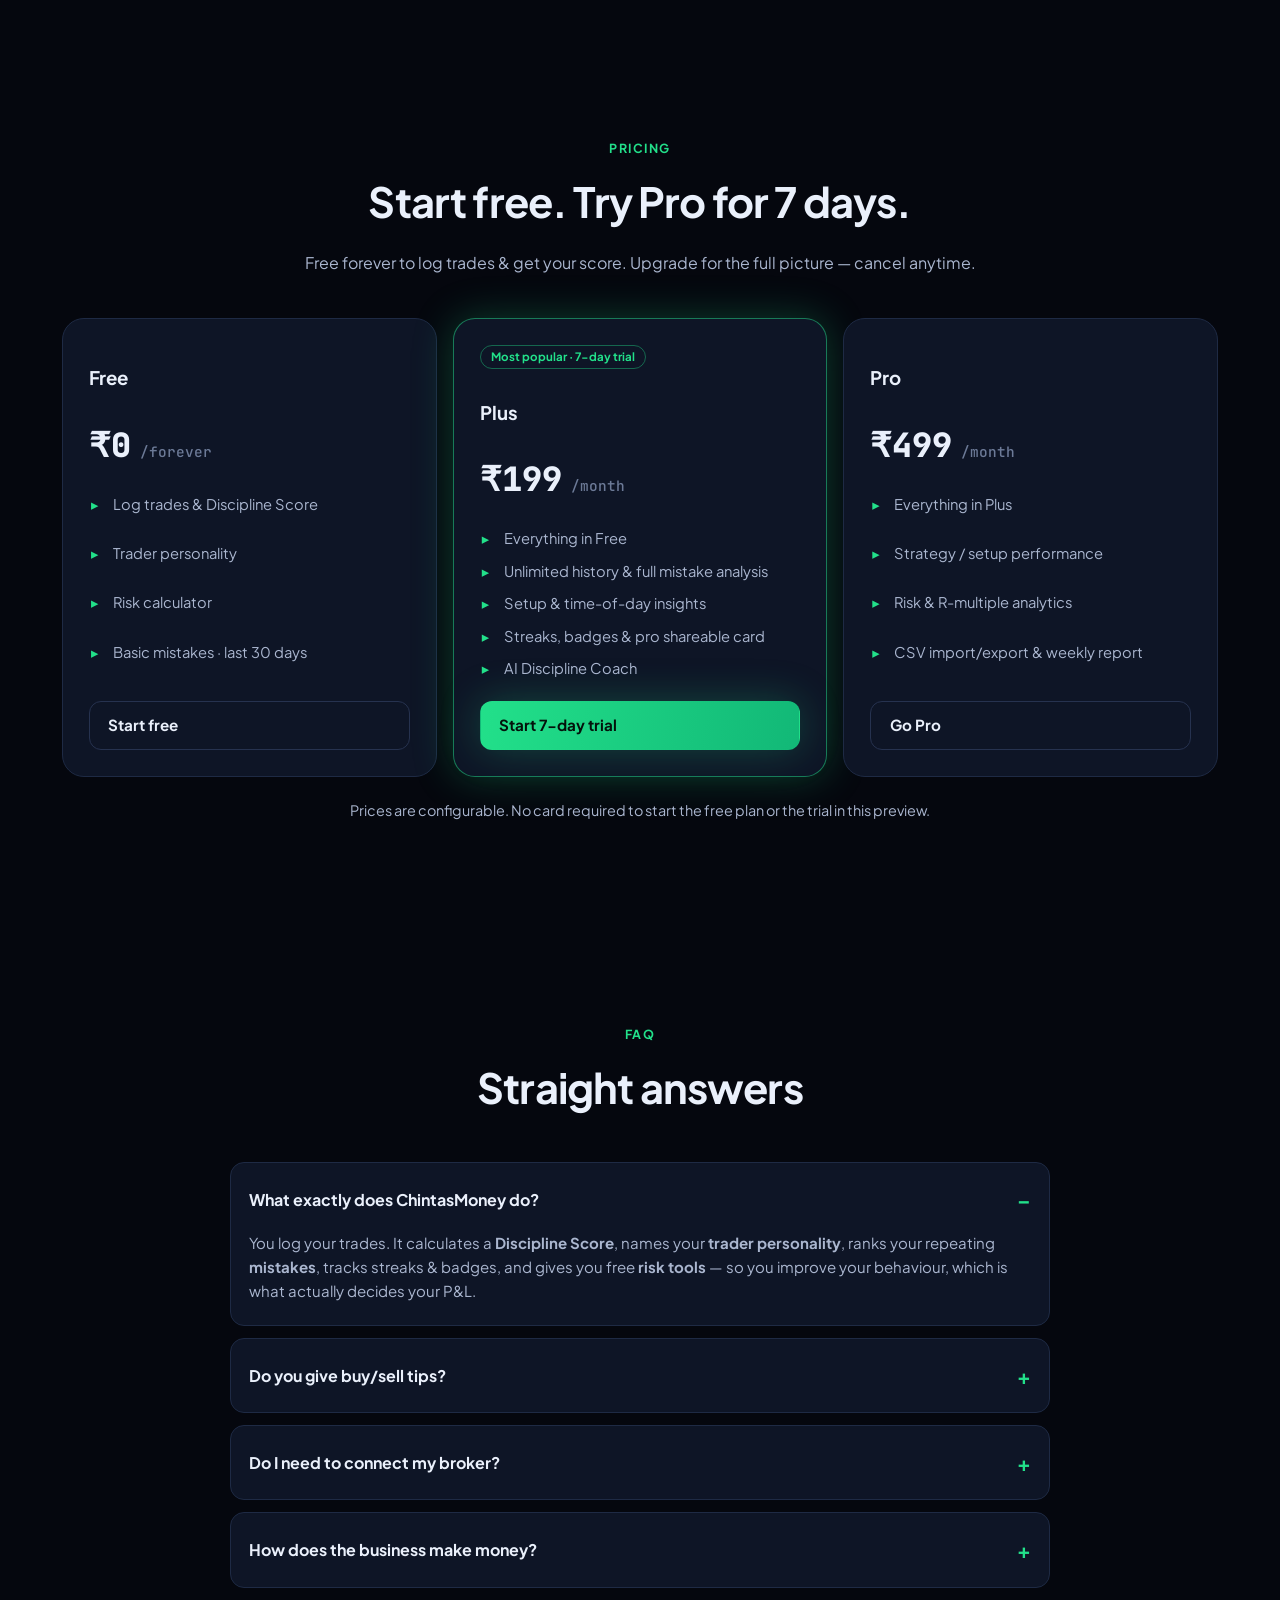
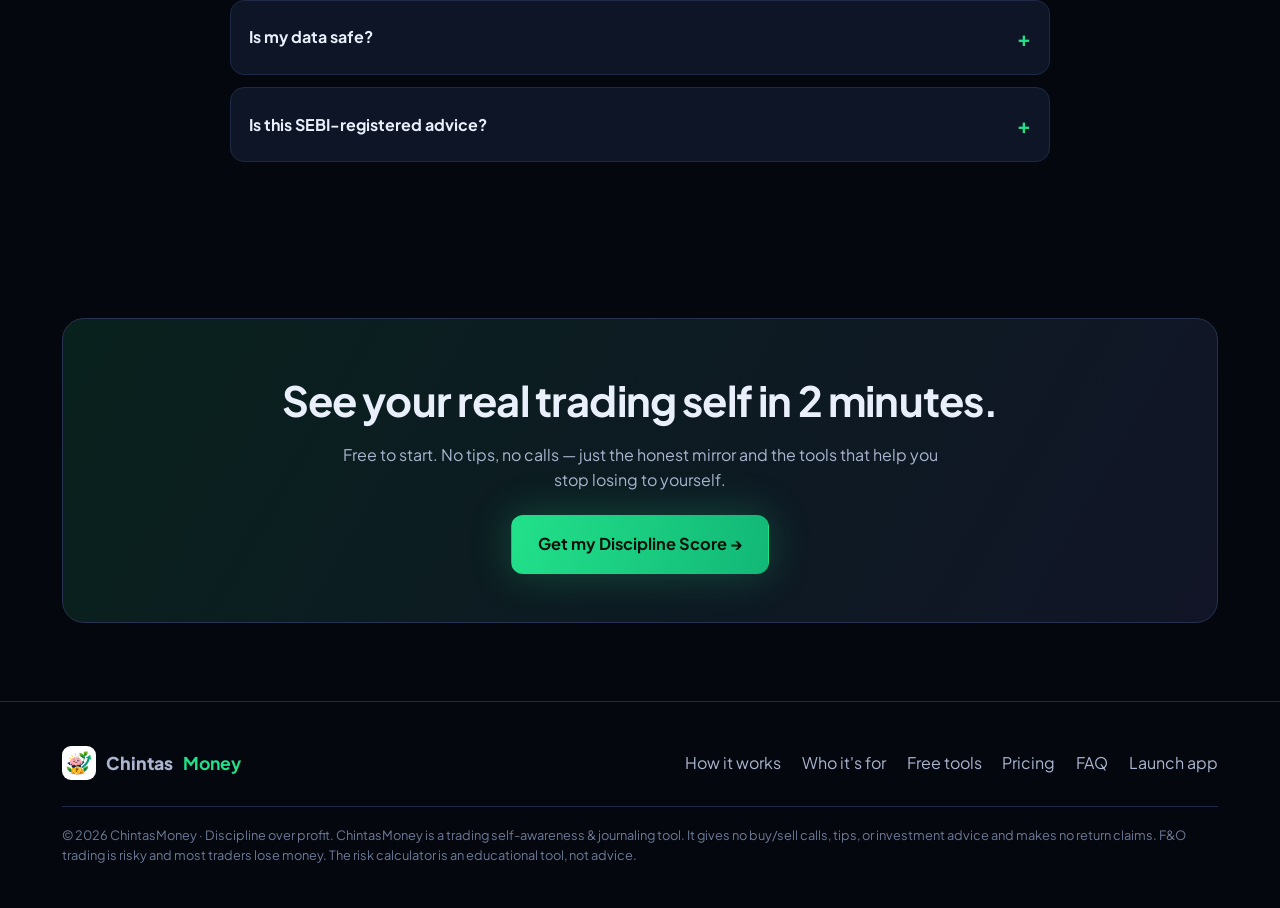
==== commit 6e6b855a: "Final sellable version: free risk calculator, bull/bear, who-it's-for, 7-day trial - Free Risk & Pos" ====
--- a/index.html
+++ b/index.html
@@ -3,13 +3,13 @@
 <head>
   <meta charset="UTF-8" />
   <meta name="viewport" content="width=device-width, initial-scale=1.0" />
-  <meta name="description" content="ChintasMoney — the Trader Report Card. Log your trades, get a brutally honest Discipline Score, find the mistakes bleeding your account. Discipline over profit." />
+  <meta name="description" content="ChintasMoney — the Trader Report Card. Log your trades, get a brutally honest Discipline Score, use free trader tools. Discipline over profit. Built for Indian F&O, intraday & swing traders." />
   <title>ChintasMoney — The Trader Report Card</title>
   <meta name="theme-color" content="#05070e" />
   <link rel="icon" href="assets/favicon.png" />
   <link rel="apple-touch-icon" href="assets/apple-touch-icon.png" />
   <meta property="og:title" content="ChintasMoney — The Trader Report Card" />
-  <meta property="og:description" content="Your P&L lies. Your discipline doesn't. Get your Discipline Score in 2 minutes." />
+  <meta property="og:description" content="Your P&L lies. Your discipline doesn't. Get your Discipline Score + free risk calculator in 2 minutes." />
   <link rel="preconnect" href="https://fonts.googleapis.com" />
   <link rel="preconnect" href="https://fonts.gstatic.com" crossorigin />
   <link href="https://fonts.googleapis.com/css2?family=Plus+Jakarta+Sans:wght@400;500;600;700;800&family=JetBrains+Mono:wght@400;600;700&display=swap" rel="stylesheet" />
@@ -22,7 +22,8 @@
       <a href="#top" class="brand"><img src="assets/logo.png" alt="ChintasMoney" /> Chintas<b>Money</b></a>
       <nav class="nav-links" id="navLinks">
         <a href="#how">How it works</a>
-        <a href="#features">Features</a>
+        <a href="#who">Who it's for</a>
+        <a href="#calc">Free tools</a>
         <a href="#pricing">Pricing</a>
         <a href="#faq">FAQ</a>
         <a href="app/index.html" class="btn btn-primary">Get my score →</a>
@@ -32,9 +33,7 @@
   </header>
 
   <!-- Ticker -->
-  <div class="ticker">
-    <div class="track" id="ticker"></div>
-  </div>
+  <div class="ticker"><div class="track" id="ticker"></div></div>
 
   <!-- Hero -->
   <section class="hero" id="top">
@@ -42,14 +41,14 @@
       <div class="reveal">
         <span class="pill">● Discipline over profit</span>
         <h1>Your P&amp;L lies.<br/>Your <span class="grad">discipline</span> doesn't.</h1>
-        <p class="lead">ChintasMoney is the <b>Trader Report Card</b>. Log your trades and get a brutally honest <b>Discipline Score</b>, your trader personality, and the exact mistakes bleeding your account.</p>
-        <p class="who">Built for F&amp;O, intraday &amp; swing traders. No tips. No calls. Just the mirror.</p>
+        <p class="lead">ChintasMoney is the <b>Trader Report Card</b>. Log your trades and get a brutally honest <b>Discipline Score</b>, your trader personality, the mistakes bleeding your account — plus free tools to size every trade right.</p>
+        <p class="who">For Indian F&amp;O, intraday &amp; swing traders. No tips. No calls. Just the mirror.</p>
         <div class="hero-cta">
           <a href="app/index.html" class="btn btn-primary btn-lg">Get my Discipline Score →</a>
-          <a href="#how" class="btn btn-ghost btn-lg">See how it works</a>
+          <a href="#calc" class="btn btn-ghost btn-lg">Try the free calculator</a>
         </div>
         <div class="stats">
-          <div class="s"><b class="up" data-count="93">0</b><span>% of F&amp;O traders lose (SEBI)</span></div>
+          <div class="s"><b class="up" data-count="93" data-suffix="%">0</b><span>of F&amp;O traders lose (SEBI)</span></div>
           <div class="s"><b data-count="2">0</b><span>minutes to your score</span></div>
           <div class="s"><b>₹0</b><span>to start · no card</span></div>
         </div>
@@ -69,11 +68,7 @@
               <div class="lbl">Your personality</div>
               <div class="persona">😤 The Revenge Trader</div>
               <div class="sub">After a loss, you fire back fast — and it's costing you.</div>
-              <div class="chips">
-                <span class="chip r">no SL ×4</span>
-                <span class="chip r">revenge ×2</span>
-                <span class="chip g">win 50%</span>
-              </div>
+              <div class="chips"><span class="chip r">no SL ×4</span><span class="chip r">revenge ×2</span><span class="chip g">win 50%</span></div>
             </div>
           </div>
           <div class="candles" id="candles"></div>
@@ -85,11 +80,7 @@
   <!-- How it works -->
   <section class="section" id="how">
     <div class="container">
-      <div class="center reveal">
-        <span class="eyebrow">How it works</span>
-        <h2>Three steps to the honest truth</h2>
-        <p class="sub">You log the trades. We do the maths your broker never shows you.</p>
-      </div>
+      <div class="center reveal"><span class="eyebrow">How it works</span><h2>Three steps to the honest truth</h2><p class="sub">You log the trades. We do the maths your broker never shows you.</p></div>
       <div class="steps">
         <div class="step reveal"><div class="n">01</div><h3>Log your trades</h3><p>Entry, exit, your stop, why you exited, how you felt. 20 seconds a trade. CSV import too.</p><span class="arrow">→</span></div>
         <div class="step reveal"><div class="n">02</div><h3>Get your Report Card</h3><p>Instant Discipline Score, trader personality, win rate, risk:reward and your top mistakes.</p><span class="arrow">→</span></div>
@@ -98,37 +89,84 @@
     </div>
   </section>
 
-  <!-- Bento features -->
+  <!-- Who it's for -->
+  <section class="section" id="who">
+    <div class="container">
+      <div class="center reveal"><span class="eyebrow">Who it's for</span><h2>If you trade and want to stop losing to yourself</h2><p class="sub">Whatever you trade, the enemy is the same — your own behaviour. ChintasMoney fits your style.</p></div>
+      <div class="bento">
+        <div class="card col-2 reveal"><div class="ic">⚡</div><h3>F&amp;O / Options traders</h3><p>High-frequency, high-emotion. See revenge trades, no-SL entries and overtrading before they wipe a month.</p></div>
+        <div class="card col-2 reveal"><div class="ic">📊</div><h3>Intraday traders</h3><p>Track setup performance and time-of-day patterns. Find the hours and setups that actually pay.</p></div>
+        <div class="card col-2 reveal"><div class="ic">📈</div><h3>Swing traders</h3><p>Hold longer, decide better. Journal your thesis and stop cutting winners early out of fear.</p></div>
+        <div class="card col-3 reveal"><div class="ic">🌱</div><h3>Beginners</h3><p>Build good habits from day one. The score teaches discipline before the market teaches it the hard way.</p></div>
+        <div class="card col-3 reveal"><div class="ic">🧭</div><h3>Serious, systematic traders</h3><p>R-multiples, strategy stats, weekly reports and CSV export to run your trading like a business.</p></div>
+      </div>
+    </div>
+  </section>
+
+  <!-- Free Calculator (lead magnet) -->
+  <section class="section" id="calc">
+    <div class="container">
+      <div class="center reveal"><span class="eyebrow">Free tools · no signup</span><h2>Risk &amp; Position-Size Calculator</h2><p class="sub">The #1 discipline habit: never risk more than you planned. Size every trade in seconds.</p></div>
+      <div class="calc reveal">
+        <form class="calc-form" id="calcForm" novalidate>
+          <div class="seg" role="tablist">
+            <button type="button" class="seg-btn active" data-side="long" id="segLong">▲ Long / Buy</button>
+            <button type="button" class="seg-btn" data-side="short" id="segShort">▼ Short / Sell</button>
+          </div>
+          <div class="grid2">
+            <label>Account capital (₹)<input type="number" id="cCapital" value="100000" min="0" inputmode="decimal"></label>
+            <label>Risk per trade (%)<input type="number" id="cRisk" value="1" min="0" step="0.1" inputmode="decimal"></label>
+            <label>Entry price<input type="number" id="cEntry" value="100" min="0" step="0.05" inputmode="decimal"></label>
+            <label>Stop-loss price<input type="number" id="cStop" value="95" min="0" step="0.05" inputmode="decimal"></label>
+            <label>Target price <span class="opt">(optional)</span><input type="number" id="cTarget" value="110" min="0" step="0.05" inputmode="decimal"></label>
+            <label>Lot / multiplier <span class="opt">(F&amp;O)</span><input type="number" id="cLot" value="1" min="1" step="1" inputmode="numeric"></label>
+          </div>
+        </form>
+        <div class="calc-out" id="calcOut">
+          <div class="verdict" id="cVerdict"><span class="bull">▲ BULL SETUP</span></div>
+          <div class="out-grid">
+            <div class="o"><span class="lbl">You risk</span><b id="oRisk" class="mono down">₹1,000</b></div>
+            <div class="o"><span class="lbl">Position size</span><b id="oQty" class="mono">200 units</b></div>
+            <div class="o"><span class="lbl">Position value</span><b id="oValue" class="mono">₹20,000</b></div>
+            <div class="o"><span class="lbl">Risk : Reward</span><b id="oRR" class="mono up">1 : 2.0</b></div>
+            <div class="o"><span class="lbl">Potential reward</span><b id="oReward" class="mono up">₹2,000</b></div>
+            <div class="o"><span class="lbl">Reward if hit</span><b id="oRewardPct" class="mono up">+2.0%</b></div>
+          </div>
+          <p class="calc-note" id="cNote">A 1:2 or better risk:reward keeps you profitable even at a 40% win rate.</p>
+          <a href="app/index.html" class="btn btn-primary" style="margin-top:6px">Log this trade in the app →</a>
+        </div>
+      </div>
+    </div>
+  </section>
+
+  <!-- Bull & Bear band -->
+  <section class="band">
+    <div class="container section bullbear reveal">
+      <div class="bb bull-side">
+        <div class="bb-ic">🐂</div><h3>Bull days</h3>
+        <p>Euphoria makes you oversize and chase. Discipline caps your risk when everyone feels invincible.</p>
+      </div>
+      <div class="bb-vs">VS</div>
+      <div class="bb bear-side">
+        <div class="bb-ic">🐻</div><h3>Bear days</h3>
+        <p>Fear makes you revenge-trade and dump winners early. Your rules don't care what mood the market is in.</p>
+      </div>
+      <p class="bb-tag">Bull or bear — <b>your discipline shouldn't change.</b> ChintasMoney keeps you honest in both.</p>
+    </div>
+  </section>
+
+  <!-- Features bento -->
   <section class="section" id="features">
     <div class="container">
-      <div class="center reveal">
-        <span class="eyebrow">What you get</span>
-        <h2>The mirror every trader avoids — and needs</h2>
-        <p class="sub">Every app shows your profit &amp; loss. None show you <em>why</em> — your own behaviour. ChintasMoney does.</p>
-      </div>
+      <div class="center reveal"><span class="eyebrow">What you get</span><h2>The mirror every trader avoids — and needs</h2><p class="sub">Every app shows your profit &amp; loss. None show you <em>why</em> — your own behaviour. ChintasMoney does.</p></div>
       <div class="bento">
-        <div class="card col-3 reveal">
-          <div class="ic">🎯</div><h3>Discipline Score</h3>
-          <p>One honest number, 0–100, built from your own trades: stops, planned exits, emotions, overtrading. The metric P&amp;L can't fake.</p>
-          <div class="mini-bars"><i style="height:30%"></i><i style="height:55%"></i><i style="height:40%"></i><i style="height:70%"></i><i style="height:52%"></i><i style="height:85%"></i><i style="height:66%"></i><i style="height:95%"></i></div>
-        </div>
-        <div class="card col-3 reveal">
-          <div class="ic">😤</div><h3>Trader Personality</h3>
-          <p>The Revenge Trader. The Early Exiter. The FOMO Chaser. We name the pattern that's costing you — and it stings because it's true.</p>
-          <div class="tagrow"><span class="tag r">Revenge Trader</span><span class="tag y">Early Exiter</span><span class="tag">FOMO Chaser</span><span class="tag g">Disciplined Sniper</span></div>
-        </div>
-        <div class="card col-2 reveal">
-          <div class="ic">🔍</div><h3>Mistake Insights</h3>
-          <p>Your repeating leaks, ranked — so you know exactly what to fix first.</p>
-        </div>
-        <div class="card col-2 reveal">
-          <div class="ic">🏅</div><h3>Streaks &amp; Badges</h3>
-          <p>Rewards for discipline, not gambling. “No-Revenge Week”, “Stop-loss Respecter”.</p>
-        </div>
-        <div class="card col-2 reveal">
-          <div class="ic">↗</div><h3>Shareable Card</h3>
-          <p>A slick card of your score &amp; personality. Screenshot it. Tag a trader who needs it.</p>
-        </div>
+        <div class="card col-3 reveal"><div class="ic">🎯</div><h3>Discipline Score</h3><p>One honest number, 0–100, from your own trades: stops, planned exits, emotions, overtrading. The metric P&amp;L can't fake.</p><div class="mini-bars"><i style="height:30%"></i><i style="height:55%"></i><i style="height:40%"></i><i style="height:70%"></i><i style="height:52%"></i><i style="height:85%"></i><i style="height:66%"></i><i style="height:95%"></i></div></div>
+        <div class="card col-3 reveal"><div class="ic">😤</div><h3>Trader Personality</h3><p>The Revenge Trader. The Early Exiter. The FOMO Chaser. We name the pattern that's costing you — and it stings because it's true.</p><div class="tagrow"><span class="tag r">Revenge Trader</span><span class="tag y">Early Exiter</span><span class="tag">FOMO Chaser</span><span class="tag g">Disciplined Sniper</span></div></div>
+        <div class="card col-2 reveal"><div class="ic">📐</div><h3>Setup Performance</h3><p>Which of your setups actually make money — and which quietly bleed you.</p></div>
+        <div class="card col-2 reveal"><div class="ic">🧮</div><h3>Risk Tools</h3><p>Position-size &amp; R:R calculators built in, so every trade is sized before you click.</p></div>
+        <div class="card col-2 reveal"><div class="ic">🔍</div><h3>Mistake Insights</h3><p>Your repeating leaks, ranked — you always know what to fix first.</p></div>
+        <div class="card col-3 reveal"><div class="ic">🏅</div><h3>Streaks &amp; Badges</h3><p>Rewards for discipline, not gambling. “No-Revenge Week”, “Stop-loss Respecter”, “Planned Exit ×5”.</p></div>
+        <div class="card col-3 reveal"><div class="ic">↗</div><h3>Shareable Card</h3><p>A slick card of your score &amp; personality. Screenshot it, post it, tag a trader who needs it — that's how it spreads.</p></div>
       </div>
     </div>
   </section>
@@ -157,17 +195,8 @@
   <!-- Product preview -->
   <section class="section">
     <div class="container">
-      <div class="center reveal">
-        <span class="eyebrow">Inside the app</span>
-        <h2>Your whole trading self, on one screen</h2>
-        <p class="sub">“Do I still trade with discipline?” — answered from your own data, every time you log.</p>
-      </div>
-      <div class="preview reveal">
-        <div class="frame">
-          <div class="bar"><span class="dot3"><i></i><i></i><i></i></span><span class="url">chintasmoney.com/app</span></div>
-          <img src="assets/app-shot.png" alt="ChintasMoney Trader Report Card dashboard" loading="lazy" />
-        </div>
-      </div>
+      <div class="center reveal"><span class="eyebrow">Inside the app</span><h2>Your whole trading self, on one screen</h2><p class="sub">“Do I still trade with discipline?” — answered from your own data, every time you log.</p></div>
+      <div class="preview reveal"><div class="frame"><div class="bar"><span class="dot3"><i></i><i></i><i></i></span><span class="url">chintasmoney.com/app</span></div><img src="assets/app-shot.png" alt="ChintasMoney Trader Report Card dashboard" loading="lazy" /></div></div>
     </div>
   </section>
 
@@ -186,25 +215,26 @@
   <!-- Pricing -->
   <section class="section" id="pricing">
     <div class="container">
-      <div class="center reveal"><span class="eyebrow">Pricing</span><h2>Start free. Upgrade when it clicks.</h2><p class="sub">Prices are configurable — no card needed to start.</p></div>
+      <div class="center reveal"><span class="eyebrow">Pricing</span><h2>Start free. Try Pro for 7 days.</h2><p class="sub">Free forever to log trades &amp; get your score. Upgrade for the full picture — cancel anytime.</p></div>
       <div class="plans">
         <div class="plan reveal">
           <h3>Free</h3><div class="amt">₹0<span> /forever</span></div>
-          <ul><li>Log trades &amp; Discipline Score</li><li>Trader personality</li><li>Basic mistakes · last 30 days</li></ul>
+          <ul><li>Log trades &amp; Discipline Score</li><li>Trader personality</li><li>Risk calculator</li><li>Basic mistakes · last 30 days</li></ul>
           <a href="app/index.html" class="btn btn-ghost">Start free</a>
         </div>
         <div class="plan feat reveal">
-          <span class="badge">Most popular</span>
+          <span class="badge">Most popular · 7-day trial</span>
           <h3>Plus</h3><div class="amt">₹199<span> /month</span></div>
-          <ul><li>Unlimited history &amp; full mistake analysis</li><li>Setup &amp; time-of-day insights</li><li>Streaks, badges &amp; pro shareable card</li><li>AI Discipline Coach</li></ul>
-          <a href="app/index.html" class="btn btn-primary">Choose Plus</a>
+          <ul><li>Everything in Free</li><li>Unlimited history &amp; full mistake analysis</li><li>Setup &amp; time-of-day insights</li><li>Streaks, badges &amp; pro shareable card</li><li>AI Discipline Coach</li></ul>
+          <a href="app/index.html" class="btn btn-primary">Start 7-day trial</a>
         </div>
         <div class="plan reveal">
           <h3>Pro</h3><div class="amt">₹499<span> /month</span></div>
-          <ul><li>Strategy / setup performance</li><li>Risk &amp; R-multiple analytics</li><li>CSV import/export &amp; weekly report</li></ul>
+          <ul><li>Everything in Plus</li><li>Strategy / setup performance</li><li>Risk &amp; R-multiple analytics</li><li>CSV import/export &amp; weekly report</li></ul>
           <a href="app/index.html" class="btn btn-ghost">Go Pro</a>
         </div>
       </div>
+      <p class="center sub" style="margin-top:22px;font-size:.9rem">Prices are configurable. No card required to start the free plan or the trial in this preview.</p>
     </div>
   </section>
 
@@ -213,31 +243,30 @@
     <div class="container">
       <div class="center reveal"><span class="eyebrow">FAQ</span><h2>Straight answers</h2></div>
       <div class="faq reveal">
-        <details><summary>Do you give buy/sell tips?</summary><p>No. Never. ChintasMoney gives zero trading calls, tips, or investment advice. It's a self-awareness and journaling tool that mirrors <em>your</em> behaviour — nothing more.</p></details>
-        <details><summary>Do I need to connect my broker?</summary><p>No. You log your trades yourself (or import a CSV). That's the point — your data, your mirror. No broker login, no market-data fees.</p></details>
-        <details><summary>What is the Discipline Score?</summary><p>A transparent 0–100 score built from your own trades: did you set a stop, follow your plan, trade on emotion, or overtrade? We show exactly how it's calculated.</p></details>
-        <details><summary>Is my data safe?</summary><p>In this version your data stays on your own device. Nothing is sold, and there are no ads.</p></details>
+        <details open><summary>What exactly does ChintasMoney do?</summary><p>You log your trades. It calculates a <b>Discipline Score</b>, names your <b>trader personality</b>, ranks your repeating <b>mistakes</b>, tracks streaks &amp; badges, and gives you free <b>risk tools</b> — so you improve your behaviour, which is what actually decides your P&amp;L.</p></details>
+        <details><summary>Do you give buy/sell tips?</summary><p>No. Never. Zero trading calls, tips, or investment advice. It's a self-awareness &amp; journaling tool that mirrors <em>your</em> behaviour — nothing more.</p></details>
+        <details><summary>Do I need to connect my broker?</summary><p>No. You log trades yourself or import a CSV. Your data, your mirror. No broker login, no market-data fees.</p></details>
+        <details><summary>How does the business make money?</summary><p>Simple subscriptions — Free forever, Plus ₹199/mo, Pro ₹499/mo, with a 7-day Pro trial. We sell <b>intelligence and clarity</b>, never your data, and never trading products.</p></details>
+        <details><summary>Is my data safe?</summary><p>In this version your data stays on your own device. Nothing is sold and there are no ads.</p></details>
         <details><summary>Is this SEBI-registered advice?</summary><p>No. It is not investment advice and makes no return claims. F&amp;O trading is risky and most traders lose money.</p></details>
       </div>
     </div>
   </section>
 
   <!-- CTA -->
-  <section class="section"><div class="container">
-    <div class="cta-band reveal">
-      <h2>See your real trading self in 2 minutes.</h2>
-      <p>Free to start. No tips, no calls — just the honest mirror that helps you stop losing to yourself.</p>
-      <a href="app/index.html" class="btn btn-primary btn-lg">Get my Discipline Score →</a>
-    </div>
-  </div></section>
+  <section class="section"><div class="container"><div class="cta-band reveal">
+    <h2>See your real trading self in 2 minutes.</h2>
+    <p>Free to start. No tips, no calls — just the honest mirror and the tools that help you stop losing to yourself.</p>
+    <a href="app/index.html" class="btn btn-primary btn-lg">Get my Discipline Score →</a>
+  </div></div></section>
 
   <!-- Footer -->
   <footer class="footer"><div class="container">
     <div class="foot-grid">
       <a href="#top" class="brand"><img src="assets/logo.png" alt="" /> Chintas<b>Money</b></a>
-      <nav><a href="#how">How it works</a><a href="#features">Features</a><a href="#pricing">Pricing</a><a href="#faq">FAQ</a><a href="app/index.html">Launch app</a></nav>
-    </div>
-    <p class="disclaimer">© <span id="year"></span> ChintasMoney · Discipline over profit. ChintasMoney is a trading self-awareness &amp; journaling tool. It gives no buy/sell calls, tips, or investment advice and makes no return claims. F&amp;O trading is risky and most traders lose money.</p>
+      <nav><a href="#how">How it works</a><a href="#who">Who it's for</a><a href="#calc">Free tools</a><a href="#pricing">Pricing</a><a href="#faq">FAQ</a><a href="app/index.html">Launch app</a></nav>
+    </div>
+    <p class="disclaimer">© <span id="year"></span> ChintasMoney · Discipline over profit. ChintasMoney is a trading self-awareness &amp; journaling tool. It gives no buy/sell calls, tips, or investment advice and makes no return claims. F&amp;O trading is risky and most traders lose money. The risk calculator is an educational tool, not advice.</p>
   </div></footer>
 
   <script src="script.js"></script>
--- a/styles.css
+++ b/styles.css
@@ -186,8 +186,41 @@
 .foot-grid nav a:hover{color:var(--green)}
 .disclaimer{margin-top:26px;padding-top:18px;border-top:1px solid var(--line);font-size:.8rem;color:var(--muted)}
 
+/* Calculator */
+.calc{display:grid;grid-template-columns:1.15fr .85fr;gap:18px;background:linear-gradient(180deg,var(--panel),var(--bg-2));border:1px solid var(--line-2);border-radius:var(--radius-lg);padding:22px;box-shadow:0 30px 80px rgba(0,0,0,.4)}
+.calc-form .seg{display:flex;background:var(--bg-2);border:1px solid var(--line);border-radius:12px;padding:4px;margin-bottom:16px}
+.seg-btn{flex:1;background:transparent;border:0;color:var(--ink-soft);font-weight:700;font-size:.9rem;padding:.6rem;border-radius:9px;cursor:pointer;transition:.15s}
+.seg-btn.active{color:#04120b;background:linear-gradient(100deg,var(--green),var(--green-2))}
+.seg-btn.active.bear{color:#170608;background:linear-gradient(100deg,var(--red),#c53a48)}
+.grid2{display:grid;grid-template-columns:1fr 1fr;gap:14px}
+.calc label{display:flex;flex-direction:column;gap:6px;font-size:.82rem;color:var(--ink-soft);font-weight:600}
+.calc .opt{color:var(--muted);font-weight:500}
+.calc input{background:var(--bg);border:1px solid var(--line-2);color:var(--ink);border-radius:10px;padding:.6rem .7rem;font:inherit;font-family:var(--mono)}
+.calc input:focus{outline:2px solid var(--green);border-color:transparent}
+.calc-out{background:var(--bg-2);border:1px solid var(--line);border-radius:14px;padding:20px;display:flex;flex-direction:column;gap:12px}
+.verdict{font-family:var(--mono);font-weight:700;font-size:.9rem}
+.verdict .bull{color:var(--green)} .verdict .bear{color:var(--red)} .verdict .warn{color:var(--gold)}
+.out-grid{display:grid;grid-template-columns:1fr 1fr;gap:14px}
+.out-grid .o{display:flex;flex-direction:column;gap:2px}
+.out-grid .lbl{color:var(--muted);font-size:.74rem;text-transform:uppercase;letter-spacing:.04em}
+.out-grid b{font-size:1.15rem}
+.calc-note{color:var(--ink-soft);font-size:.85rem;margin:2px 0 0}
+
+/* Bull & Bear band */
+.bullbear{display:grid;grid-template-columns:1fr auto 1fr;gap:24px;align-items:center;text-align:center}
+.bb{background:var(--panel);border:1px solid var(--line);border-radius:var(--radius);padding:26px}
+.bb-ic{font-size:2.6rem}
+.bb h3{margin:.4rem 0}
+.bb p{color:var(--ink-soft);margin:0;font-size:.92rem}
+.bull-side{border-color:rgba(34,224,138,.35)} .bear-side{border-color:rgba(255,90,106,.35)}
+.bb-vs{font-family:var(--mono);font-weight:800;color:var(--muted)}
+.bb-tag{grid-column:1/-1;margin:8px 0 0;color:var(--ink-soft)}
+
 /* Responsive */
 @media(max-width:920px){
+  .calc{grid-template-columns:1fr}
+  .bullbear{grid-template-columns:1fr}
+  .bb-vs{padding:6px}
   .hero-grid,.band-grid{grid-template-columns:1fr}
   .steps,.quotes,.plans{grid-template-columns:1fr}
   .bento{grid-template-columns:repeat(2,1fr)}
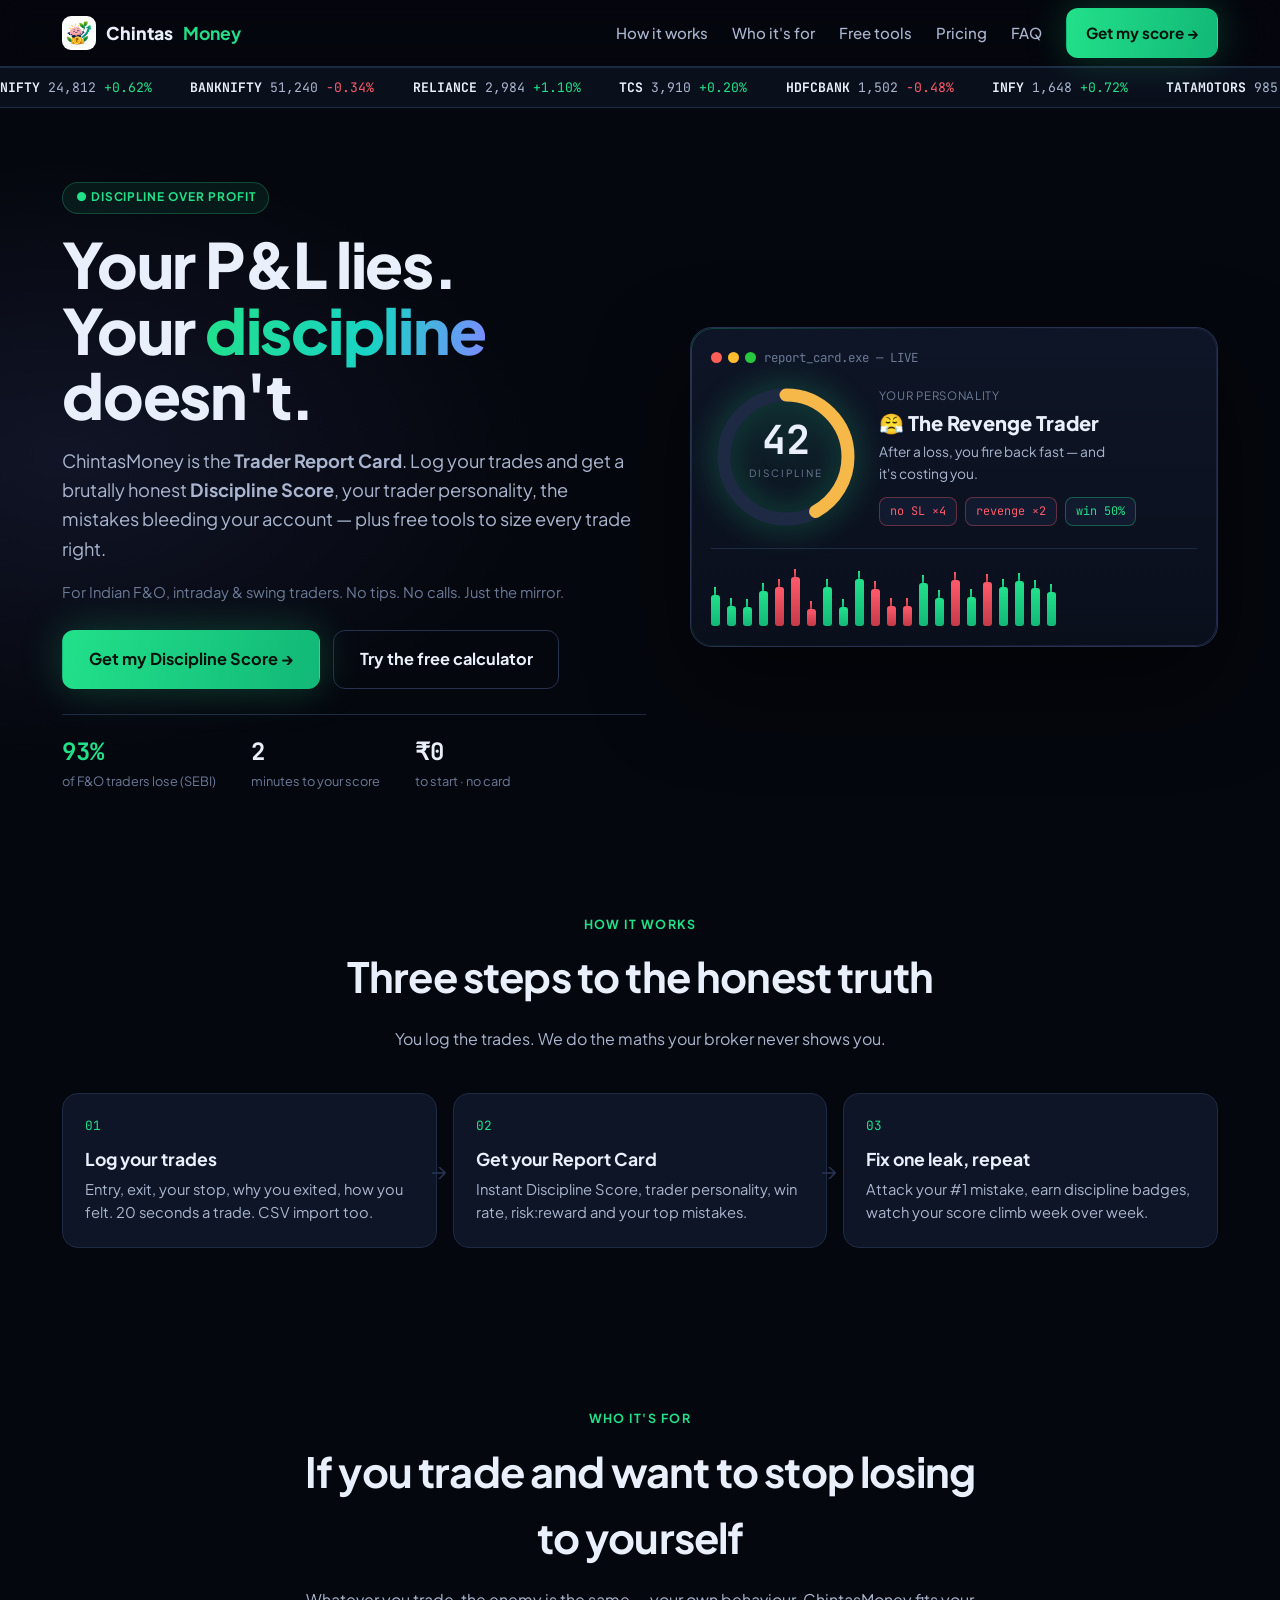
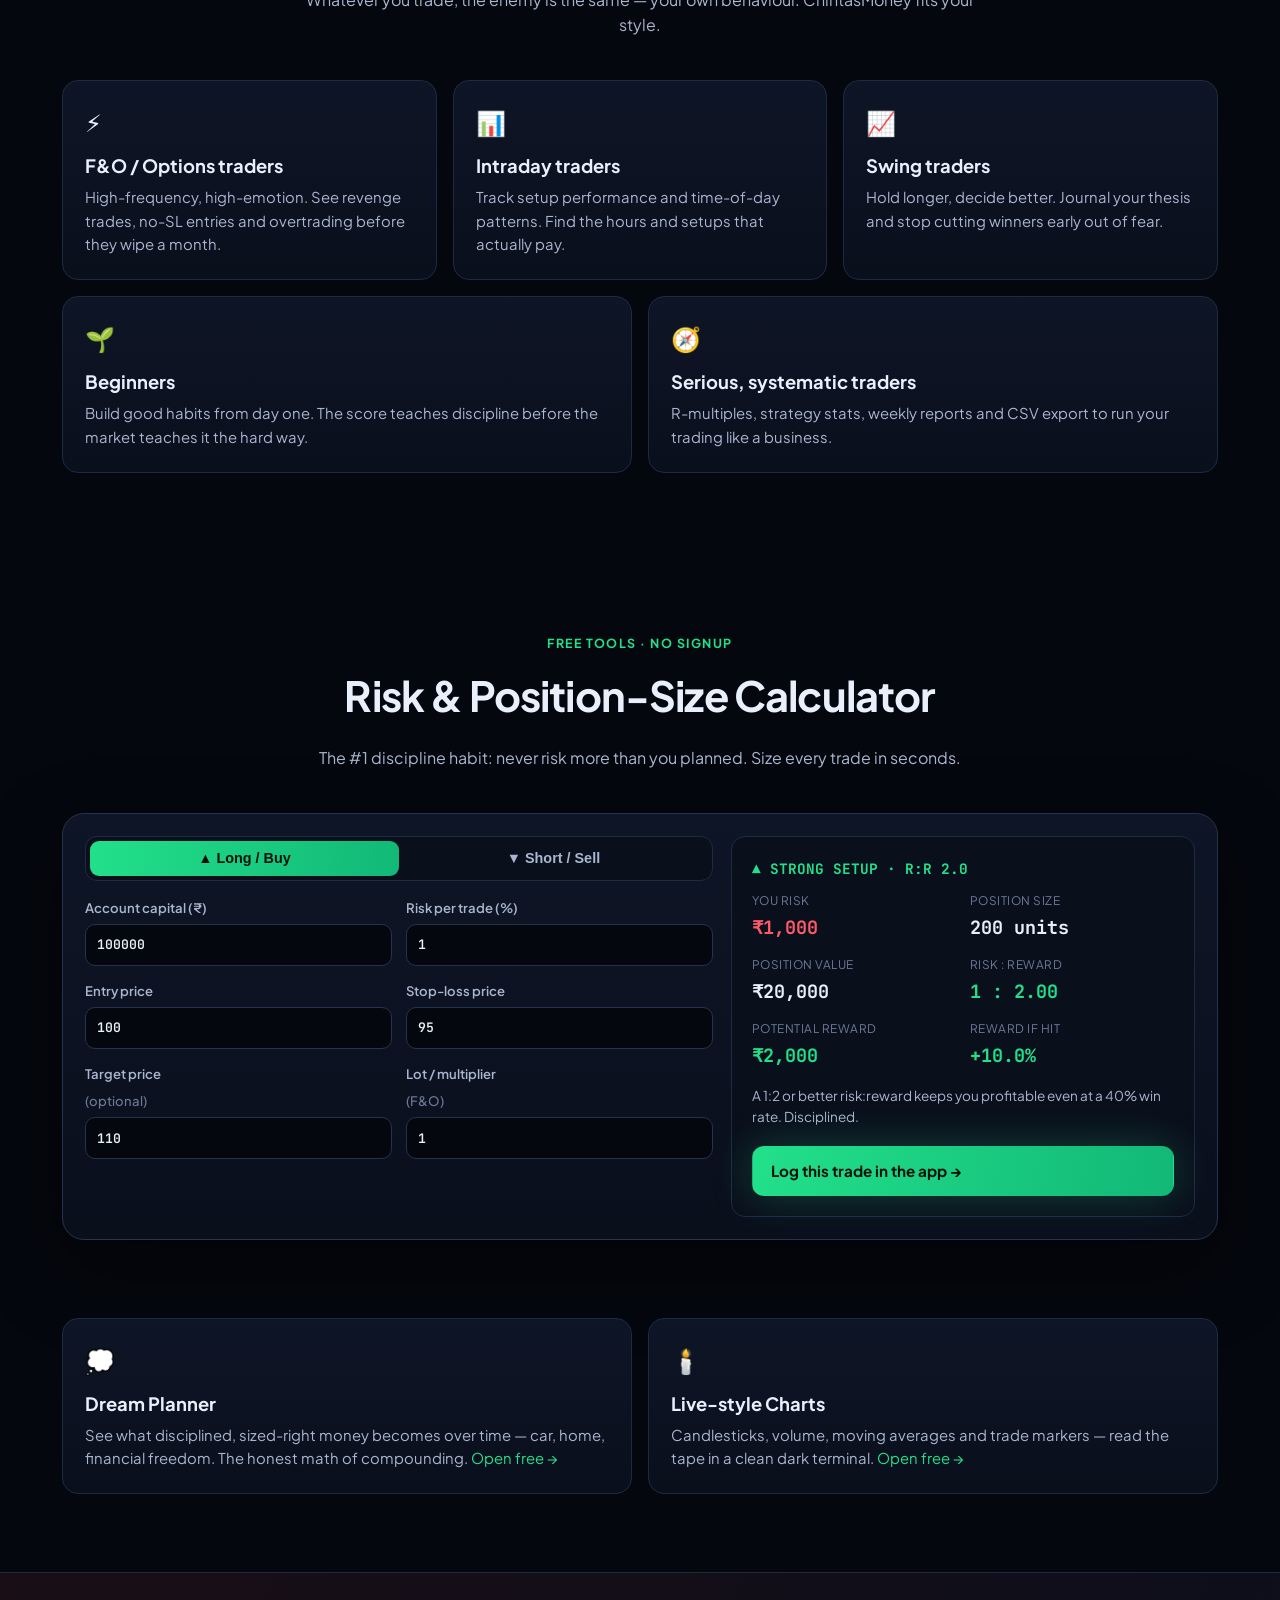
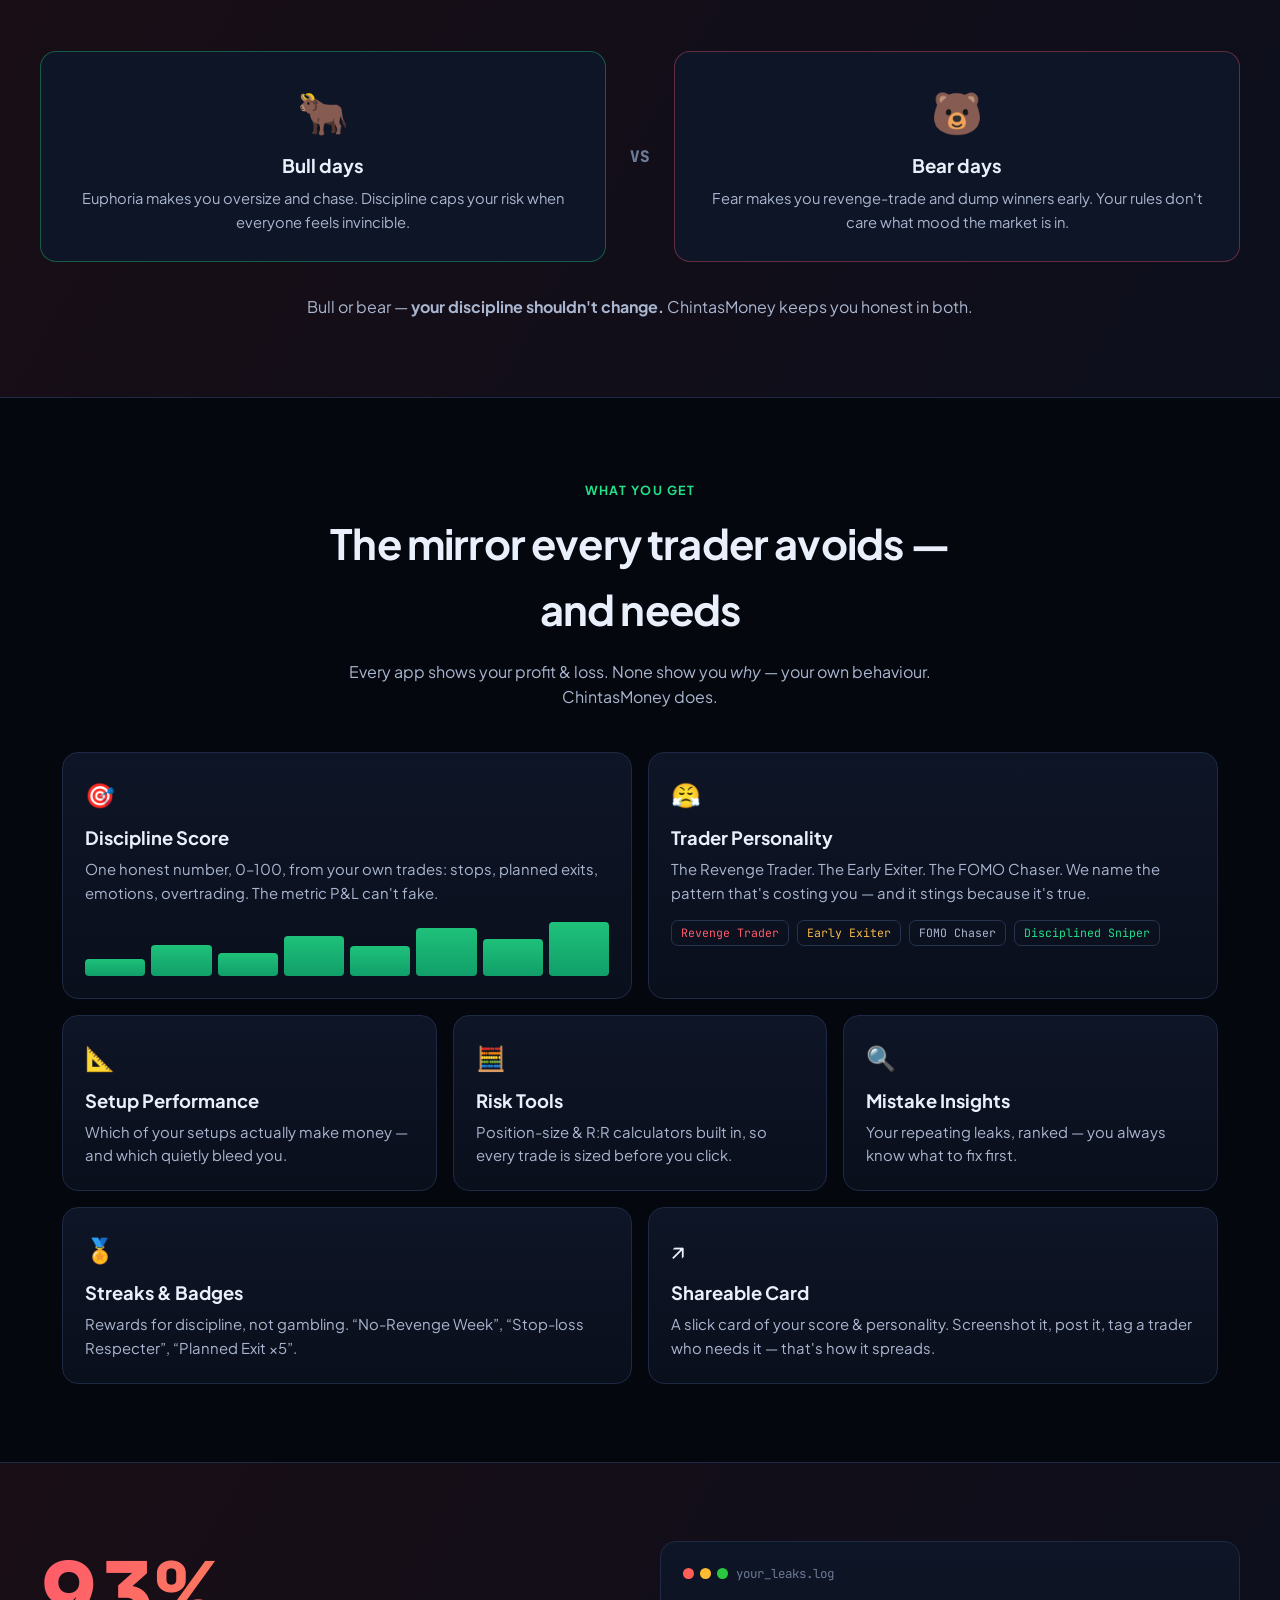
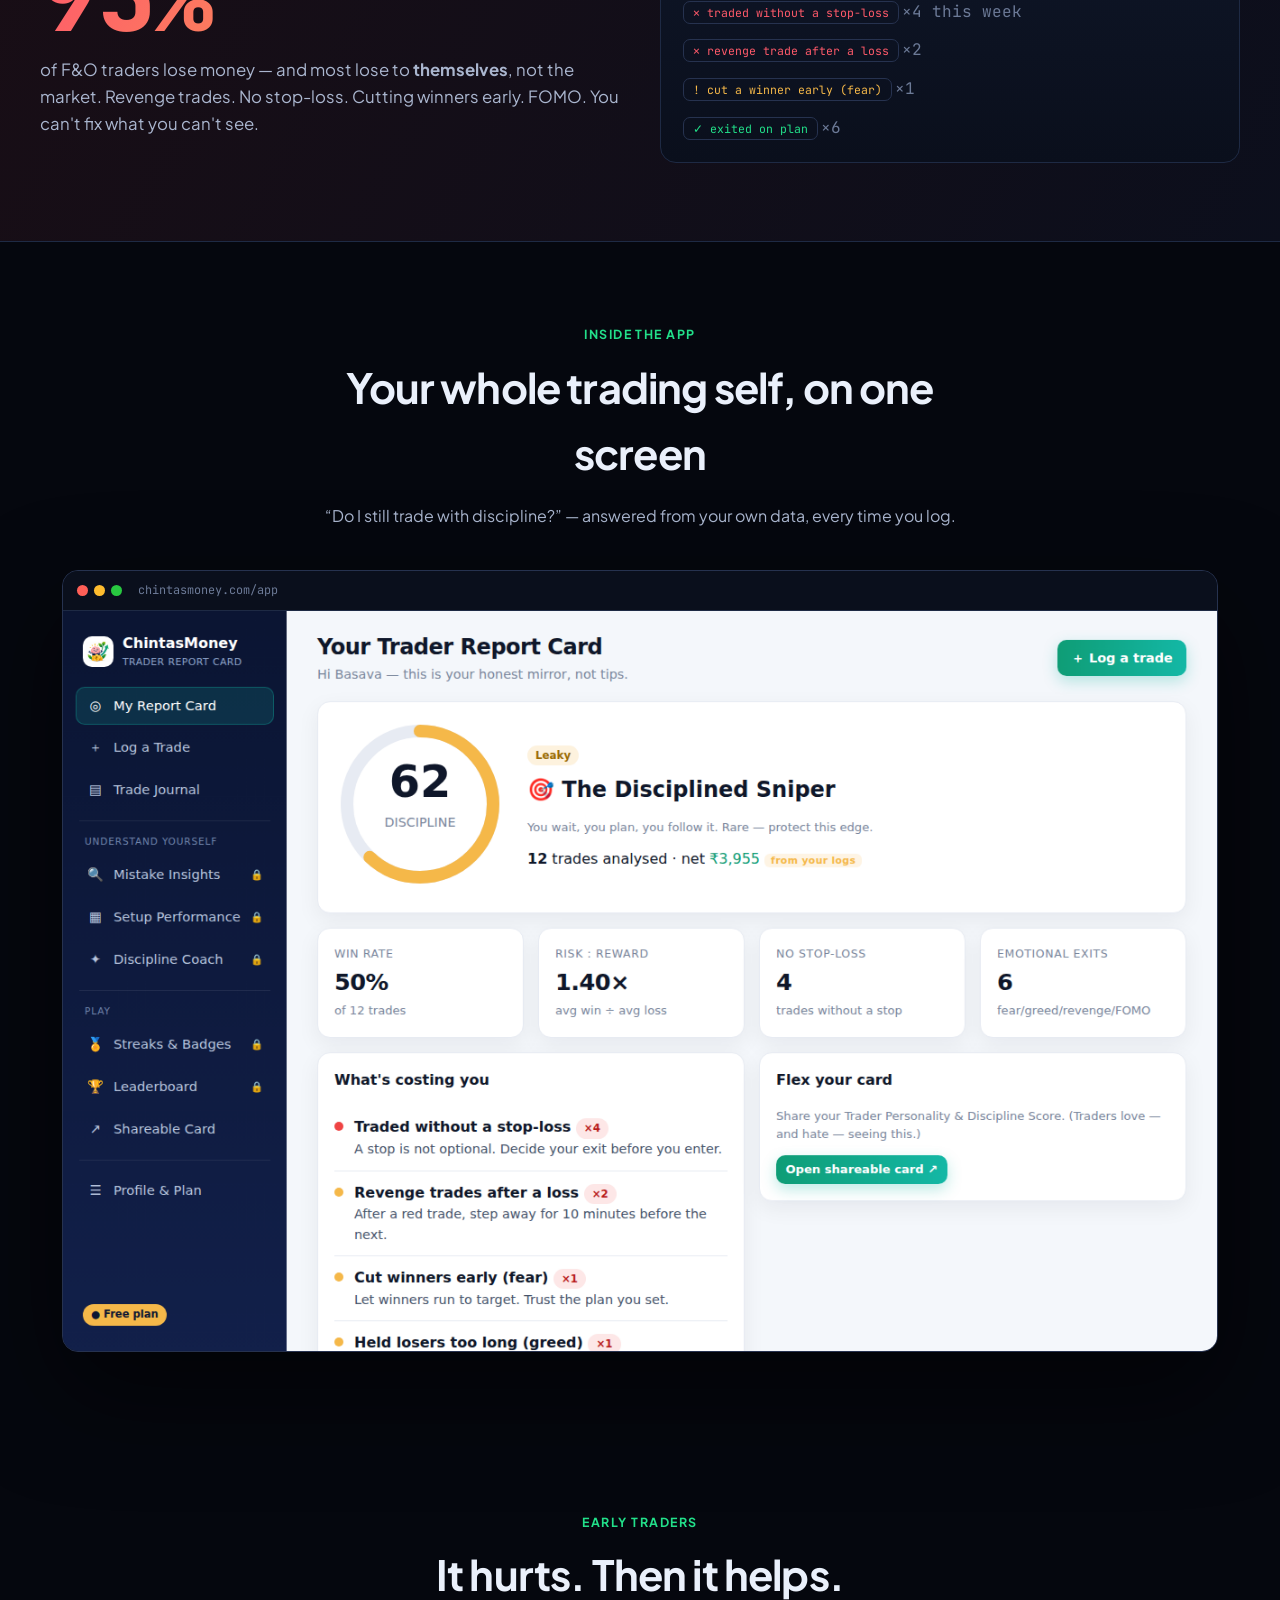
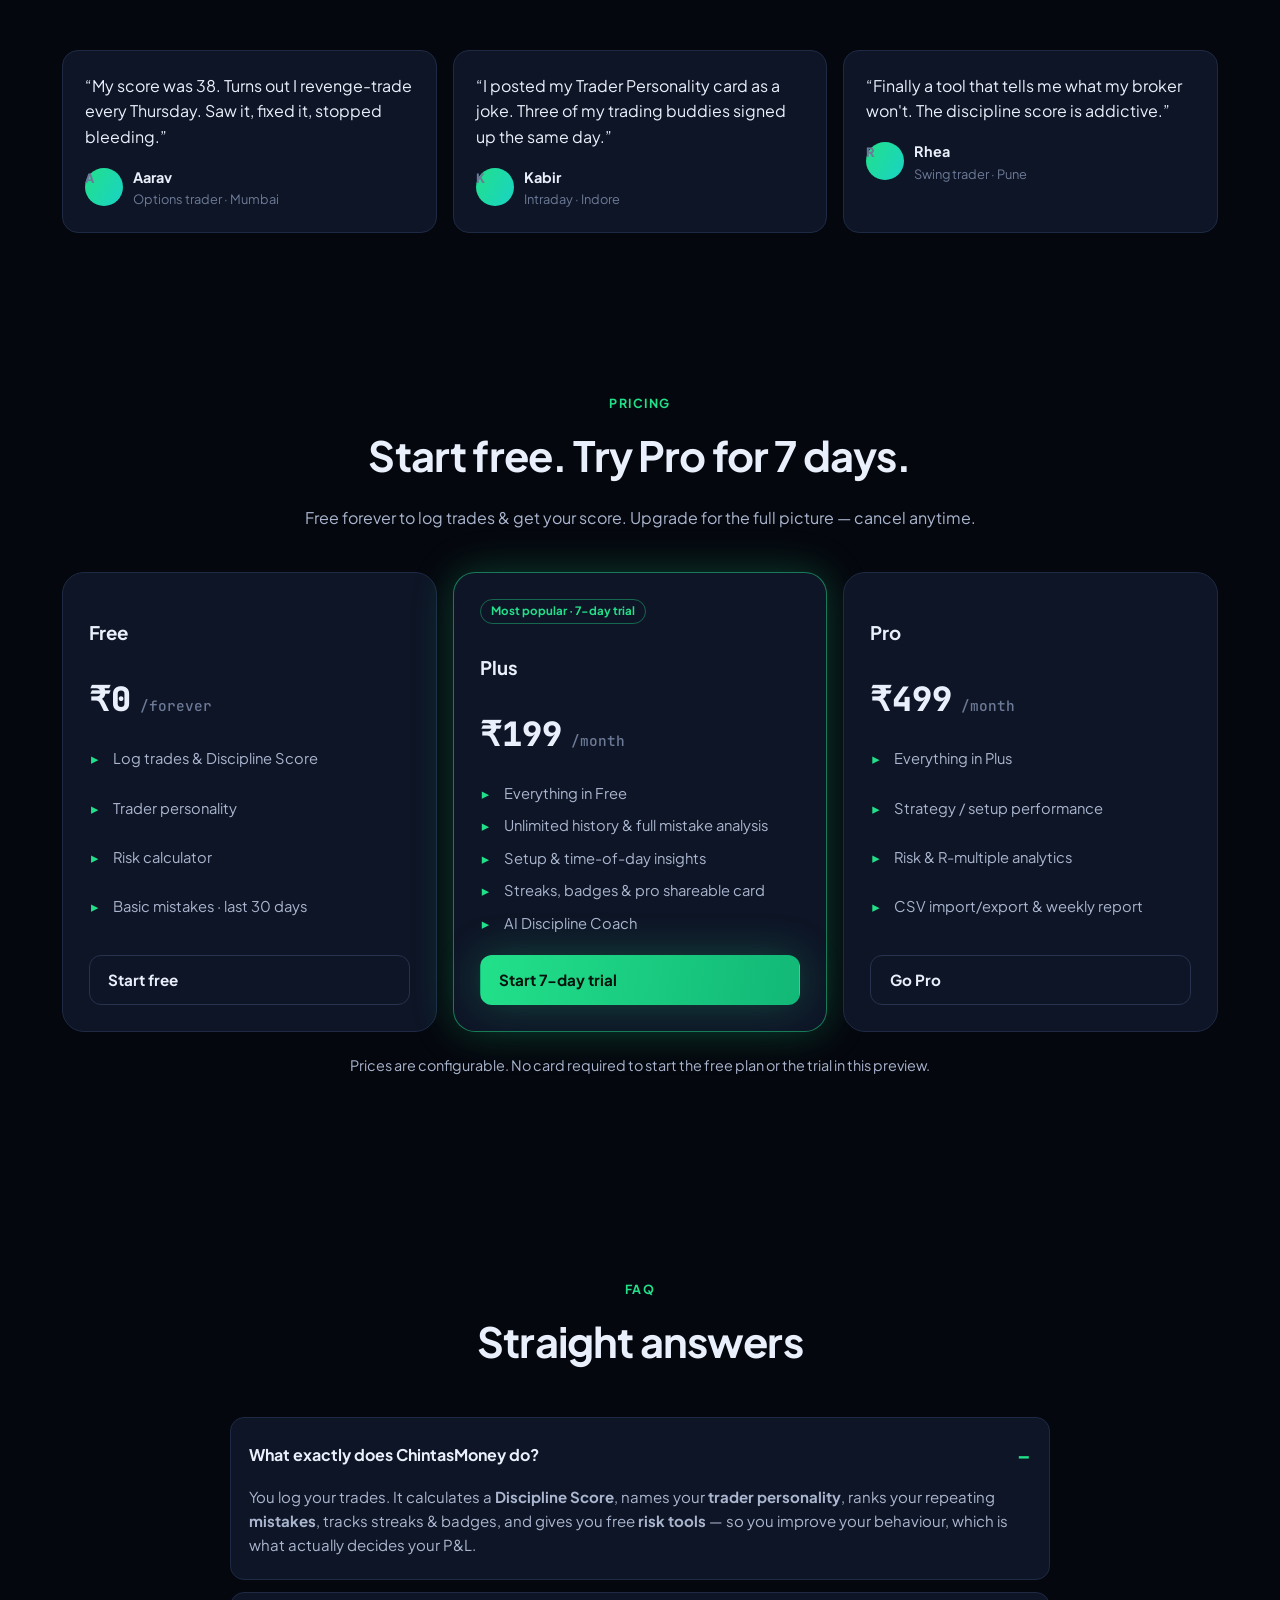
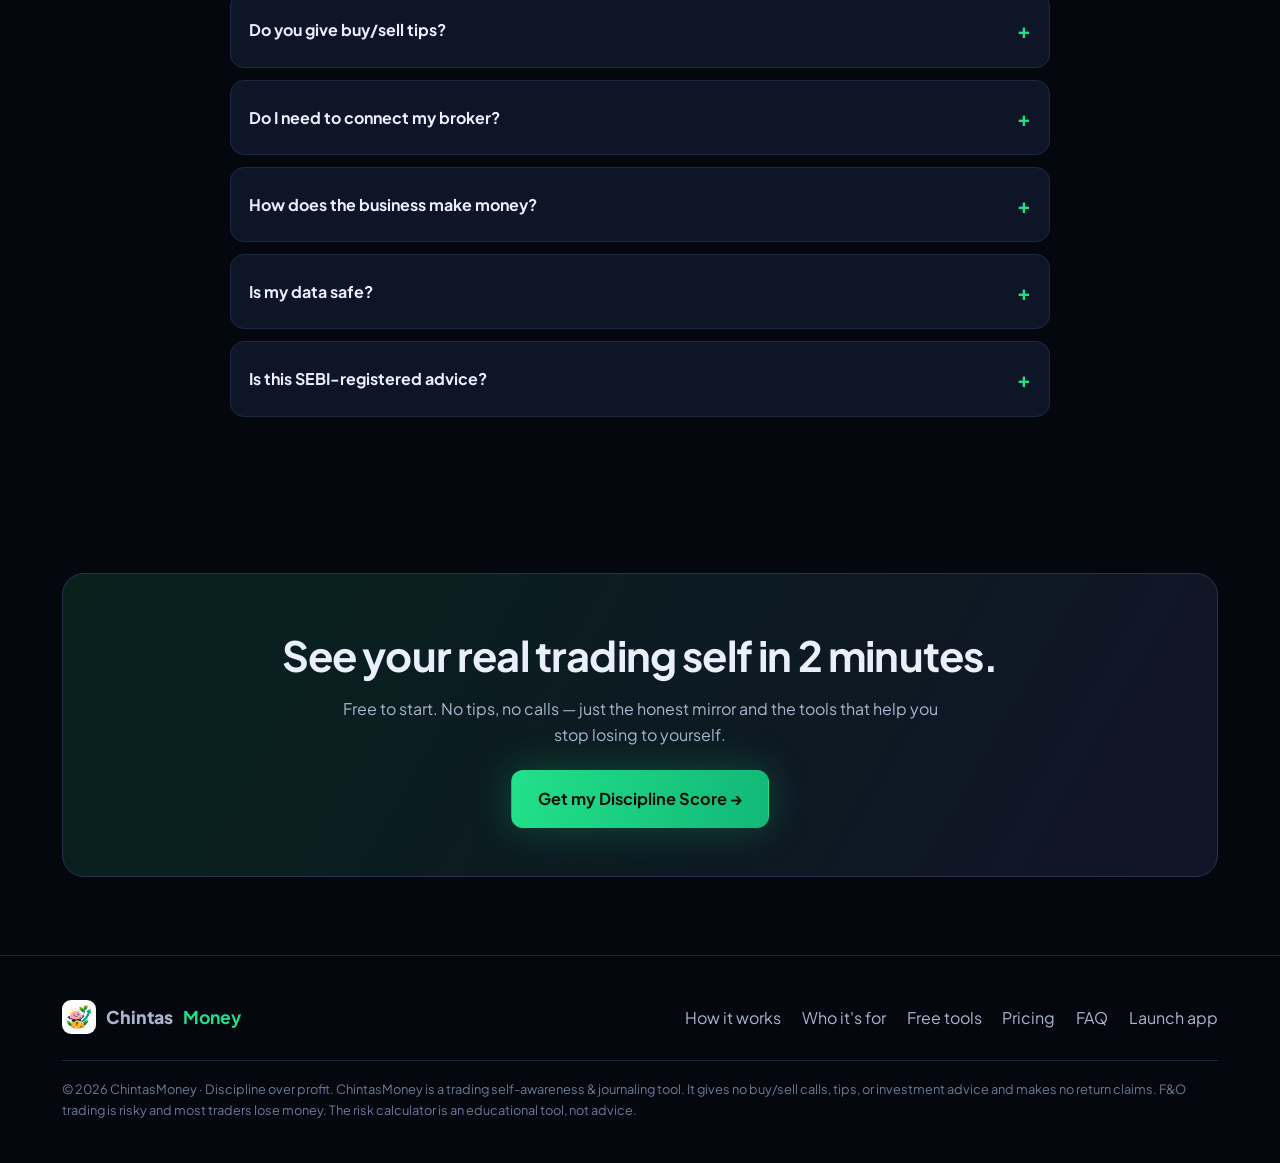
==== commit 3afd0c9f: "Add Dream Planner (wealth projection) + more free-tools on landing - Dream Planner app view: aspirat" ====
--- a/index.html
+++ b/index.html
@@ -139,6 +139,16 @@
     </div>
   </section>
 
+  <!-- More free tools -->
+  <section class="section" style="padding-top:0">
+    <div class="container">
+      <div class="bento">
+        <a href="app/index.html#/dreams" class="card col-3 reveal" style="text-decoration:none"><div class="ic">💭</div><h3>Dream Planner</h3><p>See what disciplined, sized-right money becomes over time — car, home, financial freedom. The honest math of compounding. <span class="up">Open free →</span></p></a>
+        <a href="app/index.html#/markets" class="card col-3 reveal" style="text-decoration:none"><div class="ic">🕯️</div><h3>Live-style Charts</h3><p>Candlesticks, volume, moving averages and trade markers — read the tape in a clean dark terminal. <span class="up">Open free →</span></p></a>
+      </div>
+    </div>
+  </section>
+
   <!-- Bull & Bear band -->
   <section class="band">
     <div class="container section bullbear reveal">
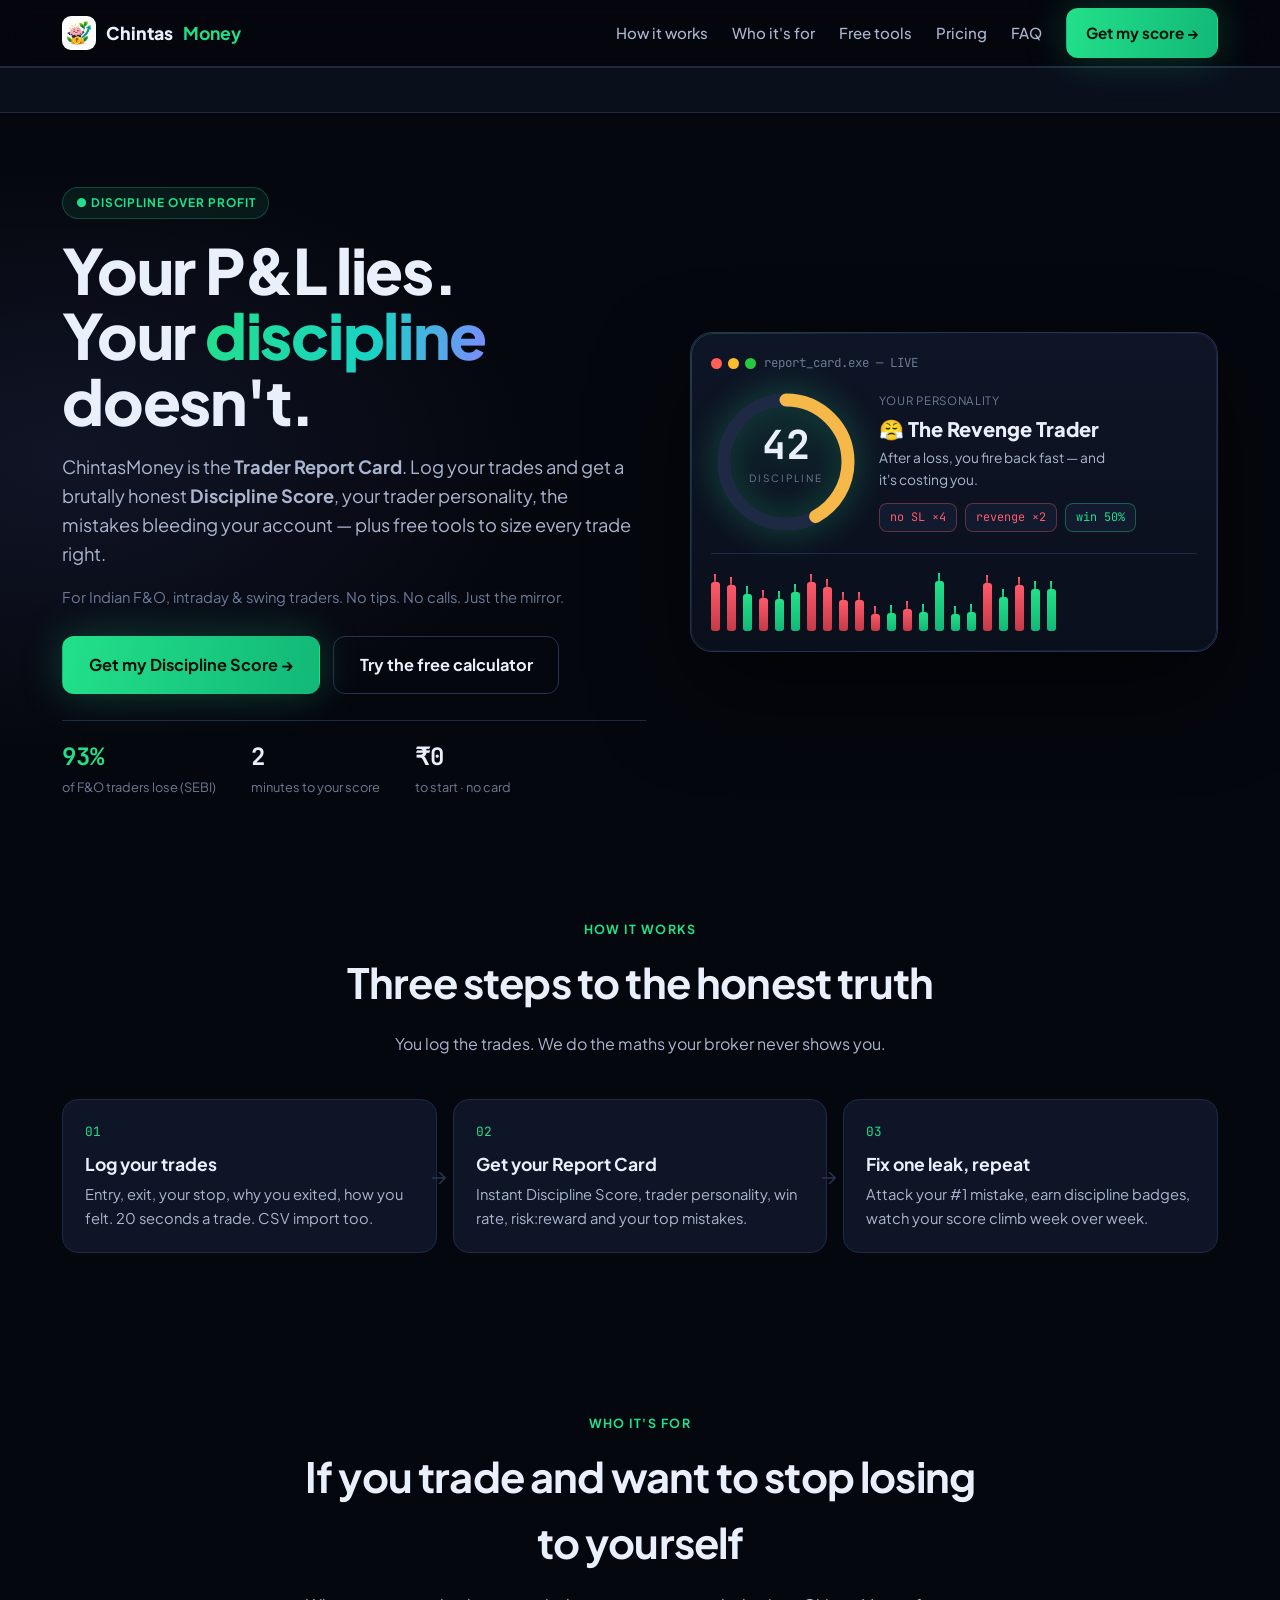
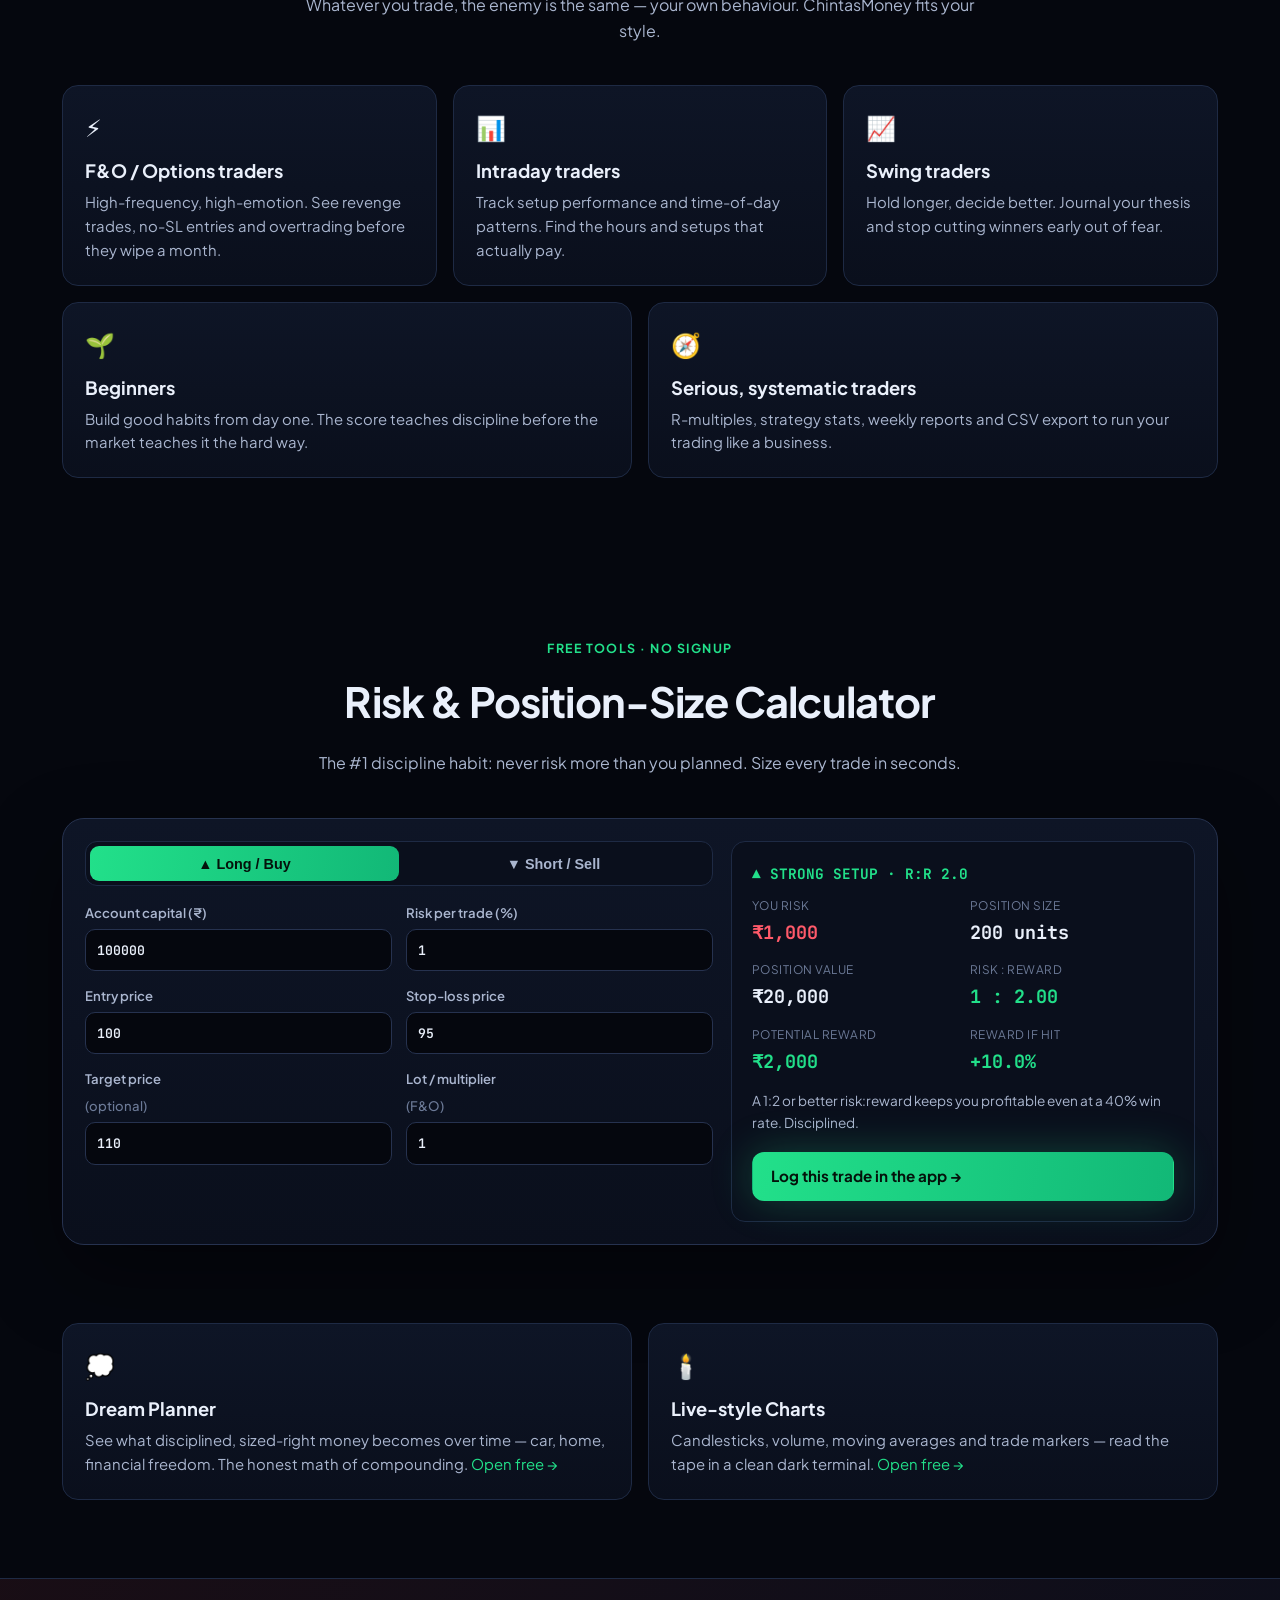
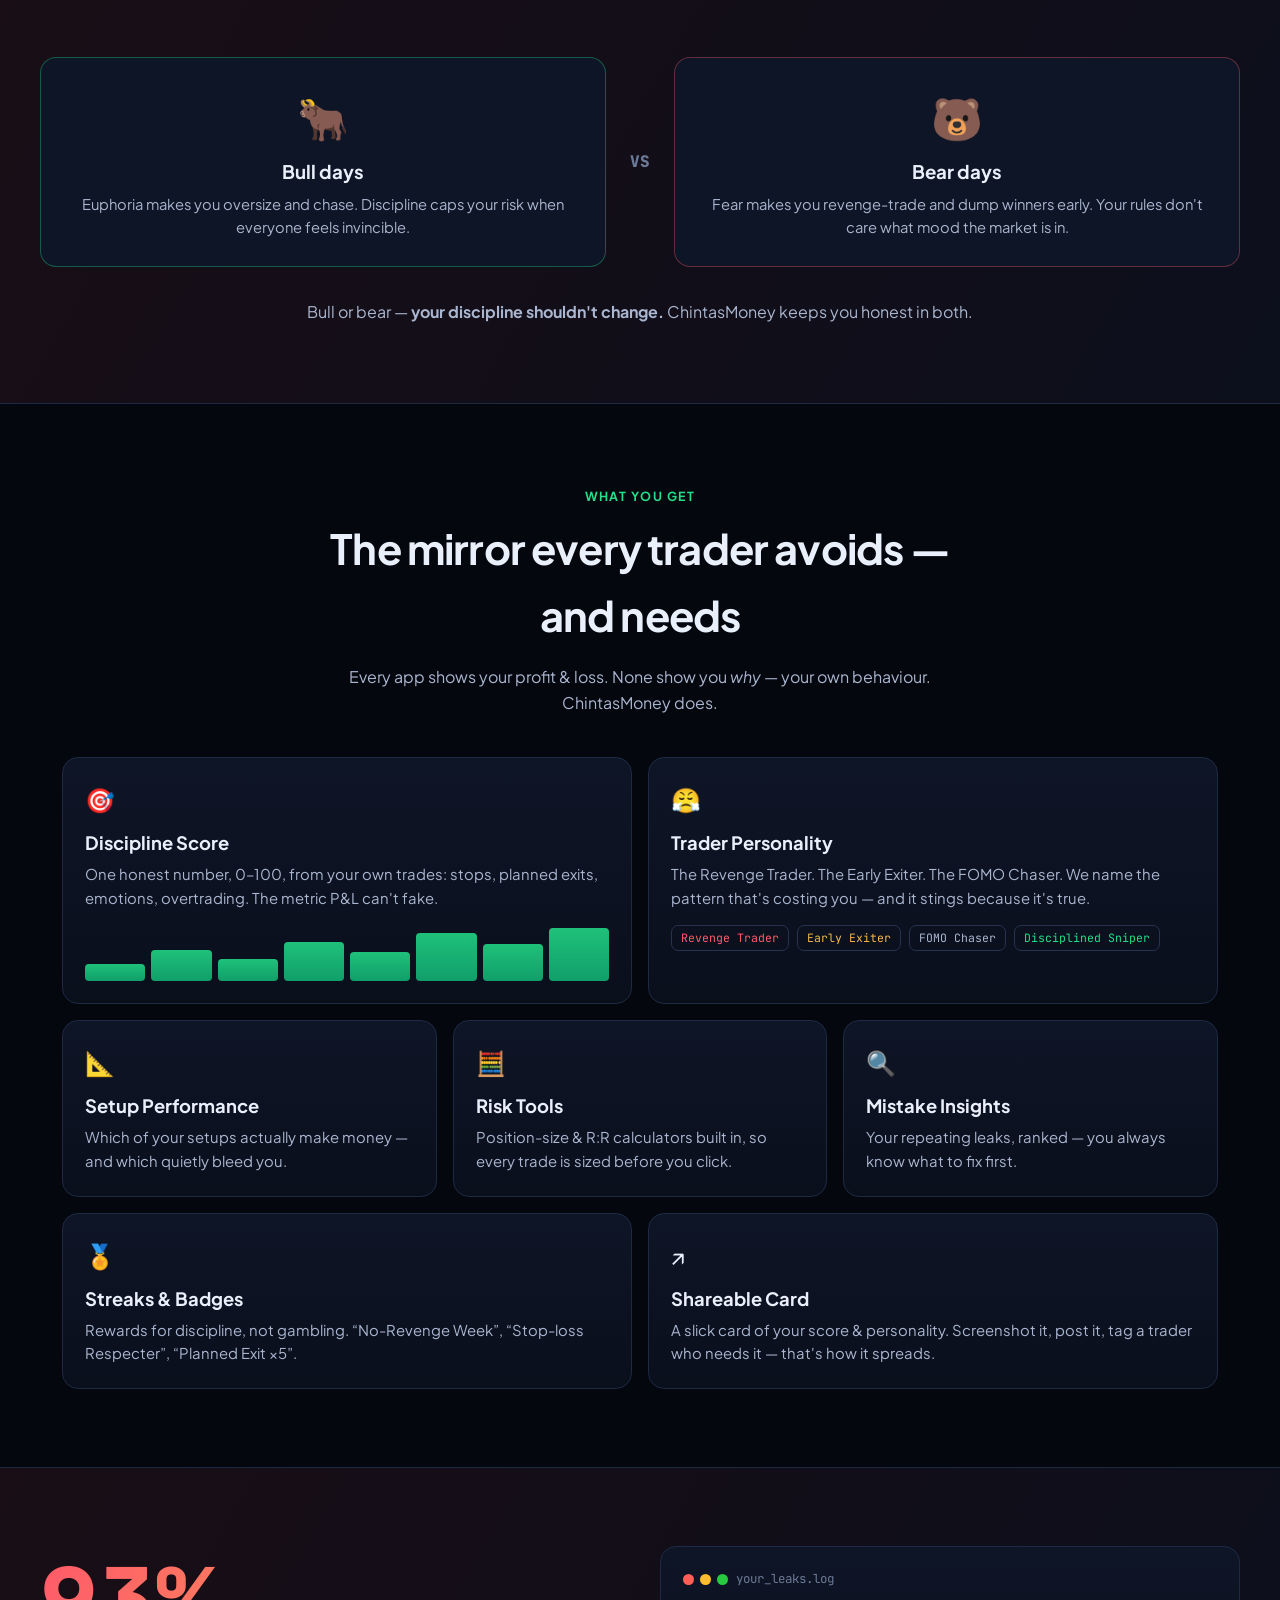
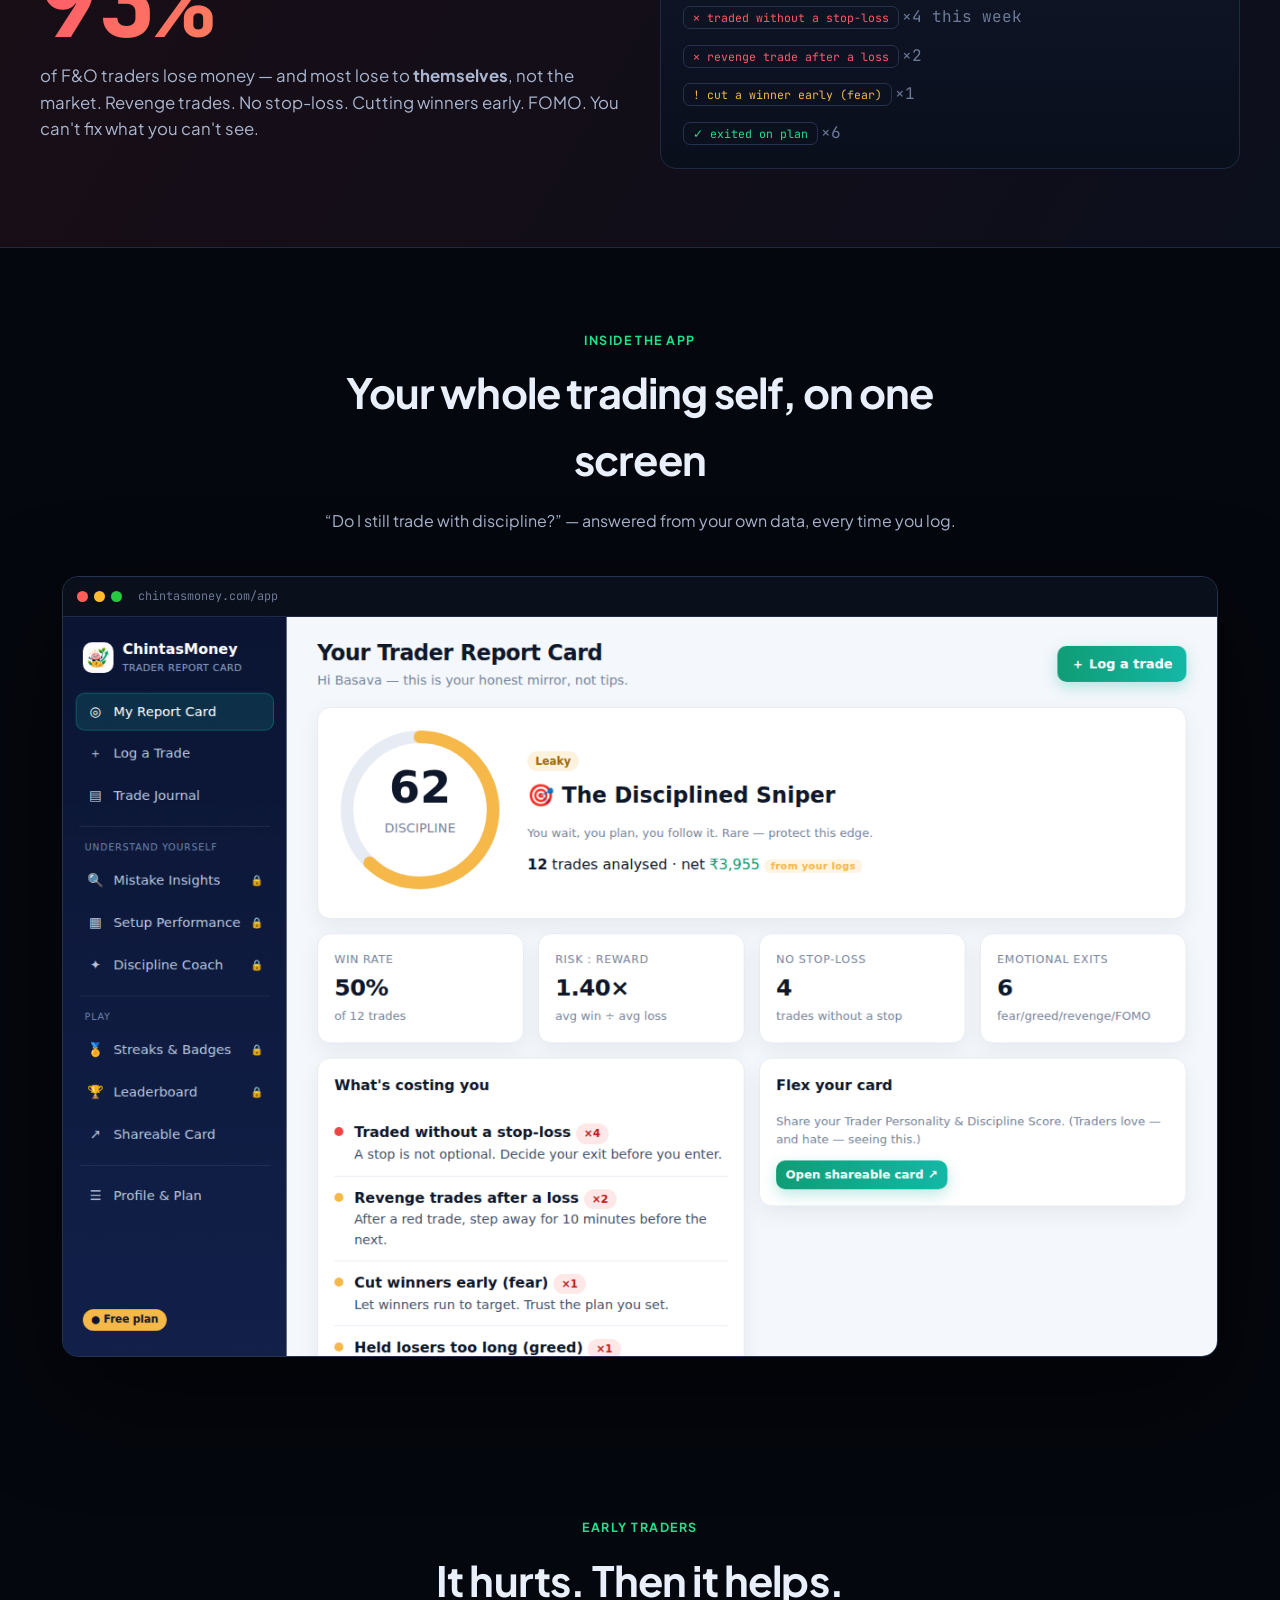
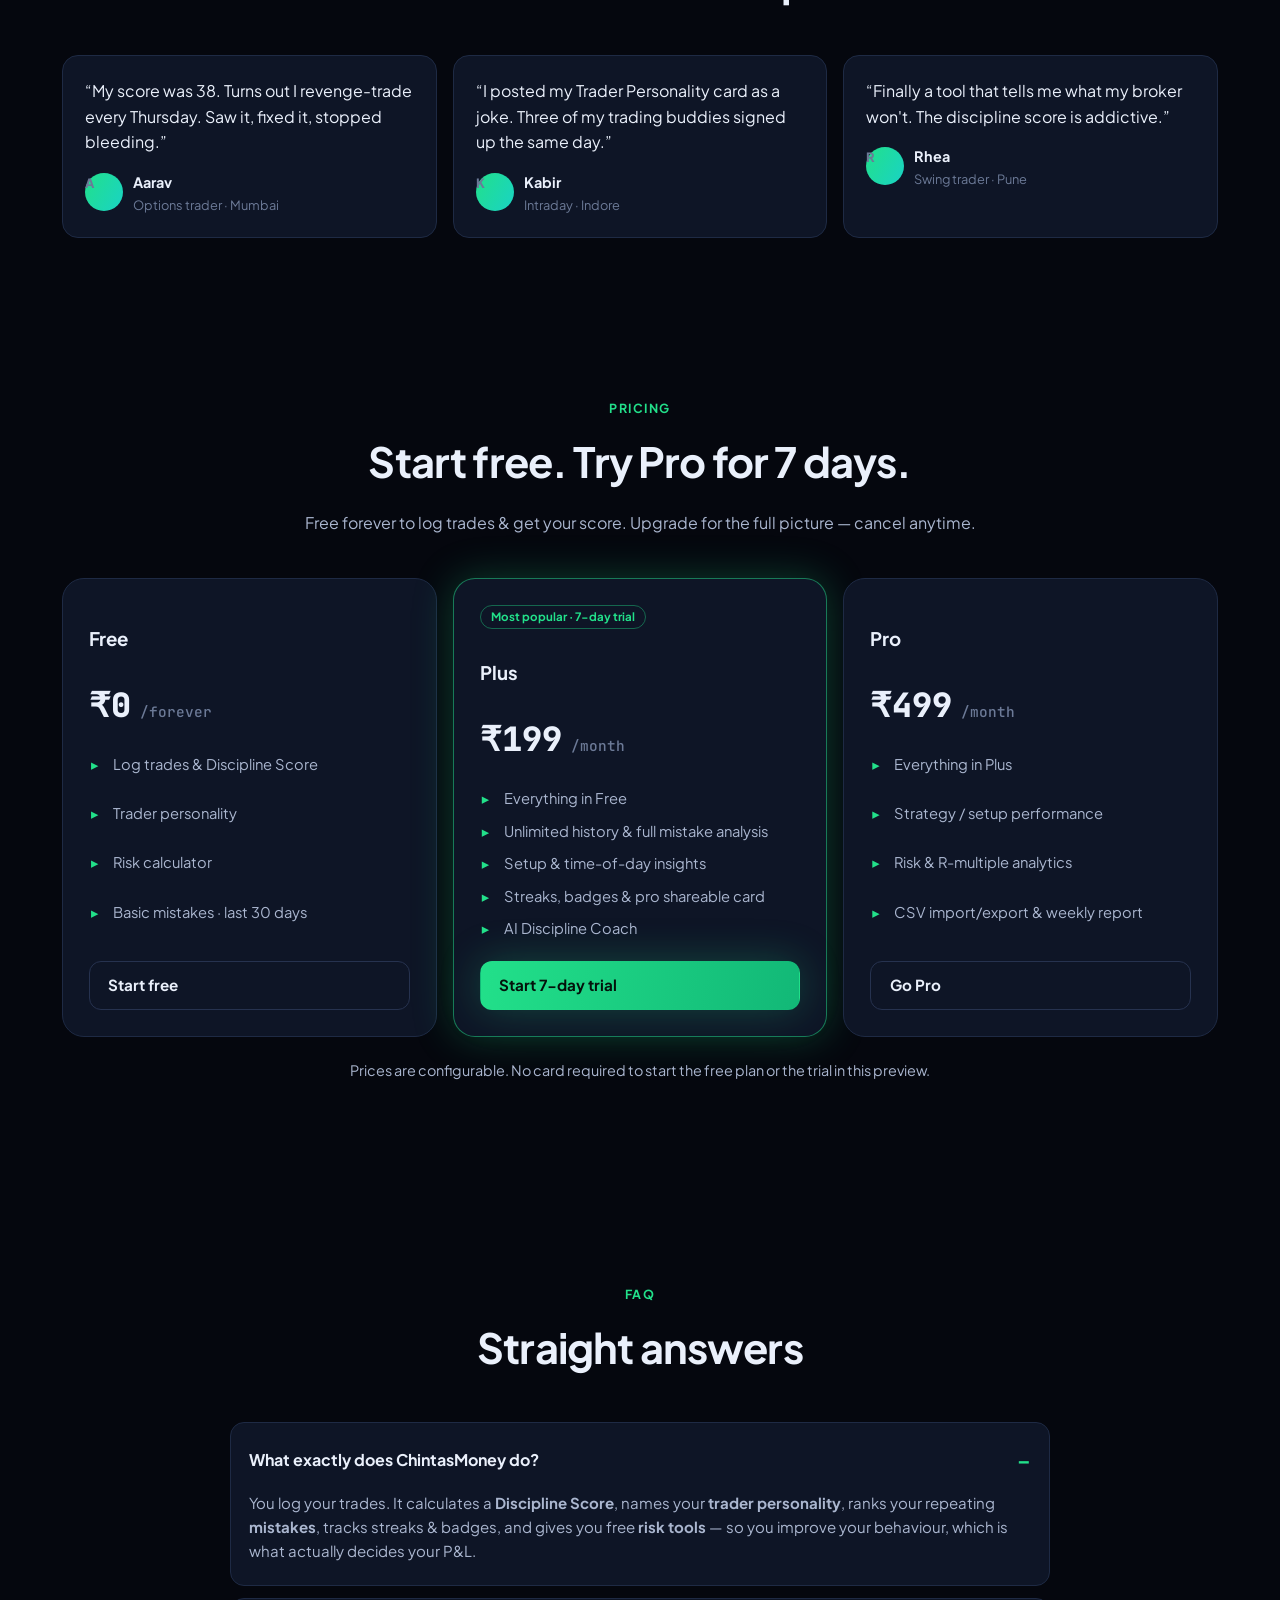
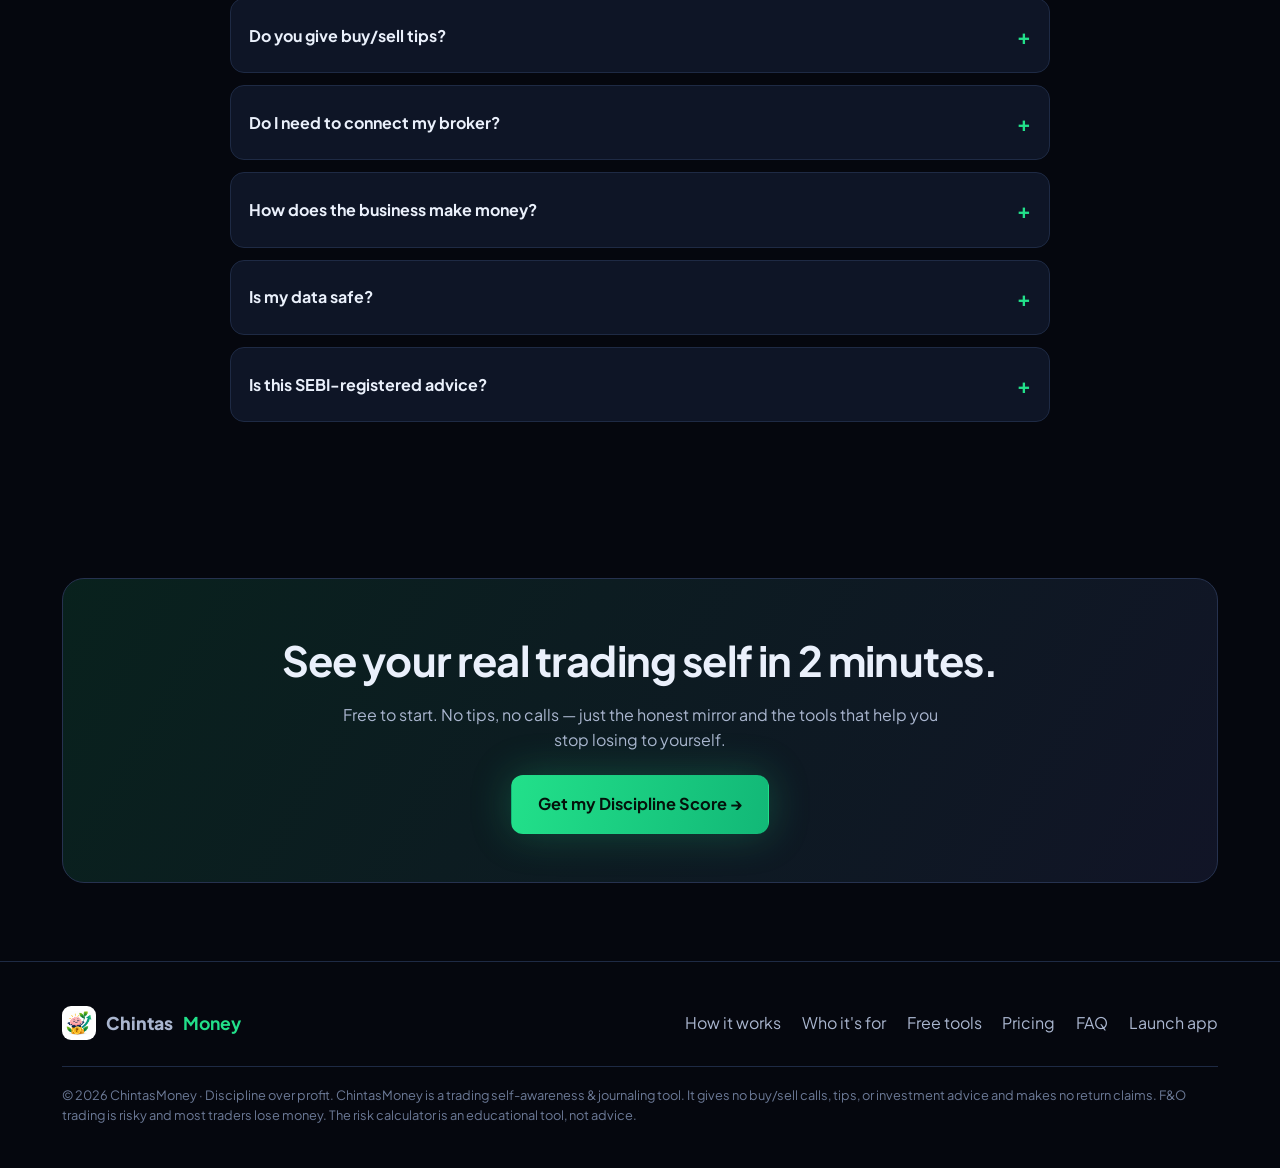
==== commit a1319853: "Connect real TradingView data: live ticker + live charts (authentic numbers) - Landing: TradingView " ====
--- a/index.html
+++ b/index.html
@@ -32,8 +32,15 @@
     </div>
   </header>
 
-  <!-- Ticker -->
-  <div class="ticker"><div class="track" id="ticker"></div></div>
+  <!-- Live ticker (TradingView) -->
+  <div class="tv-ticker">
+    <div class="tradingview-widget-container">
+      <div class="tradingview-widget-container__widget"></div>
+      <script async src="https://s3.tradingview.com/external-embedding/embed-widget-ticker-tape.js">
+      {"symbols":[{"proName":"NSE:NIFTY","title":"NIFTY 50"},{"proName":"NSE:BANKNIFTY","title":"BANK NIFTY"},{"proName":"NSE:RELIANCE","title":"RELIANCE"},{"proName":"NSE:TCS","title":"TCS"},{"proName":"NSE:HDFCBANK","title":"HDFC BANK"},{"proName":"NSE:INFY","title":"INFY"},{"proName":"NSE:TATAMOTORS","title":"TATA MOTORS"}],"showSymbolLogo":true,"isTransparent":true,"displayMode":"adaptive","colorTheme":"dark","locale":"in"}
+      </script>
+    </div>
+  </div>
 
   <!-- Hero -->
   <section class="hero" id="top">
--- a/styles.css
+++ b/styles.css
@@ -63,6 +63,7 @@
 .nav-toggle span{width:24px;height:2px;background:var(--ink);border-radius:2px}
 
 /* Ticker */
+.tv-ticker{border-block:1px solid var(--line);background:var(--bg-2);min-height:46px}
 .ticker{border-block:1px solid var(--line);background:var(--bg-2);overflow:hidden;white-space:nowrap}
 .ticker .track{display:inline-flex;gap:2.4rem;padding:.55rem 0;animation:scroll 32s linear infinite}
 .ticker .t{font-family:var(--mono);font-size:.82rem;color:var(--ink-soft)}
